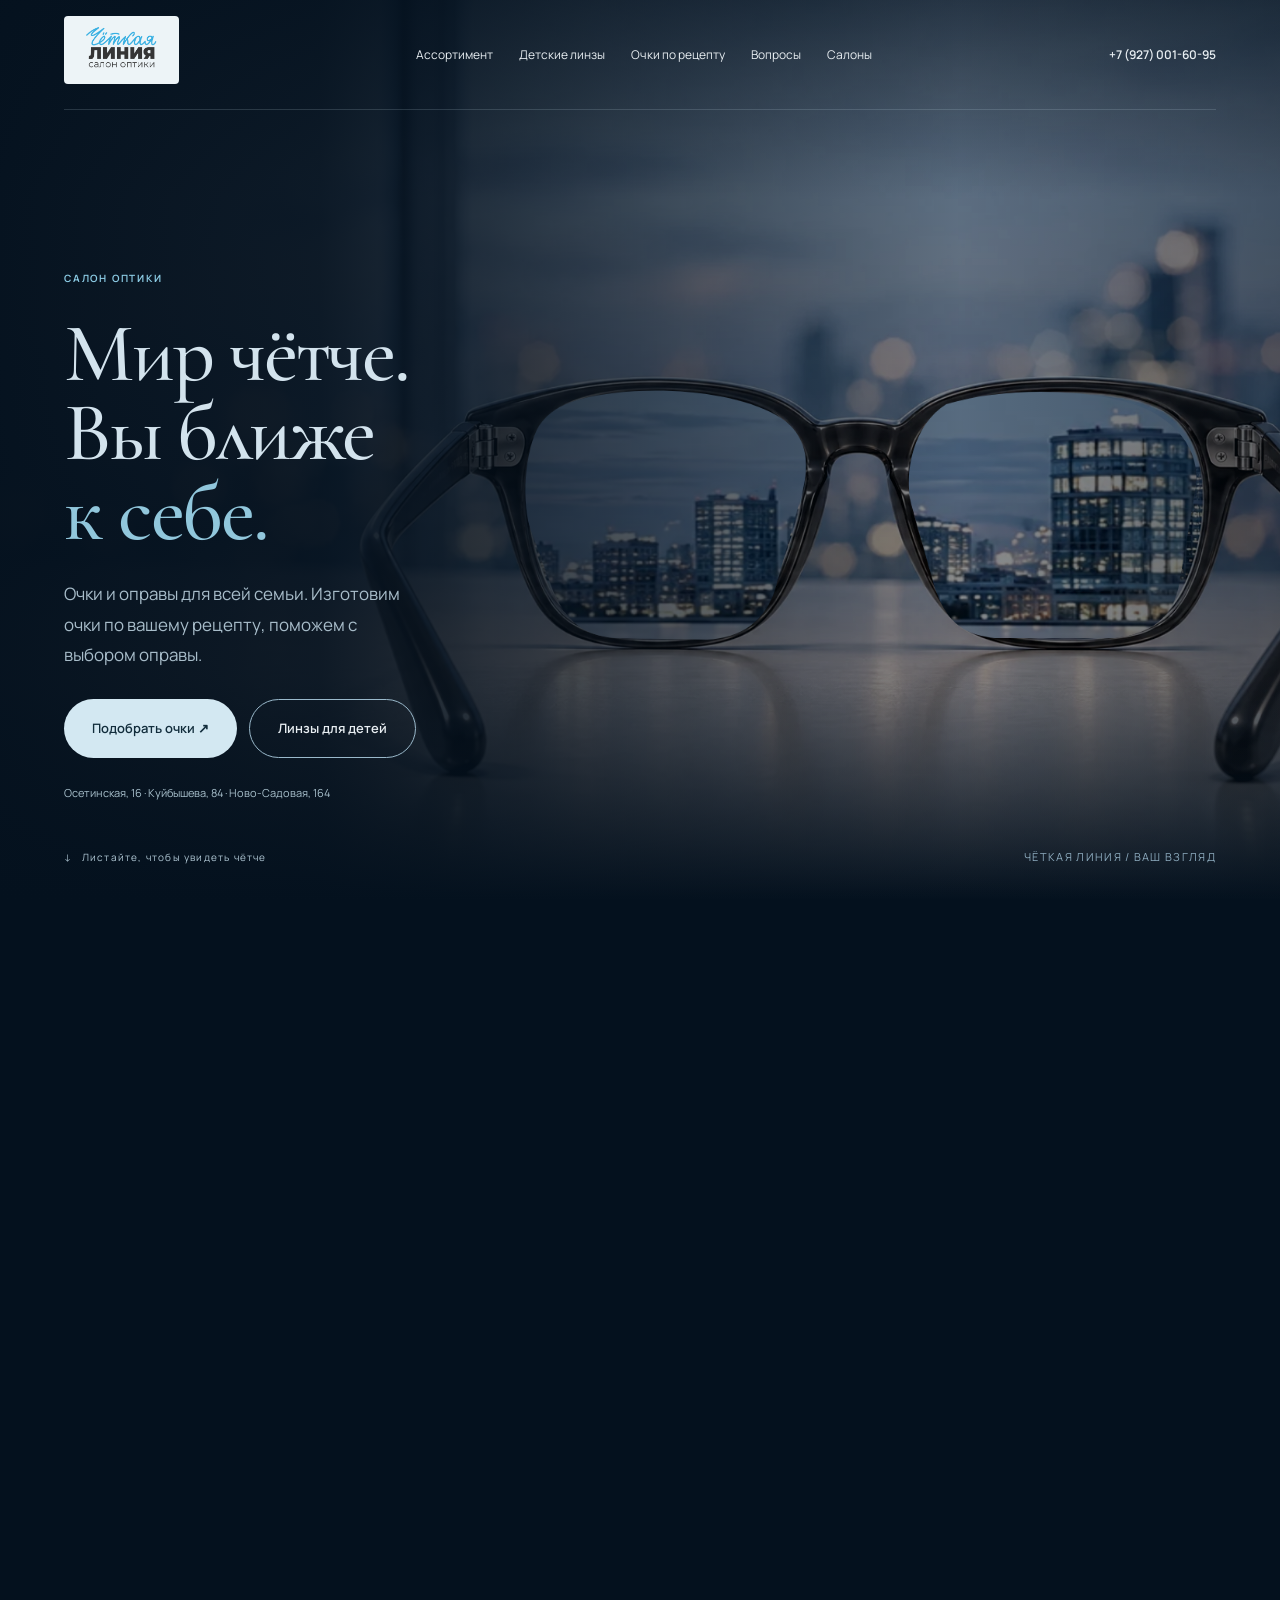
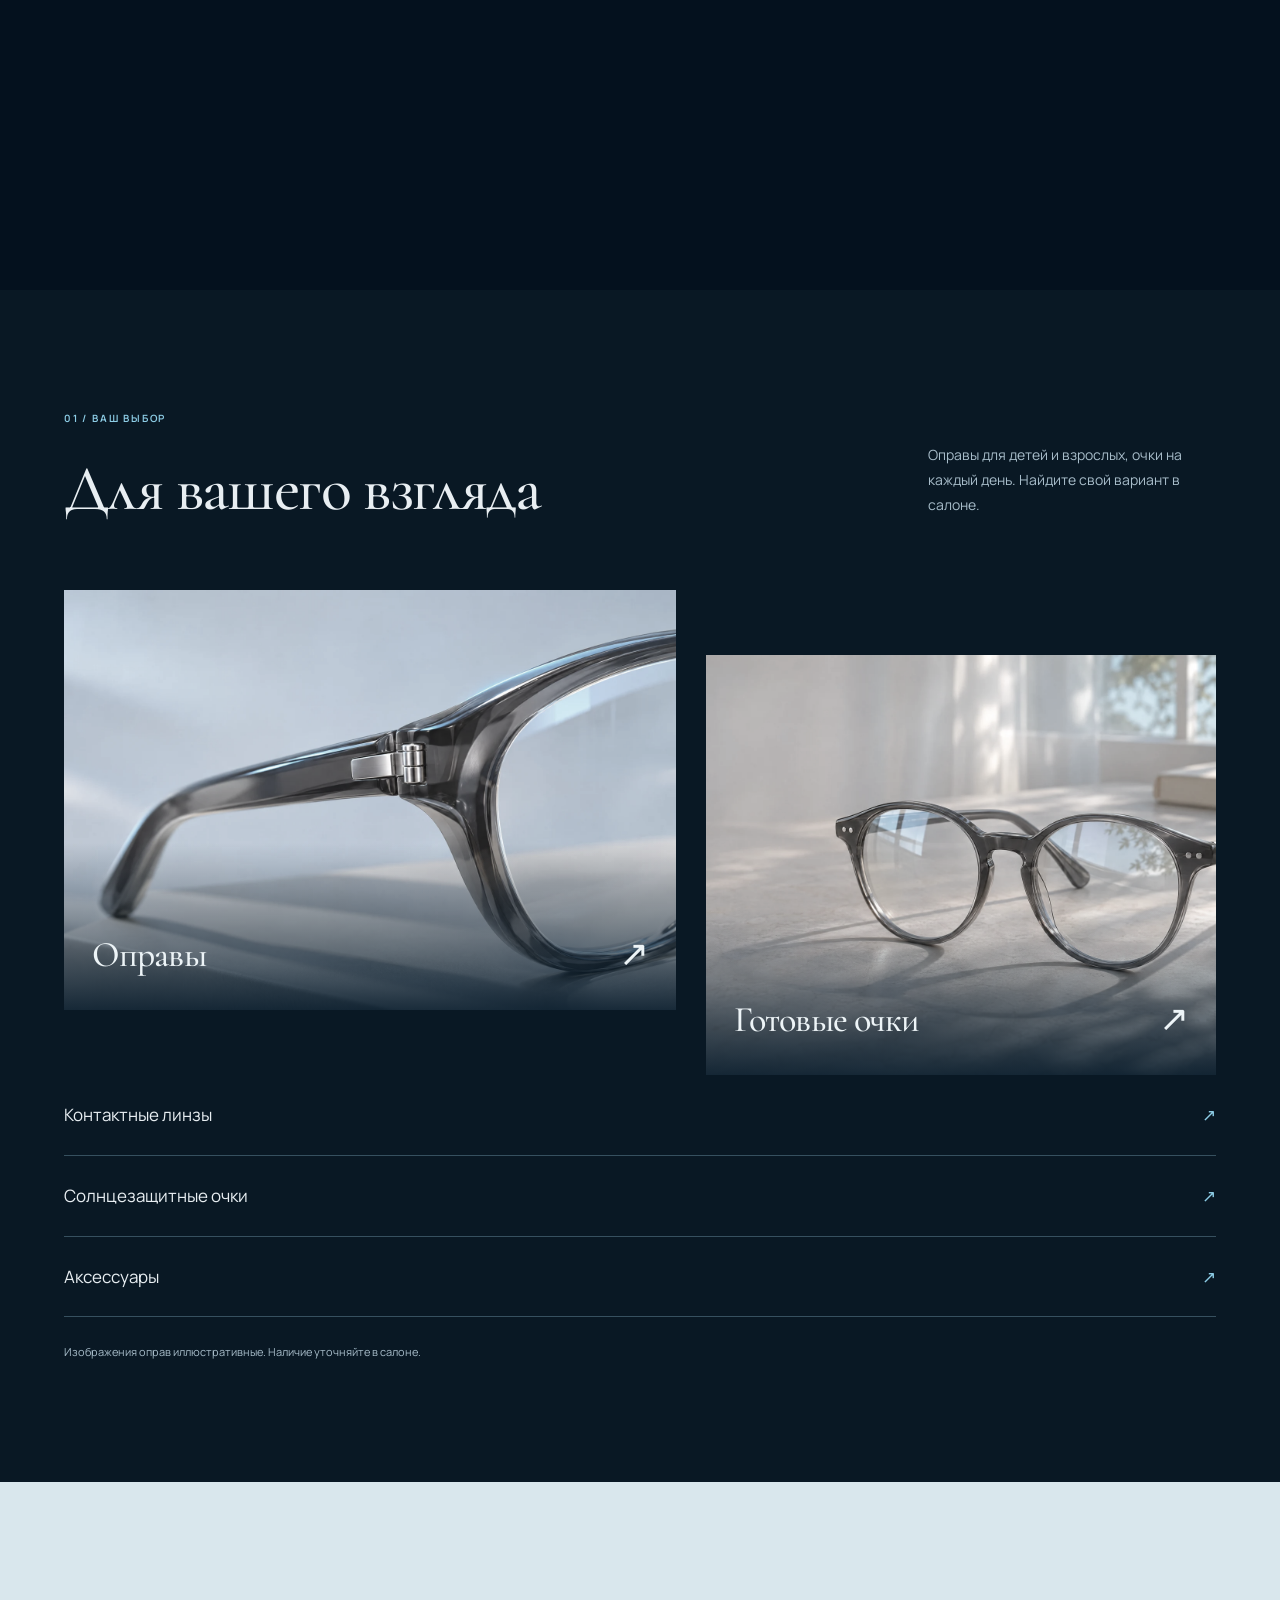
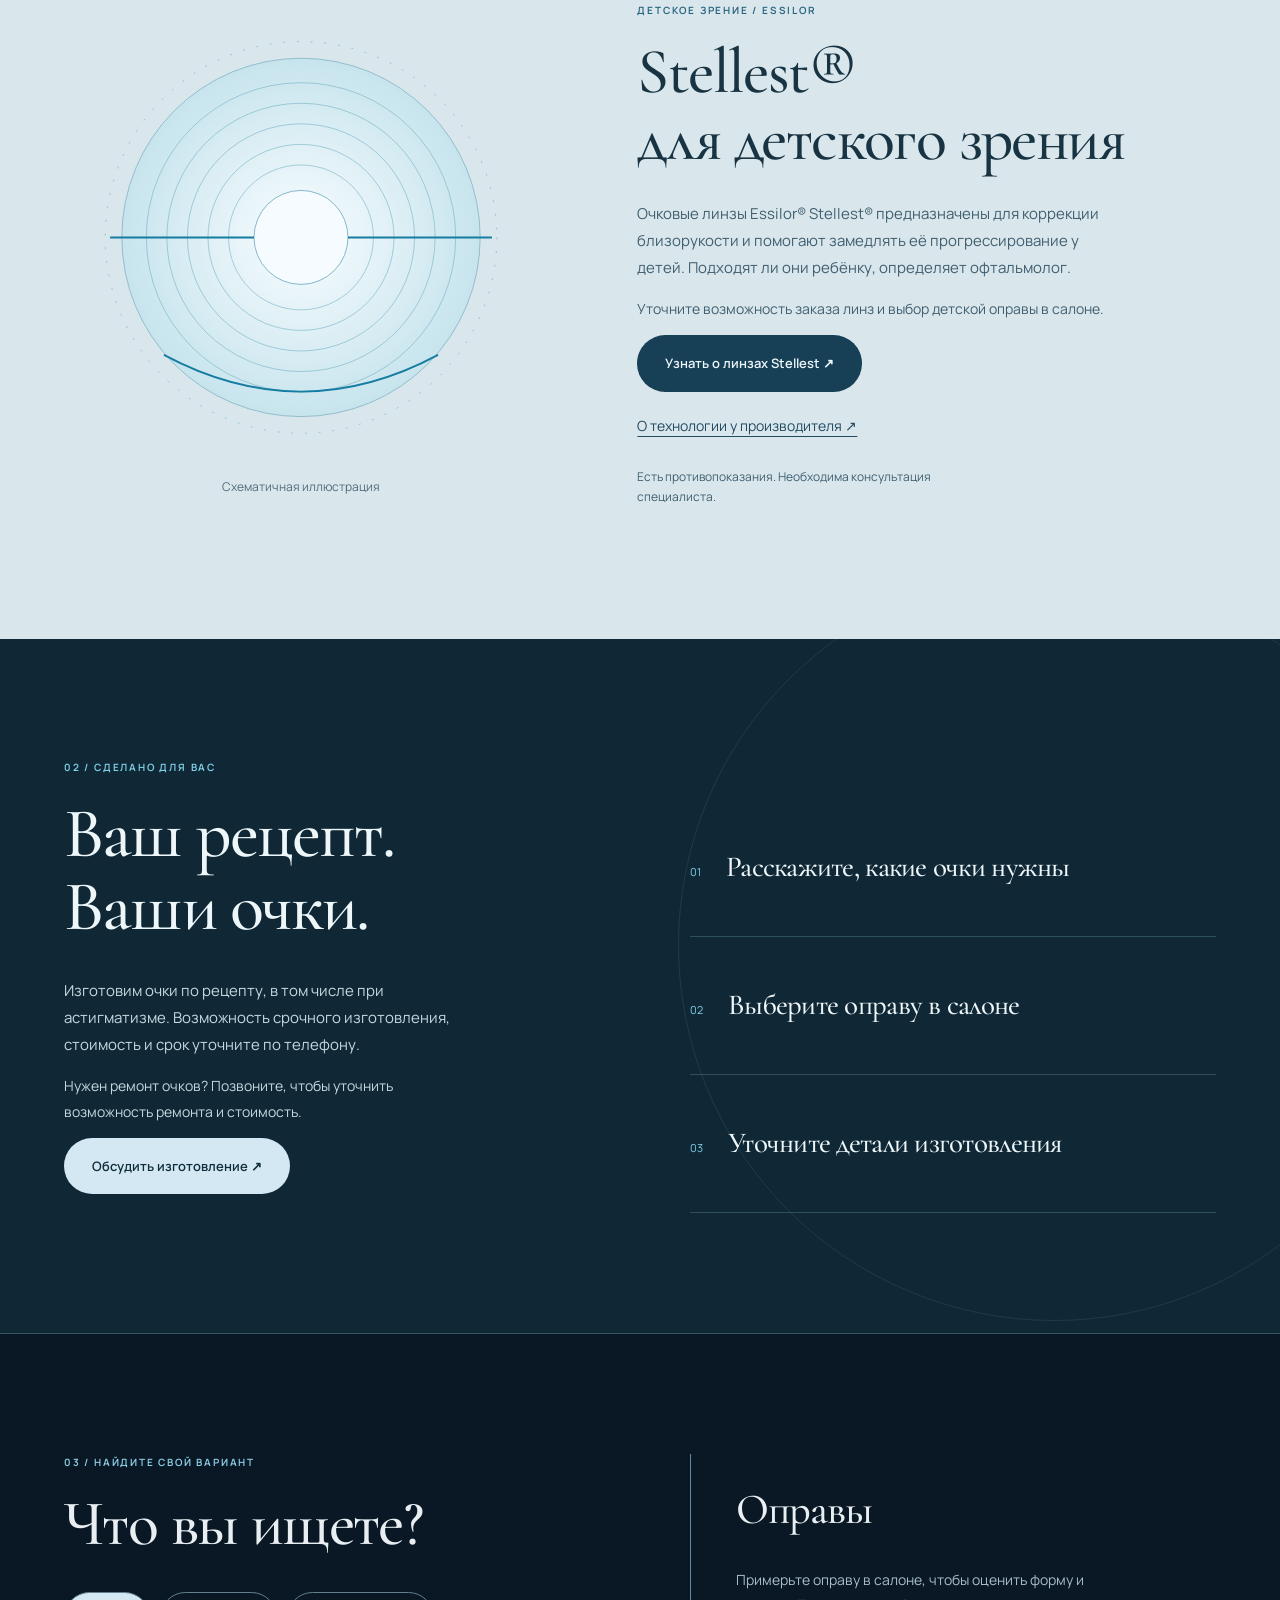
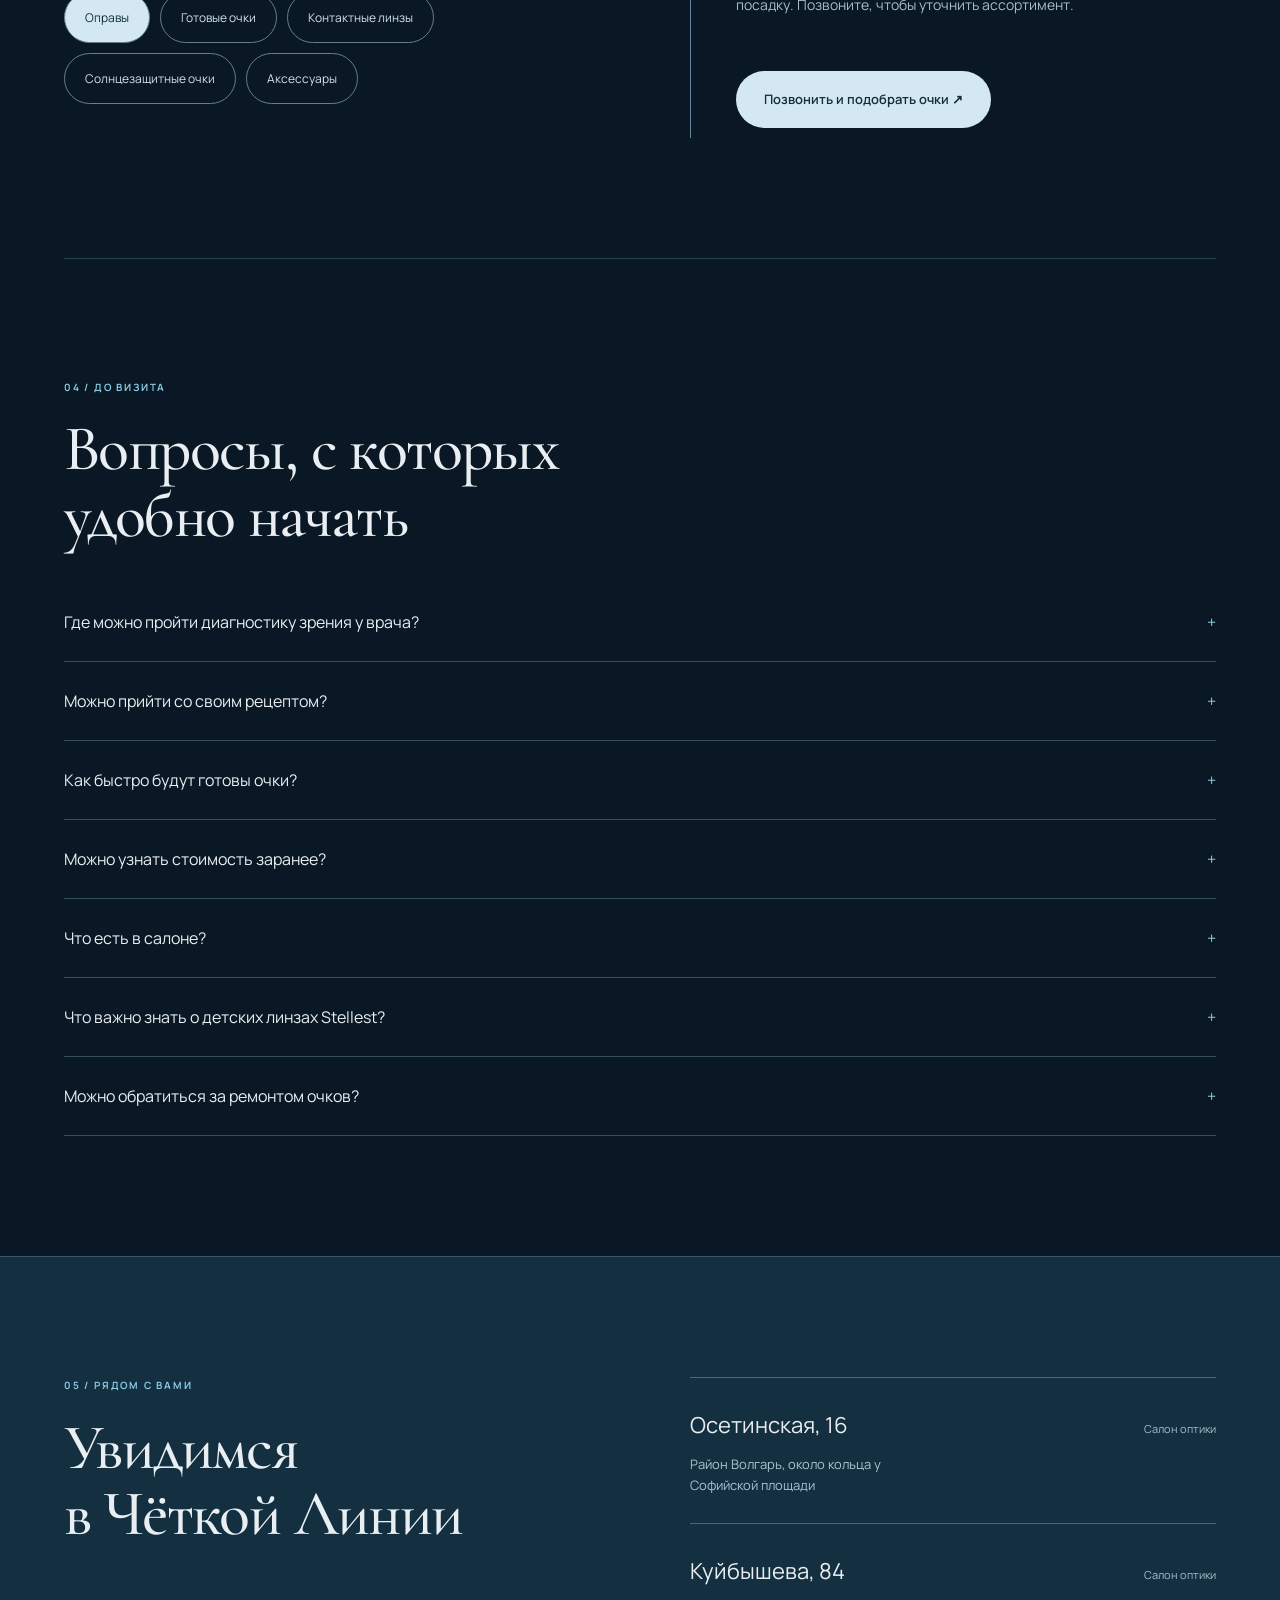
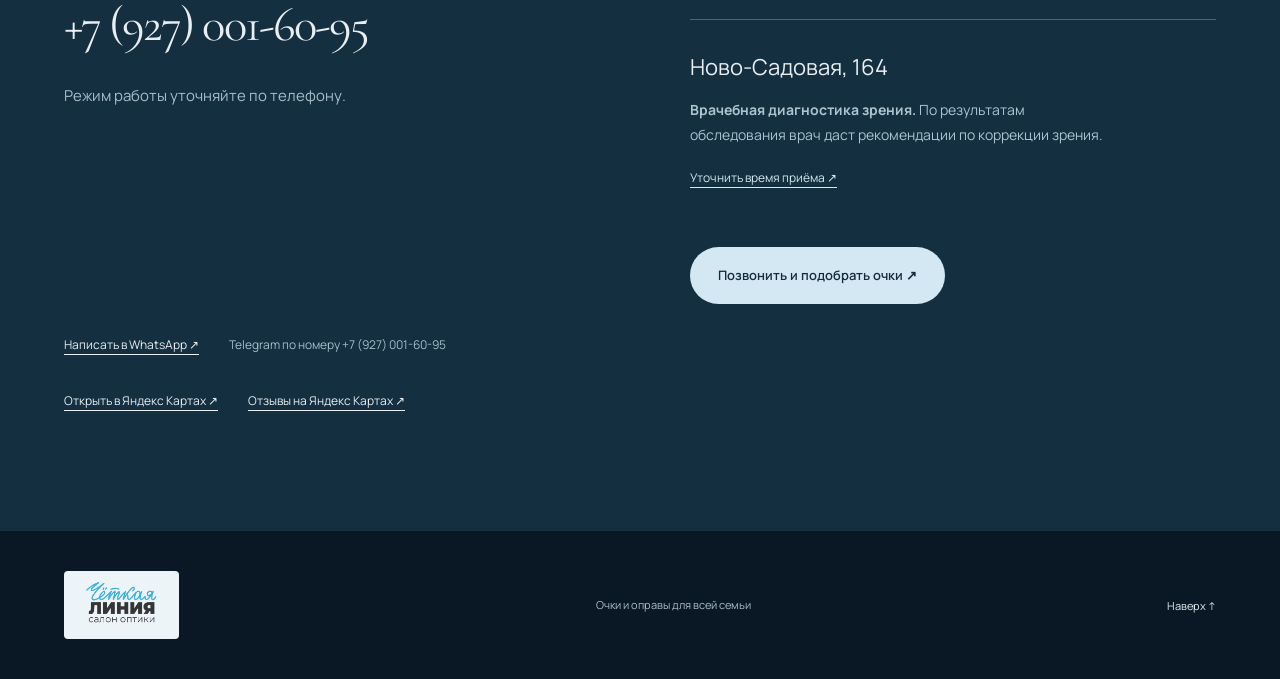
==== index.html @ 45da7f92 "Add Novo-Sadovaya address and doctor vision diagnostics" ====
<!doctype html>
<html lang="ru">
<head>
<meta charset="utf-8">
<meta name="viewport" content="width=device-width,initial-scale=1">
<title>Чёткая Линия, очки и оправы для всей семьи</title>
<meta name="description" content="Очки по рецепту, оправы и линзы. Осетинская, 16 · Куйбышева, 84. Врачебная диагностика зрения: Ново-Садовая, 164. +7 (927) 001-60-95.">
<meta name="theme-color" content="#091824">
<link rel="canonical" href="https://hook-atelier.github.io/chetkaya-liniya/">
<meta property="og:type" content="website">
<meta property="og:locale" content="ru_RU">
<meta property="og:site_name" content="Чёткая Линия">
<meta property="og:title" content="Чёткая Линия, очки и оправы для всей семьи">
<meta property="og:description" content="Очки по рецепту, оправы и линзы. Осетинская, 16 · Куйбышева, 84. Врачебная диагностика зрения: Ново-Садовая, 164. +7 (927) 001-60-95.">
<meta property="og:url" content="https://hook-atelier.github.io/chetkaya-liniya/">
<meta property="og:image" content="https://hook-atelier.github.io/chetkaya-liniya/assets/hero.webp">
<meta property="og:image:alt" content="Очки дужками к зрителю, чёткий город внутри линз">
<meta name="twitter:card" content="summary_large_image">
<meta name="twitter:title" content="Чёткая Линия, очки и оправы для всей семьи">
<meta name="twitter:description" content="Очки по рецепту, оправы и линзы. Осетинская, 16 · Куйбышева, 84. Врачебная диагностика зрения: Ново-Садовая, 164. +7 (927) 001-60-95.">
<meta name="twitter:url" content="https://hook-atelier.github.io/chetkaya-liniya/">
<meta name="twitter:image" content="https://hook-atelier.github.io/chetkaya-liniya/assets/hero.webp">
<meta name="twitter:image:alt" content="Очки дужками к зрителю, чёткий город внутри линз">
<link rel="stylesheet" href="assets/style.css">
<link rel="stylesheet" href="assets/perspektiva.css?v=20261109-address">
<link rel="icon" type="image/svg+xml" href="data:image/svg+xml,%3Csvg%20xmlns%3D%22http%3A%2F%2Fwww.w3.org%2F2000%2Fsvg%22%20viewBox%3D%220%200%2064%2064%22%3E%3Crect%20width%3D%2264%22%20height%3D%2264%22%20rx%3D%2214%22%20fill%3D%22%23eef4f6%22%2F%3E%3Cg%20fill%3D%22none%22%20stroke%3D%22%23167da2%22%20stroke-width%3D%224%22%3E%3Crect%20x%3D%227%22%20y%3D%2224%22%20width%3D%2221%22%20height%3D%2217%22%20rx%3D%227%22%2F%3E%3Crect%20x%3D%2236%22%20y%3D%2224%22%20width%3D%2221%22%20height%3D%2217%22%20rx%3D%227%22%2F%3E%3Cpath%20d%3D%22M28%2030h8M3%2025l5%203m48%200%205-3%22%2F%3E%3C%2Fg%3E%3C%2Fsvg%3E">
</head>
<body>
<a class="skip" href="#main">Перейти к содержимому</a>
<header class="wrap">
<a href="#main">
<img class="logo" src="assets/logo.png" alt="Чёткая Линия, салон оптики">
</a>
<nav id="nav" aria-label="Основная навигация">
<a href="#assortment">Ассортимент</a>
<a href="#stellest">Детские линзы</a>
<a href="#recipe">Очки по рецепту</a>
<a href="#questions">Вопросы</a>
<a href="#contacts">Салоны</a>
</nav>
<a class="phone" href="tel:+79270016095">+7 (927) 001-60-95</a>
<button class="menu" aria-expanded="false" aria-controls="nav">Меню</button>
</header>
<main id="main" tabindex="-1">
<section class="hero">
<div class="stage">
<div class="art">
<img src="assets/hero.webp" alt="Очки дужками к зрителю, чёткий город внутри линз">
<canvas width="2048" height="1158" aria-hidden="true">
</canvas>
</div>
<div class="shade">
</div>
<div class="wrap">
<div class="hero-copy">
<div class="eyebrow">САЛОН ОПТИКИ</div>
<h1>Мир чётче.<br>Вы ближе<br>
<em>к себе.</em>
</h1>
<p>Очки и оправы для всей семьи. Изготовим очки по вашему рецепту, поможем с выбором оправы.</p>
<div class="hero-actions">
<a class="btn" href="tel:+79270016095">Подобрать очки ↗</a>
<a class="btn btn-ghost" href="#stellest">Линзы для детей</a>
</div>
<small>Осетинская, 16 · Куйбышева, 84 · Ново-Садовая, 164</small>
</div>
</div>
<div class="cue">↓ &nbsp; Листайте, чтобы увидеть чётче</div>
<div class="hero-index" aria-hidden="true">ЧЁТКАЯ ЛИНИЯ / ВАШ ВЗГЛЯД</div>
</div>
</section>
<section class="section wrap" id="assortment">
<div class="eyebrow">01 / ВАШ ВЫБОР</div>
<div class="heading">
<h2>Для вашего взгляда</h2>
<p>Оправы для детей и взрослых, очки на каждый день. Найдите свой вариант в салоне.</p>
</div>
<div class="catalog">
<a href="#choose" class="product">
<img src="assets/detail.webp" alt="Деталь графитовой оправы">
<h3>Оправы <span>↗</span>
</h3>
</a>
<a href="#choose" class="product">
<img src="assets/morning.webp" alt="Очки в утреннем свете">
<h3>Готовые очки <span>↗</span>
</h3>
</a>
</div>
<a class="row" href="#choose">Контактные линзы <span>↗</span>
</a>
<a class="row" href="#choose">Солнцезащитные очки <span>↗</span>
</a>
<a class="row" href="#choose">Аксессуары <span>↗</span>
</a>
<small>Изображения оправ иллюстративные. Наличие уточняйте в салоне.</small>
</section>
<section class="section stellest" id="stellest">
<div class="wrap stellest-grid">
<div class="lens-illustration" aria-hidden="true">
<svg viewBox="0 0 480 460" fill="none">
<defs>
<radialGradient id="lensLight">
<stop stop-color="#f9fdff"/>
<stop offset="1" stop-color="#c7e4ed"/>
</radialGradient>
</defs>
<circle cx="240" cy="220" r="183" fill="url(#lensLight)" stroke="#91bdcc"/>
<g stroke="#69abc0" stroke-opacity=".55">
<circle cx="240" cy="220" r="158"/>
<circle cx="240" cy="220" r="137"/>
<circle cx="240" cy="220" r="116"/>
<circle cx="240" cy="220" r="95"/>
<circle cx="240" cy="220" r="74"/>
</g>
<circle cx="240" cy="220" r="48" fill="#f5fbfe" stroke="#83b7c8"/>
<path d="M45 220H192M288 220H435" stroke="#167da2" stroke-width="2"/>
<path d="M100 340Q240 415 380 340" stroke="#167da2" stroke-width="2"/>
<circle cx="240" cy="220" r="200" stroke="#167da2" stroke-dasharray="2 12" opacity=".35"/>
</svg>
<span>Схематичная иллюстрация</span>
</div>
<div class="stellest-copy">
<div class="eyebrow">ДЕТСКОЕ ЗРЕНИЕ / ESSILOR</div>
<h2>Stellest®<br>для детского зрения</h2>
<p>Очковые линзы Essilor® Stellest® предназначены для коррекции близорукости и помогают замедлять её прогрессирование у детей. Подходят ли они ребёнку, определяет офтальмолог.</p>
<p class="stellest-note">Уточните возможность заказа линз и выбор детской оправы в салоне.</p>
<a class="btn" href="tel:+79270016095">Узнать о линзах Stellest ↗</a>
<a class="source-link" href="https://ecp.essilor-pro.com/gb/essilor-lenses/myopia-management" target="_blank" rel="noopener">О технологии у производителя ↗</a>
<p class="medical-note">Есть противопоказания. Необходима консультация специалиста.</p>
</div>
</div>
</section>
<section class="section recipe" id="recipe">
<div class="wrap split">
<div>
<div class="eyebrow">02 / СДЕЛАНО ДЛЯ ВАС</div>
<h2>Ваш рецепт.<br>Ваши очки.</h2>
<p>Изготовим очки по рецепту, в том числе при астигматизме. Возможность срочного изготовления, стоимость и срок уточните по телефону.</p>
<p class="repair-note">Нужен ремонт очков? Позвоните, чтобы уточнить возможность ремонта и стоимость.</p>
<a class="btn" href="tel:+79270016095">Обсудить изготовление ↗</a>
</div>
<div class="steps">
<div>
<small>01</small>
<h3>Расскажите, какие очки нужны</h3>
</div>
<div>
<small>02</small>
<h3>Выберите оправу в салоне</h3>
</div>
<div>
<small>03</small>
<h3>Уточните детали изготовления</h3>
</div>
</div>
</div>
</section>
<section class="section wrap split" id="choose">
<div>
<div class="eyebrow">03 / НАЙДИТЕ СВОЙ ВАРИАНТ</div>
<h2>Что вы ищете?</h2>
<div class="choices">
<button aria-pressed="true">Оправы</button>
<button aria-pressed="false">Готовые очки</button>
<button aria-pressed="false">Контактные линзы</button>
<button aria-pressed="false">Солнцезащитные очки</button>
<button aria-pressed="false">Аксессуары</button>
</div>
</div>
<div class="answer" aria-live="polite">
<h3 id="choice-title">Оправы</h3>
<p id="choice-description">Примерьте оправу в салоне, чтобы оценить форму и посадку. Позвоните, чтобы уточнить ассортимент.</p>
<a class="btn" href="tel:+79270016095">Позвонить и подобрать очки ↗</a>
</div>
</section>
<section class="section wrap" id="questions">
<div class="eyebrow">04 / ДО ВИЗИТА</div>
<h2>Вопросы, с которых<br>удобно начать</h2>
<details>
<summary>Где можно пройти диагностику зрения у врача?</summary>
<p>Врачебная диагностика зрения проводится по адресу: Ново-Садовая, 164. По результатам обследования врач даст рекомендации по коррекции зрения. Время приёма уточните по телефону <a href="tel:+79270016095">+7 (927) 001-60-95</a>.</p>
</details>
<details>
<summary>Можно прийти со своим рецептом?</summary>
<p>Да, в салоне изготавливают очки по рецепту. Позвоните, чтобы уточнить детали заказа.</p>
</details>
<details>
<summary>Как быстро будут готовы очки?</summary>
<p>Есть возможность срочного изготовления. Точный срок зависит от заказа, уточните его по телефону.</p>
</details>
<details>
<summary>Можно узнать стоимость заранее?</summary>
<p>Позвоните и расскажите о рецепте и пожеланиях. Стоимость зависит от выбранной оправы и линз.</p>
</details>
<details>
<summary>Что есть в салоне?</summary>
<p>Оправы, готовые очки, контактные линзы, солнцезащитные очки и аксессуары.</p>
</details>
<details>
<summary>Что важно знать о детских линзах Stellest?</summary>
<p>Линзы Stellest® помогают корректировать близорукость и замедлять её прогрессирование у детей. Решение о назначении принимает офтальмолог. Позвоните, чтобы уточнить возможность заказа по рецепту.</p>
</details>
<details>
<summary>Можно обратиться за ремонтом очков?</summary>
<p>Да, в салоне есть ремонт очков. Возможность ремонта конкретной оправы, стоимость и срок уточните по телефону.</p>
</details>
</section>
<section class="section contacts" id="contacts">
<div class="wrap split">
<div>
<div class="eyebrow">05 / РЯДОМ С ВАМИ</div>
<h2>Увидимся<br>в Чёткой Линии</h2>
<a class="big-phone" href="tel:+79270016095">+7 (927) 001-60-95</a>
<p>Режим работы уточняйте по телефону.</p>
</div>
<div>
<div class="address">
<div>Осетинская, 16<span class="address-note">Район Волгарь, около кольца у Софийской площади</span>
</div>
<small>Салон оптики</small>
</div>
<div class="address">Куйбышева, 84 <small>Салон оптики</small>
</div>
<div class="address address-clinic">
<div>Ново-Садовая, 164
<span class="address-note"><strong>Врачебная диагностика зрения.</strong> По результатам обследования врач даст рекомендации по коррекции зрения.</span>
</div>
<a class="clinic-call" href="tel:+79270016095">Уточнить время приёма ↗</a>
</div>
<a class="btn" href="tel:+79270016095">Позвонить и подобрать очки ↗</a>
</div>
</div>
<div class="wrap messenger-links">
<a href="https://wa.me/79270016095" target="_blank" rel="noopener">Написать в WhatsApp ↗</a>
<span>Telegram по номеру +7 (927) 001-60-95</span>
</div>
<div class="wrap map-links">
<a href="https://yandex.ru/maps/org/chyotkaya_liniya/57505321973/" target="_blank" rel="noopener">Открыть в Яндекс Картах ↗</a>
<a href="https://yandex.ru/maps/org/chyotkaya_liniya/57505321973/reviews/" target="_blank" rel="noopener">Отзывы на Яндекс Картах ↗</a>
</div>
</section>
</main>
<footer class="wrap">
<img class="logo" src="assets/logo.png" alt="Чёткая Линия">
<p>Очки и оправы для всей семьи</p>
<a href="#main">Наверх ↑</a>
</footer>
<a class="mobile-call btn" href="tel:+79270016095">Позвонить в салон ↗</a>
<script src="assets/app.js">
</script>
<script src="assets/motion.js">
</script>
</body>
</html>
---- assets/style.css ----
:root{--ink:#24333b;--muted:#52646e;--blue:#167da2;--paper:#eef4f6;--line:#bbced8}*{box-sizing:border-box}html{scroll-behavior:smooth;scroll-padding-top:30px;overflow-x:hidden;overflow-x:clip}body{margin:0;background:var(--paper);color:var(--ink);font:16px 'Segoe UI',Arial,sans-serif;overflow-x:hidden;overflow-x:clip}a{color:inherit;text-decoration:none}button{font:inherit}a:focus-visible,button:focus-visible,summary:focus-visible{outline:3px solid var(--blue);outline-offset:5px}.skip{position:fixed;top:-100px;padding:20px;background:white;z-index:99}.skip:focus{top:0}.wrap{width:min(1320px,90%);margin:auto}header{height:100px;display:flex;align-items:center;justify-content:space-between;gap:25px}.logo{width:150px;height:85px;object-fit:contain}nav{display:flex;gap:30px;font-size:14px}.phone{font-size:15px;font-weight:600}.menu{display:none}.btn{display:inline-flex;align-items:center;justify-content:center;padding:20px 25px;min-height:54px;background:var(--blue);color:white;border-radius:4px;font-size:14px;font-weight:600;transition:background .3s,transform .3s}.btn:hover{background:#116485;transform:translateY(-2px)}.hero{height:250vh}.stage{position:sticky;top:0;height:100vh;min-height:660px;overflow:hidden}.art{position:absolute;inset:0}.art img,.art canvas{width:100%;height:100%;object-fit:cover}.art canvas{position:absolute;inset:0;opacity:0}.art canvas.ready{opacity:1}.shade{position:absolute;inset:0;background:linear-gradient(90deg,#eef4f6 0%,#eef4f6f2 27%,#eef4f638 60%,transparent 78%)}.hero-copy{position:relative;padding-top:clamp(70px,12vh,150px);max-width:520px}.eyebrow{font-size:11px;font-weight:650;letter-spacing:.16em;color:var(--blue)}h1{font-size:clamp(54px,5.3vw,80px);font-weight:500;line-height:1.04;letter-spacing:-.055em;margin:25px 0}h1 em{font-style:normal;color:var(--blue)}p{line-height:1.8;color:var(--muted);max-width:45ch}.hero-copy p{font-size:17px;margin:25px 0 30px}.hero-copy small{display:block;margin-top:25px}.cue{position:absolute;bottom:30px;left:5%;font-size:10px;letter-spacing:.12em}.section{padding:110px 0}h2{font-size:clamp(36px,4vw,58px);font-weight:450;line-height:1.12;letter-spacing:-.045em;margin:22px 0 40px}.heading{display:flex;align-items:end;justify-content:space-between;gap:40px}.heading p{max-width:32ch;padding-bottom:25px}.catalog{display:grid;grid-template-columns:1.25fr 1fr;gap:24px}.product{position:relative;height:350px;overflow:hidden;border-radius:5px;background:#dce7ed}.product img{width:100%;height:100%;object-fit:cover;transition:transform 1s}.product:hover img{transform:scale(1.05)}.product h3{position:absolute;bottom:0;margin:0;left:0;right:0;padding:65px 28px 25px;background:linear-gradient(transparent,#eef4f6f5);display:flex;justify-content:space-between}h3{font-size:24px;font-weight:500}.row{display:flex;justify-content:space-between;border-bottom:1px solid var(--line);padding:25px 0;font-size:19px}.row span{color:var(--blue)}small{font-size:11px;color:var(--muted)}.section>small{display:block;margin-top:20px}.recipe{background:#253a44;color:#edf6f8;position:relative;overflow:hidden}.recipe:after{content:'';position:absolute;pointer-events:none;border:1px solid #6ca3b650;border-radius:50%;width:650px;height:650px;right:-150px;top:20px}.split{display:grid;grid-template-columns:1fr 1fr;gap:90px}.recipe p{color:#c5d8df}.recipe .eyebrow,.recipe small{color:#80d0e8}.steps{padding-top:40px;position:relative;z-index:1}.steps>div{display:flex;align-items:baseline;gap:25px;padding:20px 0;border-bottom:1px solid #6ca3b650}.steps h3{font-size:21px}.choices{display:flex;gap:10px;flex-wrap:wrap}.choices button{padding:14px 20px;border:1px solid #78919e;border-radius:30px;background:transparent;cursor:pointer;color:var(--ink);min-height:46px}.choices button[aria-pressed=true]{background:var(--ink);color:white}.answer{border-left:2px solid var(--blue);padding:20px 35px}.answer p{min-height:90px}details{border-bottom:1px solid var(--line);padding:25px 0}summary{font-size:20px;list-style:none;display:flex;justify-content:space-between;gap:20px;cursor:pointer}summary:after{content:'+';color:var(--blue)}details[open] summary:after{content:'−'}details p{max-width:75ch}.contacts{background:#deedf3}.big-phone{font-size:clamp(26px,3vw,43px);letter-spacing:-.04em}.address{padding:28px 0;border-top:1px solid #a9c6d3;font-size:24px;display:flex;justify-content:space-between;align-items:baseline;gap:15px}.contacts .btn{margin-top:20px}footer{padding:40px 0;display:flex;justify-content:space-between;align-items:center;gap:30px}footer p{font-size:12px}.mobile-call{display:none}@media(max-width:1000px){nav{gap:14px}.split{gap:40px}.hero-copy{max-width:450px}}@media(max-width:720px){header{height:85px}.logo{width:120px;height:70px}.phone{display:none}.menu{display:block;padding:12px 16px;background:transparent;border:1px solid #78919e;border-radius:3px}nav{display:none;position:absolute;z-index:40;top:80px;left:5%;right:5%;padding:25px;background:var(--paper);box-shadow:0 15px 30px #24333b20;flex-direction:column}nav.open{display:flex}.hero{height:auto}.stage{height:auto;min-height:0;position:relative;display:flex;flex-direction:column}.art{position:relative;order:2;aspect-ratio:1.768}.art img{height:auto;object-fit:contain}.art canvas{display:none}.shade,.cue{display:none}.hero-copy{padding:35px 0;max-width:100%}h1{font-size:52px}.hero-copy p{font-size:15px}.section{padding:70px 0}.heading{display:block}.heading p{padding-bottom:20px}.catalog,.split{grid-template-columns:1fr;gap:24px}.product{height:270px}.answer{padding:10px 22px}.answer p{min-height:0}.steps{padding-top:0}summary{font-size:17px}.address{font-size:21px}footer{flex-direction:column;align-items:flex-start;gap:8px;padding-bottom:100px}.mobile-call{display:flex;position:fixed;z-index:50;bottom:12px;left:5%;right:5%;box-shadow:0 5px 25px #24333b25}}@media(prefers-reduced-motion:reduce){html{scroll-behavior:auto}*,*:before,*:after{transition:none!important;animation:none!important}.hero{height:auto}.stage{position:relative;height:740px}.art canvas{display:none}}@media(max-width:720px) and (prefers-reduced-motion:reduce){.stage{height:auto}}
.map-links{display:flex;gap:25px;flex-wrap:wrap;margin-top:35px;font-size:14px;text-decoration:underline;text-underline-offset:5px}
.stellest{background:#e2eef3}.stellest-grid{display:grid;grid-template-columns:1fr 1.15fr;gap:80px;align-items:center}.lens-illustration{position:relative;text-align:center}.lens-illustration svg{display:block;width:100%;max-width:470px;margin:auto}.lens-illustration span{font-size:12px;color:var(--muted)}.stellest-copy h2{margin-bottom:28px}.stellest-copy p{max-width:52ch}.stellest-note{font-size:14px}.source-link{display:block;margin-top:22px;font-size:14px;text-decoration:underline;text-underline-offset:5px}.medical-note{font-size:14px!important;line-height:1.6!important;margin-top:28px;color:#354e5a}.repair-note{font-size:14px}.address-note{display:block;font-size:13px;line-height:1.6;max-width:28ch;margin-top:9px;color:var(--muted)}.messenger-links{display:flex;align-items:center;gap:25px;flex-wrap:wrap;margin-top:30px;font-size:14px}.messenger-links a{text-decoration:underline;text-underline-offset:5px}.messenger-links span{color:var(--muted)}@media(max-width:1050px){nav{gap:14px;font-size:12px}.stellest-grid{gap:35px}.stellest-copy h2{font-size:42px}}@media(max-width:720px){.stellest-grid{grid-template-columns:1fr;gap:30px}.lens-illustration{order:2}.lens-illustration svg{max-width:310px}.stellest-copy h2{font-size:38px}.messenger-links{gap:17px}.address small{white-space:nowrap}}
@media(min-width:721px) and (prefers-reduced-motion:no-preference){.hero{height:220vh}}

@media (max-width: 720px), (orientation: portrait) and (max-width: 1024px), (orientation: portrait) and (pointer: coarse), (orientation: landscape) and (pointer: coarse) and (max-height: 560px), (prefers-reduced-motion: reduce){.hero{height:auto}.stage{height:auto;min-height:0;position:relative;display:flex;flex-direction:column}.art{position:relative;order:2;aspect-ratio:1.768}.art img{height:auto;object-fit:contain}.art canvas{display:none}.shade,.cue{display:none}.hero-copy{padding:35px 0;max-width:100%}}
---- assets/perspektiva.css ----
@font-face{font-family:Cormorant;src:url('fonts/cormorant-garamond-normal-cyrillic.woff2');font-display:swap;unicode-range:U+0400-052F,U+2116;font-weight:400 700}@font-face{font-family:Cormorant;src:url('fonts/cormorant-garamond-normal-latin.woff2');font-display:swap;font-weight:400 700}@font-face{font-family:Manrope;src:url('fonts/manrope-normal-cyrillic.woff2');font-display:swap;unicode-range:U+0400-052F,U+2116;font-weight:400 800}@font-face{font-family:Manrope;src:url('fonts/manrope-normal-latin.woff2');font-display:swap;font-weight:400 800}
:root{--ink:#e8eef2;--muted:#a8bdca;--blue:#8dcde6;--paper:#091824;--line:#36505f}body{font-family:Manrope,'Segoe UI',sans-serif;font-size:15px;line-height:1.75;background:#091824}.wrap{width:min(1296px,90%)}header.wrap{position:absolute;z-index:20;left:5%;right:5%;width:auto;height:110px;border-bottom:1px solid #c6e0ee2b}.logo{width:115px;height:68px;padding:5px 8px;background:#edf4f7;border-radius:4px}nav{gap:26px;font-size:12px}.phone{font-size:12px}.btn{border-radius:40px;background:#d3e8f2;color:#122d3c;min-height:54px;padding:17px 28px;font-size:13px;transition:background .35s,transform .35s}.btn:hover{background:#f1f8fb}.hero-actions{display:flex;gap:12px;flex-wrap:wrap}.btn-ghost{background:transparent;border:1px solid #9ab9cb;color:#e8eef2}.btn-ghost:hover{background:#d3e8f21a}
.hero{height:210vh;background:#04111e}.stage{min-height:700px}.art{filter:brightness(.58) saturate(.7) contrast(1.2)}.shade{background:linear-gradient(90deg,#04111efa,#04111ee8 25%,#04111e6b 54%,#04111e10 75%,#04111e55),linear-gradient(0deg,#04111e,transparent 25%,transparent 78%,#04111e99)}.hero-copy{padding-top:clamp(220px,30vh,350px);max-width:540px}h1,h2,h3{font-family:Cormorant,Georgia,serif;font-weight:500;letter-spacing:-.025em}h1{font-size:clamp(68px,6.5vw,96px);line-height:.96;color:#d3e3ed;margin:26px 0}h1 em{color:#91c7dc}.hero-copy p{font-size:17px;max-width:35ch;margin-bottom:28px}.hero-copy small{color:#a8c0cc}.eyebrow{font-size:10px;letter-spacing:.18em}.cue{bottom:34px;color:#b1c8d5}.hero-index{position:absolute;right:5%;bottom:34px;color:#8caabd;font-size:11px;letter-spacing:.12em}.section{padding:120px 0}h2{font-size:clamp(48px,5vw,74px);line-height:1.04;margin:20px 0 34px}.heading{gap:50px}.heading p{font-size:14px}.catalog{grid-template-columns:1.2fr 1fr;gap:30px;margin-top:34px}.product{height:420px;border-radius:0}.product:nth-child(2){margin-top:65px}.product img{filter:saturate(.55)}.product h3{font-size:36px;color:#edf4f7;background:linear-gradient(transparent,#071b2be8);padding:80px 28px 24px}.row{font-size:17px;transition:padding .3s,color .3s}.row:hover{padding-left:12px;color:var(--blue)}.section>small{margin-top:25px}.split{gap:100px}.stellest{background:#d9e7ed;color:#183342}.stellest-grid{gap:100px;grid-template-columns:.9fr 1.1fr}.stellest .eyebrow{color:#29647f}.stellest p{color:#405f70}.stellest .btn{background:#173f55;color:#edf6fa}.stellest .btn:hover{background:#265b76}.stellest .source-link{color:#224a61}.medical-note{font-size:12px!important;line-height:1.7!important}.lens-illustration span{color:#526c7b}.recipe{background:#102836;border-bottom:1px solid #36515f}.recipe:after{border-color:#6ca3b627;width:750px;height:750px;top:-70px}.recipe h2{font-size:clamp(56px,5.5vw,84px)}.recipe .btn{position:relative;z-index:1}.steps h3{font-size:29px;line-height:1.2}.steps>div{padding:22px 0}.choices button{color:#d2e2eb;border-color:#647f8f;font-size:12px}.choices button[aria-pressed=true]{background:#d3e8f2;color:#122d3c}.answer{padding:18px 0 10px 45px;border-left:1px solid #65899c}.answer h3{font-size:43px;margin:0 0 20px}.answer p{font-size:14px}#questions{border-top:1px solid #234150}summary{font-size:16px}details p{font-size:14px}.contacts{background:#132f40;border-top:1px solid #36586b}.big-phone{font-family:Cormorant,Georgia,serif;font-size:clamp(34px,3.8vw,57px);white-space:nowrap}.address{font-size:22px;border-color:#496777}.address-note{color:#adc3cf}.messenger-links span{color:#a6bdca}.map-links,.messenger-links{font-size:12px;gap:30px}footer p,footer a{font-size:11px}.skip{background:#edf4f7;color:#122d3c}.reveal{transition:opacity .9s,transform .9s}.motion-reveal .reveal{opacity:0;transform:translateY(24px)}.motion-reveal .reveal.in{opacity:1;transform:none}
@media(max-width:1150px){nav{gap:16px;font-size:11px}.hero-copy{max-width:470px}.split{gap:60px}.stellest-grid{gap:55px}}@media(max-width:900px){.phone{display:none}header.wrap{height:96px}.split{gap:38px}.product{height:350px}}
@media(max-width:720px){.wrap{width:88%}header.wrap{left:6%;right:6%;height:88px}.logo{width:105px;height:62px}.menu{padding:10px 17px;min-height:44px;border-radius:30px;background:#102b3b;color:#d6e7f0;border-color:#648496}nav{top:85px;left:0;right:0;background:#102a3b;font-size:14px;box-shadow:0 20px 40px #0005}.hero{height:auto}.stage{padding-top:110px;min-height:850px}.hero-copy{padding:45px 0 15px;max-width:100%}h1{font-size:64px;line-height:.98}.hero-copy p{font-size:14px;max-width:36ch}.hero-copy small{font-size:10px}.hero-actions{gap:10px}.btn{font-size:12px;padding:15px 22px;min-height:50px}.art{margin-top:8px;filter:brightness(.75) saturate(.7);mask-image:linear-gradient(transparent,#000 15%,#000 80%,transparent)}.art img{width:100%;height:auto;object-fit:contain}.hero-index{display:none}.section{padding:76px 0}h2{font-size:49px;margin:18px 0 28px}.catalog,.split{grid-template-columns:1fr;gap:30px}.product{height:300px}.product:nth-child(2){margin-top:0}.product h3{font-size:33px}.row{font-size:15px}.stellest-grid{grid-template-columns:1fr;gap:36px}.stellest-copy h2{font-size:48px}.stellest p{font-size:14px}.recipe h2{font-size:62px}.steps h3{font-size:28px}.steps>div{padding:15px 0}.answer{padding:12px 0 4px 23px}.answer h3{font-size:39px}summary{font-size:14px}.big-phone{font-size:37px}.address{font-size:20px}.address small{font-size:10px}.address-note{font-size:11px}.messenger-links,.map-links{gap:18px}.mobile-call{left:6%;right:6%;bottom:14px;box-shadow:0 6px 30px #020c1580}footer.wrap{flex-direction:column;align-items:flex-start;gap:12px;padding-bottom:110px}}
@media (orientation: portrait) and (max-width: 1024px),(orientation: portrait) and (pointer: coarse),(orientation: landscape) and (pointer: coarse) and (max-height: 560px){.hero{height:auto}.stage{position:relative}.art canvas{display:none}}
@media(min-width:721px) and (orientation:portrait){.stage{height:100vh;min-height:900px}.hero-copy{padding-top:210px;max-width:470px}.shade{background:linear-gradient(90deg,#04111ef5,#04111eaa 45%,#04111e33)}.art img{object-position:60% center}}
@media(max-height:650px) and (min-width:721px){.stage{min-height:600px}.hero-copy{padding-top:150px}h1{font-size:66px}.hero-copy p{font-size:14px}.cue,.hero-index{display:none}}
@media(prefers-reduced-motion:reduce){.hero{height:auto}.motion-reveal .reveal{opacity:1;transform:none}.art canvas{display:none}}
/* Blend the static portrait image into the same dark environment. */
@media (orientation: portrait) and (max-width: 1024px),(orientation: portrait) and (pointer: coarse){.art{-webkit-mask-image:linear-gradient(transparent,#000 17%,#000 80%,transparent);mask-image:linear-gradient(transparent,#000 17%,#000 80%,transparent)}}
@media(max-width:720px){.stage{padding-top:100px;min-height:0}.hero-copy{padding:25px 0 8px}h1{font-size:58px;line-height:.96;margin:18px 0}.hero-copy p{font-size:13px;line-height:1.75;margin:18px 0 20px}.hero-copy small{margin-top:18px}.art{margin-top:0}}

/* One photo-led first screen on phones, with the copy above the image. */
@media (max-width:720px){
  .hero .stage{display:grid;min-height:100vh;min-height:100svh;height:auto;padding:108px 0 94px;isolation:isolate}
  .hero .stage>.wrap{position:relative;z-index:2;display:flex;margin:0 auto}
  .hero .art{position:absolute;inset:0;order:initial;aspect-ratio:auto;margin:0;filter:none;mask-image:none;-webkit-mask-image:none;overflow:hidden}
  .hero .art::before{content:'';position:absolute;inset:-15px;background:url('hero.webp') 64% center/cover no-repeat;filter:blur(12px) brightness(.46) saturate(.65)}
  .hero .art img{position:absolute;top:32%;left:-49%;width:155%;max-width:none;height:auto;object-fit:contain;filter:brightness(.84) saturate(.72);mask-image:linear-gradient(transparent,#000 20%,#000 82%,transparent);-webkit-mask-image:linear-gradient(transparent,#000 20%,#000 82%,transparent)}
  .hero .shade{display:block;z-index:1;background:linear-gradient(180deg,#04111e70 0%,#04111e85 35%,#04111e95 56%,#04111e00 69%,#04111e9c 84%,#04111ee6 100%)}
  .hero .hero-copy{display:flex;flex-direction:column;align-items:flex-start;flex:1;padding:0;max-width:100%;text-shadow:0 2px 18px #00111ee6}
  .hero .eyebrow{color:#b8e1f1}
  .hero h1{font-size:clamp(50px,14vw,64px);margin:16px 0;color:#eff7fc}
  .hero h1 em{color:#b5def0}
  .hero .hero-copy p{max-width:34ch;margin:0 0 24px;font-size:13px;line-height:1.75;color:#e1edf4}
  .hero .hero-actions{display:grid;grid-template-columns:1fr 1fr;width:100%;gap:9px;margin-top:auto;padding-top:24px;text-shadow:none}
  .hero .hero-actions .btn{font-size:11px;min-height:48px;padding:13px 10px;white-space:nowrap}
  .hero .btn-ghost{background:#0b263bb3;backdrop-filter:blur(8px)}
  .hero .hero-copy small{margin-top:15px;color:#d3e3ed;font-size:10px}
  .mobile-call{bottom:max(14px,env(safe-area-inset-bottom))}
}
@media (max-width:720px) and (max-height:700px){
  header.wrap{height:78px}
  header .logo{width:96px;height:57px}
  .hero .stage{padding-top:94px;padding-bottom:86px}
  .hero h1{font-size:clamp(43px,13vw,54px);margin:12px 0}
  .hero .hero-copy p{font-size:12px;line-height:1.65;margin-bottom:14px}
  .hero .hero-actions{padding-top:20px}
  .hero .hero-copy small{margin-top:12px}
  .hero .art img{top:29%}
}
@media (orientation:landscape) and (max-width:1024px) and (max-height:560px){
  header.wrap{height:72px}
  header .logo{width:90px;height:53px}
  header .phone{display:none}
  .menu{display:block;min-height:44px;padding:10px 17px;border:1px solid #648496;border-radius:30px;background:#102b3b;color:#d6e7f0}
  nav{display:none;position:absolute;top:70px;left:0;right:0;z-index:40;flex-direction:column;padding:18px 25px;background:#102a3b;font-size:13px;gap:8px}
  nav.open{display:flex}
  .hero{height:auto}
  .hero .stage{position:relative;display:grid;height:auto;min-height:100vh;min-height:100svh;padding:88px 0 26px;isolation:isolate}
  .hero .stage>.wrap{position:relative;z-index:2;margin:0 auto}
  .hero .art{position:absolute;inset:0;aspect-ratio:auto;order:initial;margin:0;filter:brightness(.62) saturate(.7);mask-image:none;-webkit-mask-image:none}
  .hero .art::before{display:none}
  .hero .art img{position:absolute;inset:0;max-width:none;width:100%;height:100%;object-fit:cover;object-position:64% center;filter:none;mask-image:none;-webkit-mask-image:none}
  .hero .art canvas{display:none}
  .hero .shade{display:block;z-index:1;background:linear-gradient(90deg,#04111ee6,#04111e80 50%,#04111e22),linear-gradient(0deg,#04111e80,transparent 50%)}
  .hero .hero-copy{display:grid;grid-template-columns:1.1fr 1fr;column-gap:32px;align-content:center;max-width:100%;padding:0;text-shadow:0 2px 14px #00111ee6}
  .hero .eyebrow{grid-column:1;grid-row:1;font-size:9px;color:#b8e1f1}
  .hero h1{grid-column:1;grid-row:2;font-size:clamp(36px,5.8vw,48px);line-height:.96;margin:10px 0;color:#eff7fc}
  .hero h1 em{color:#b5def0}
  .hero .hero-copy p{grid-column:1;grid-row:3;font-size:11px;line-height:1.65;max-width:36ch;margin:0;color:#e1edf4}
  .hero .hero-actions{grid-column:2;grid-row:2;align-self:end;display:grid;grid-template-columns:1fr;gap:8px;width:100%;max-width:240px;padding:0;margin:0;text-shadow:none}
  .hero .hero-actions .btn{min-height:44px;padding:11px 14px;font-size:11px;white-space:nowrap}
  .hero .btn-ghost{background:#0b263bb3;backdrop-filter:blur(8px)}
  .hero .hero-copy small{grid-column:2;grid-row:3;align-self:start;margin:10px 0 0;font-size:10px;color:#d3e3ed}
  .hero .cue,.hero-index,.mobile-call{display:none}
}

.address-clinic{display:block}
.address-clinic .address-note{max-width:48ch;font-size:14px;line-height:1.75;margin-top:12px}
.clinic-call{display:inline-flex;align-items:center;min-height:44px;margin-top:8px;font-size:12px;color:#d3e8f2;text-decoration:underline;text-underline-offset:5px}
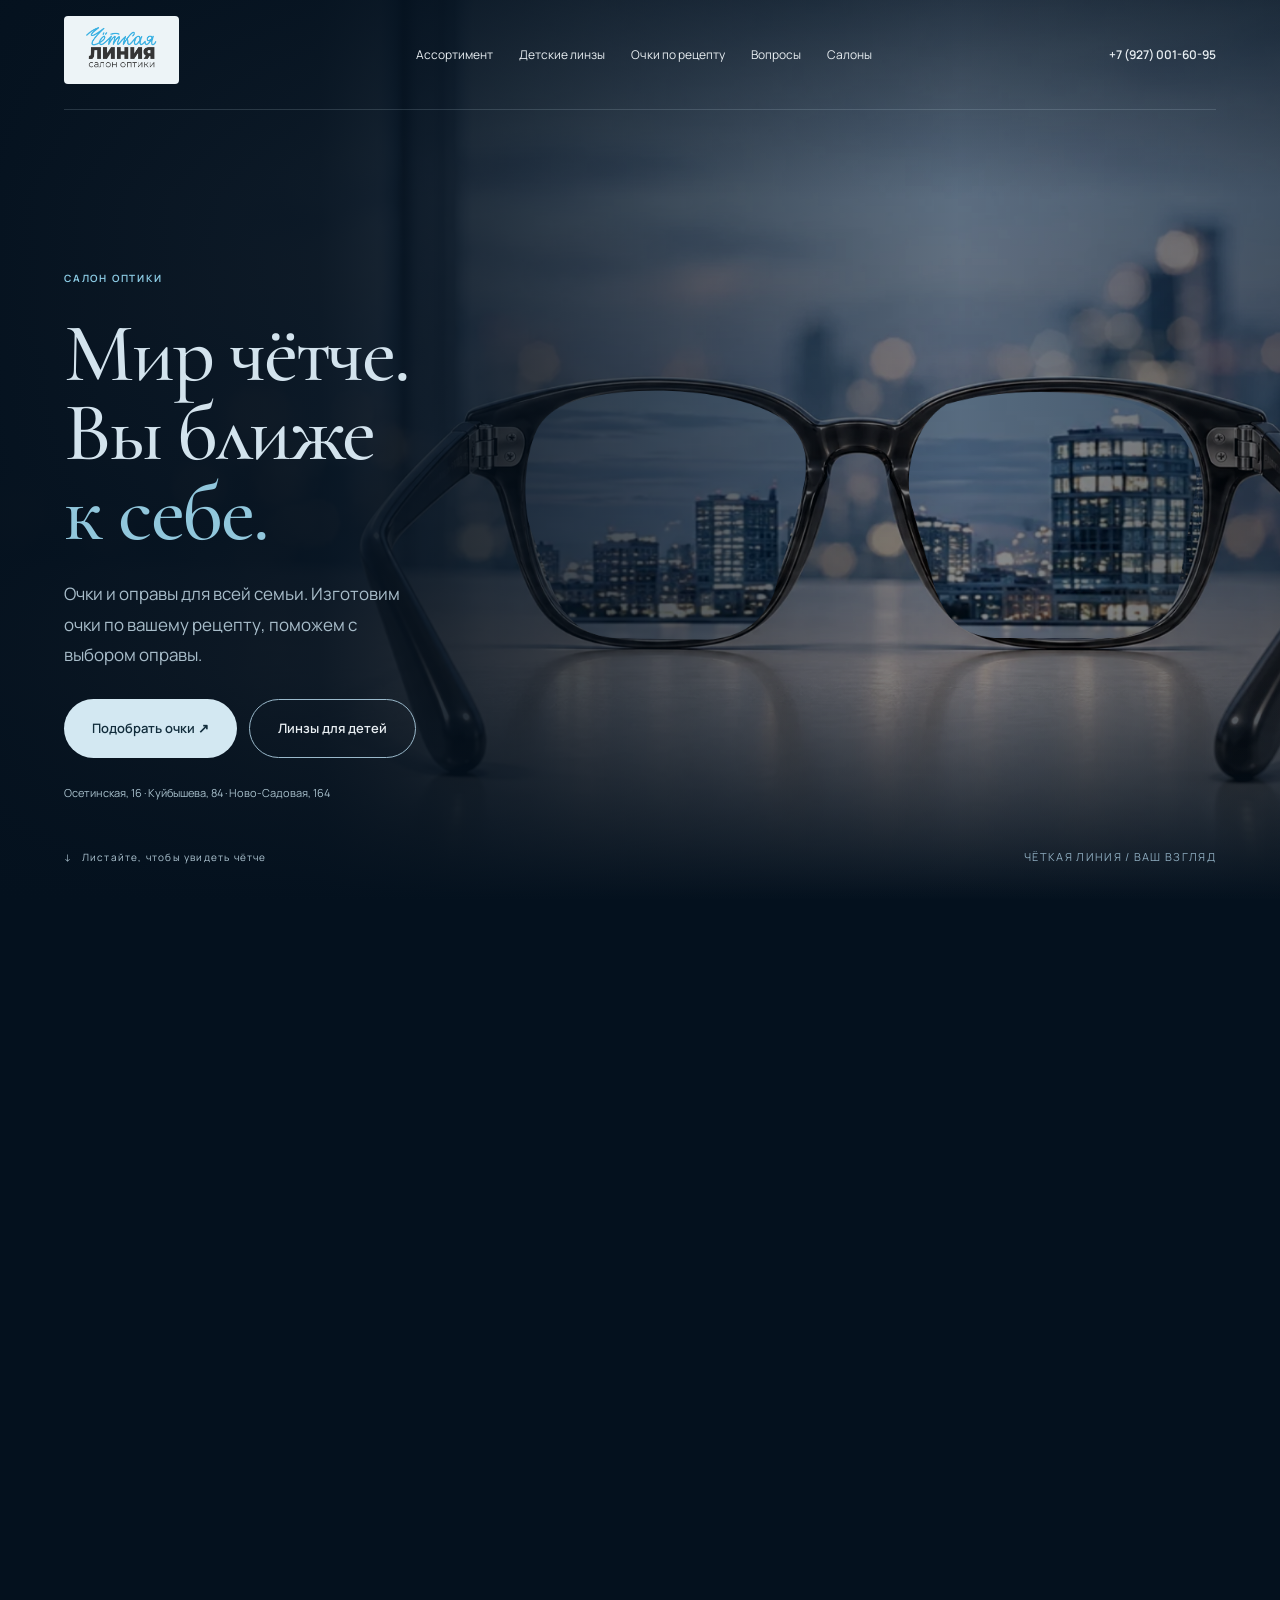
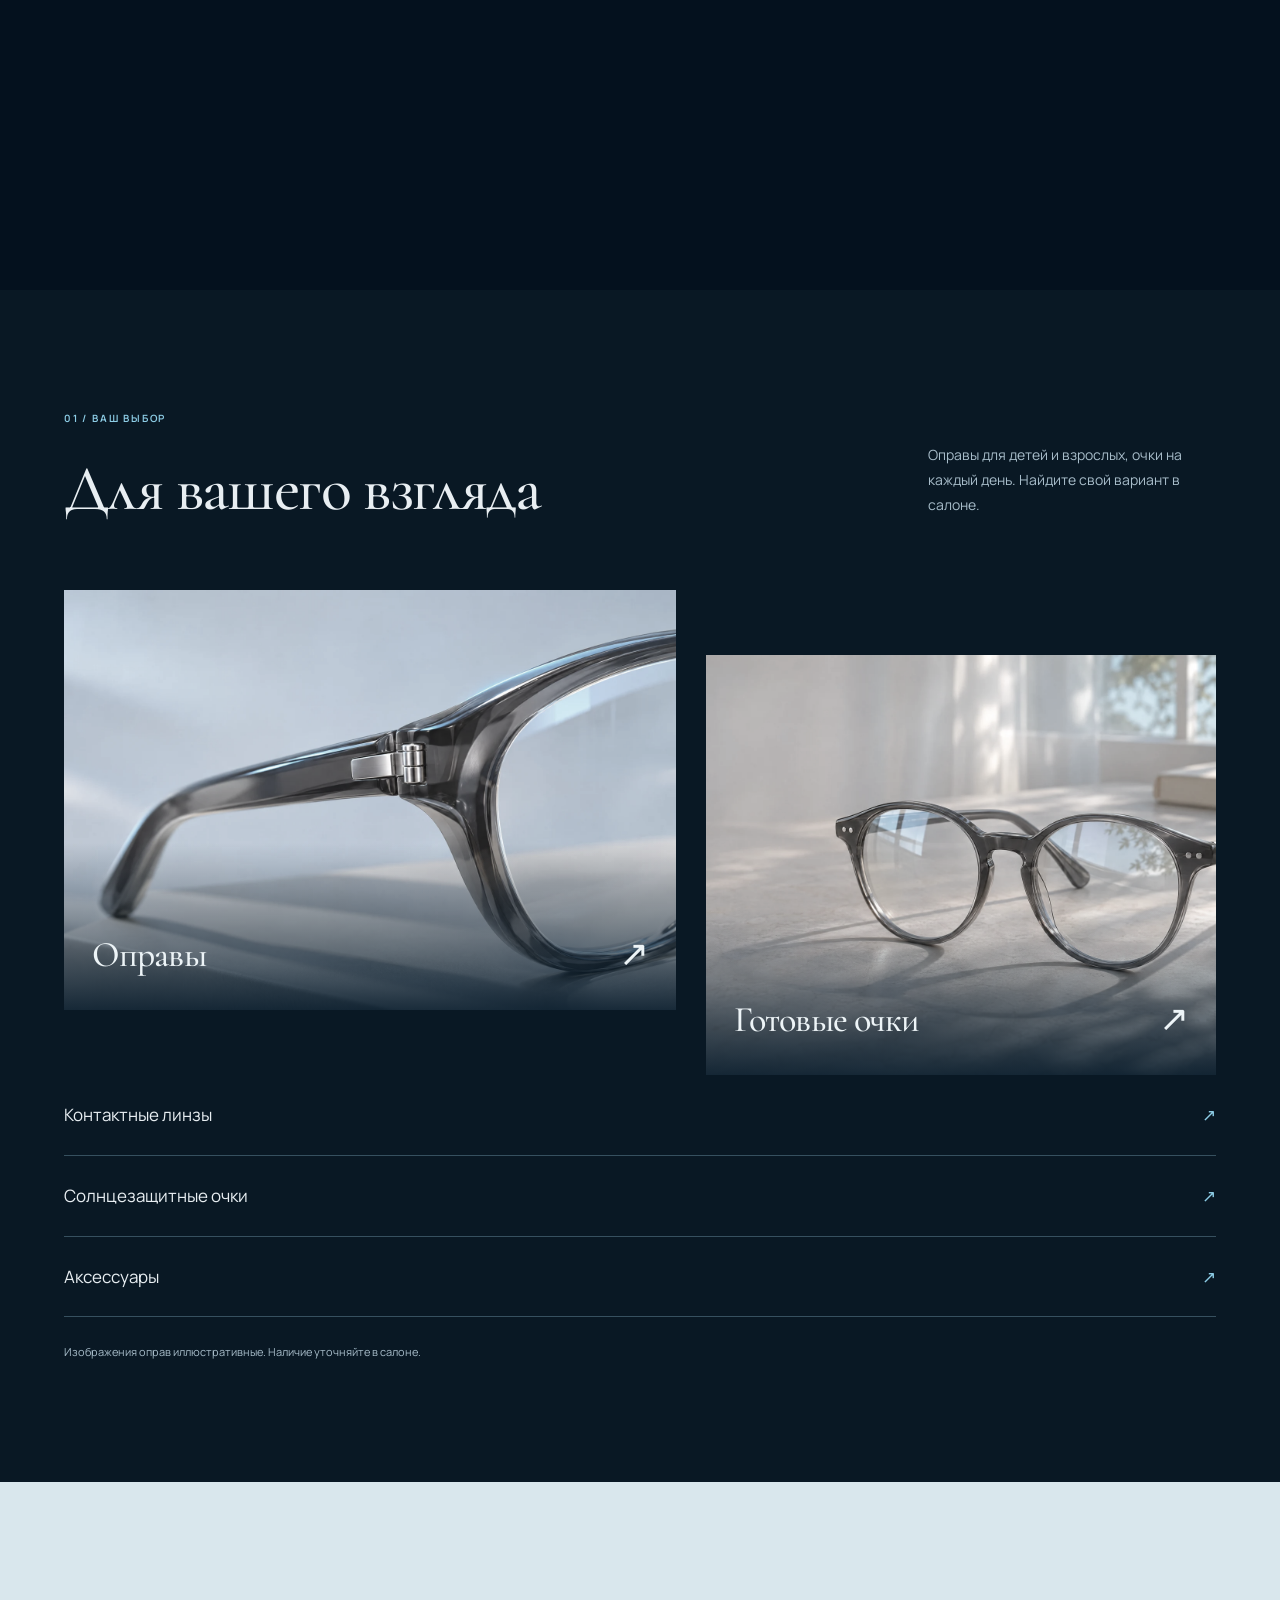
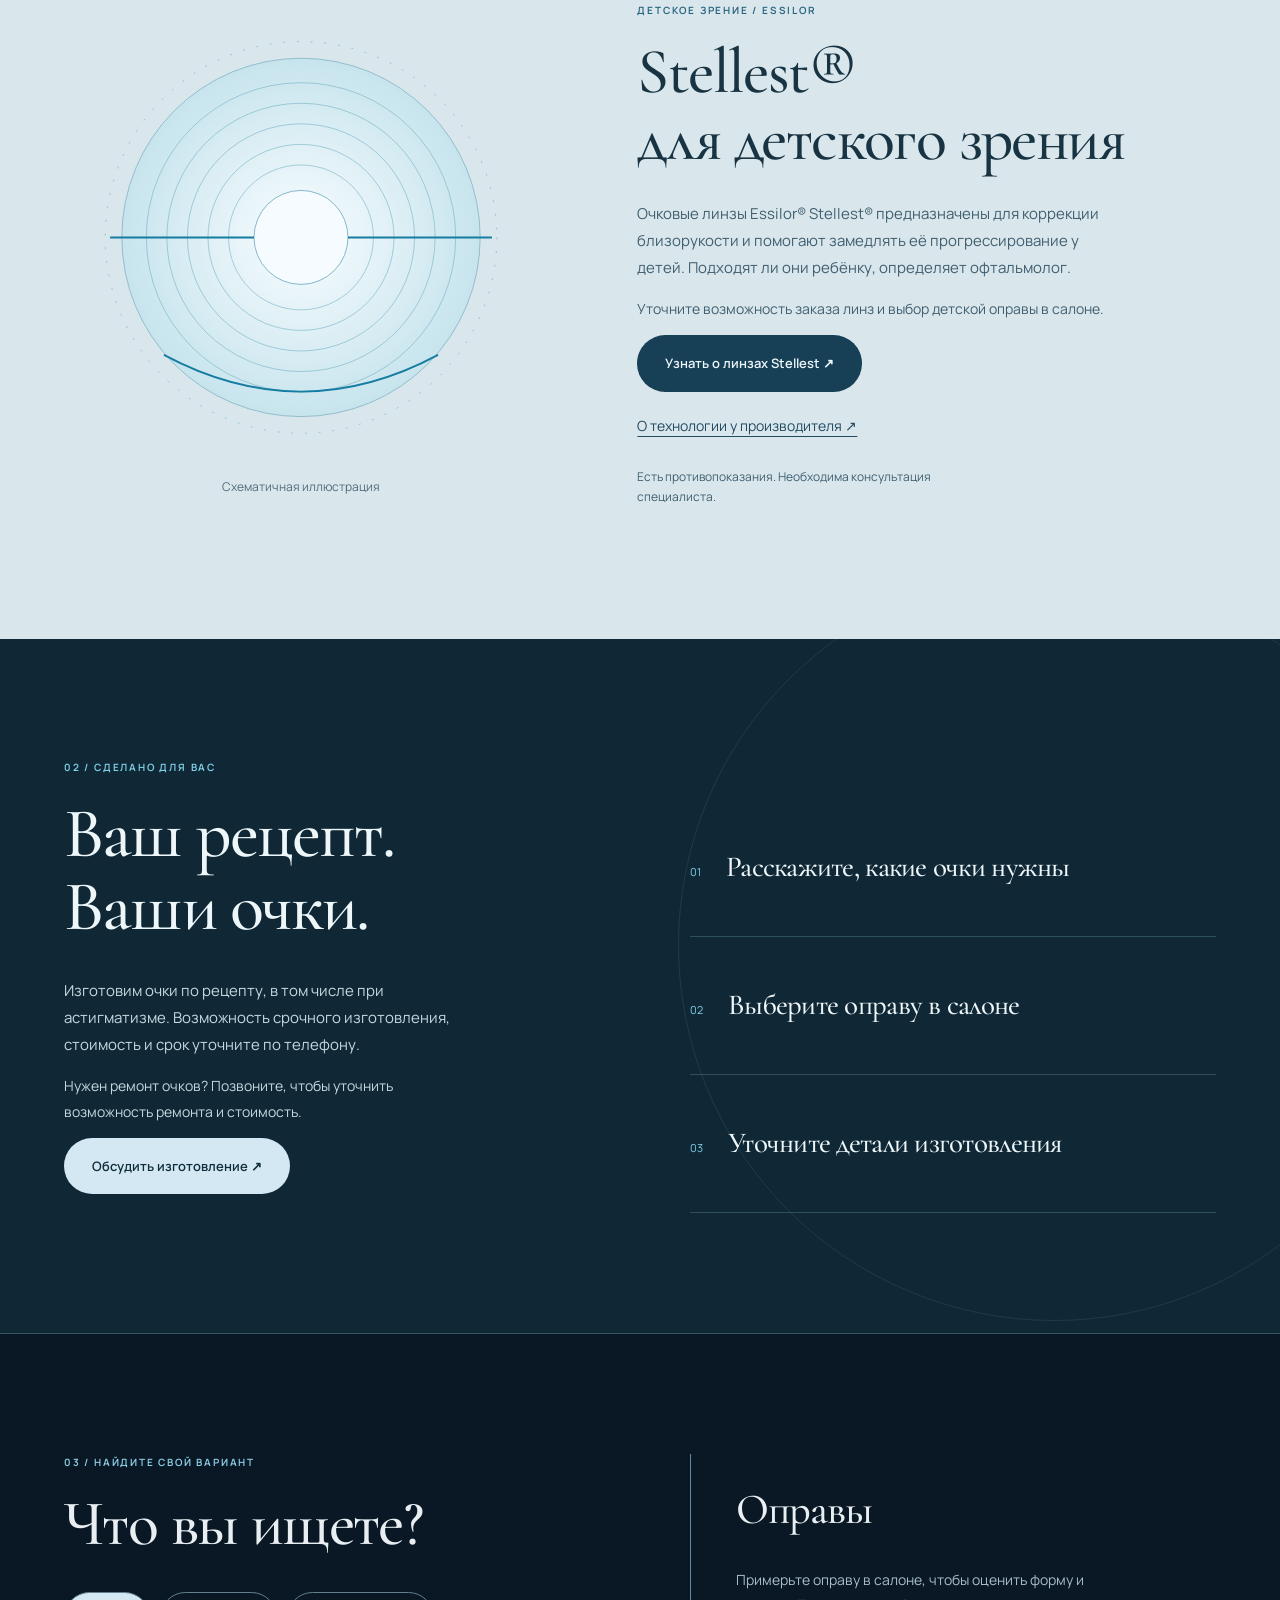
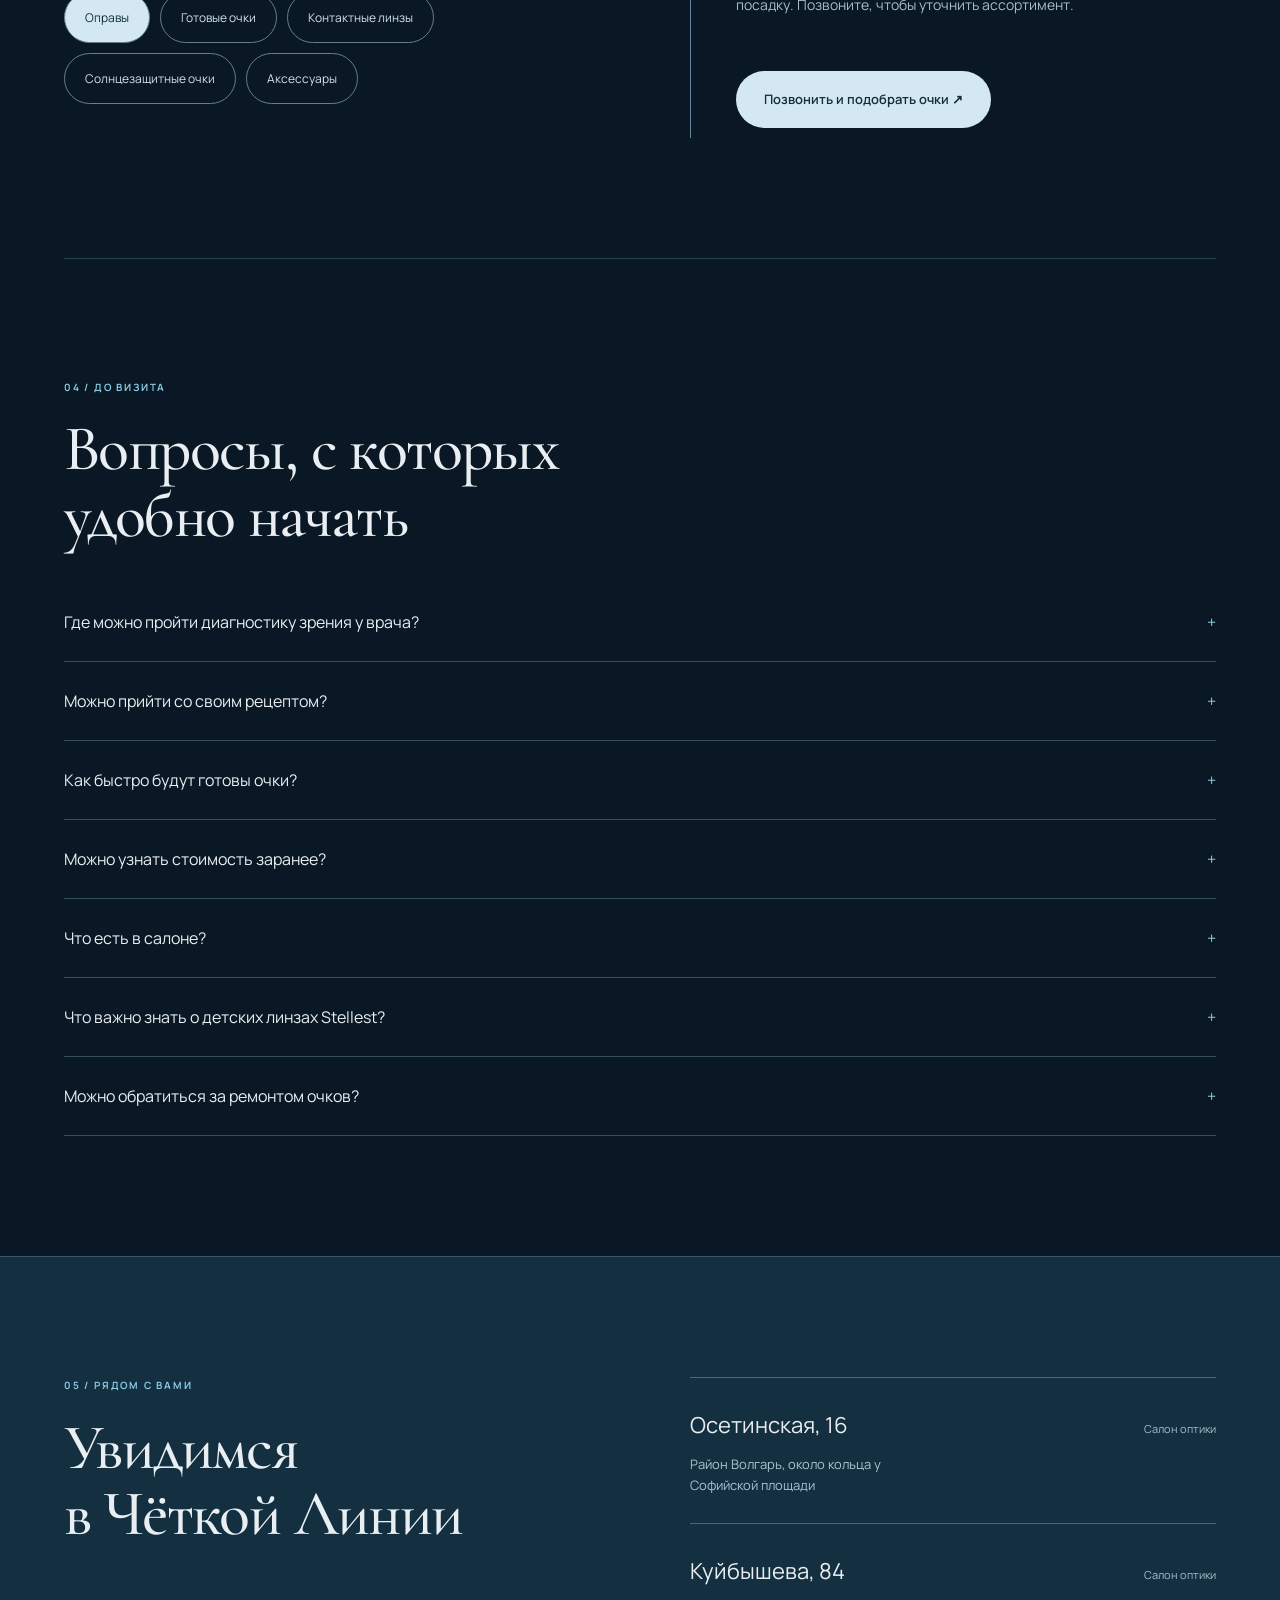
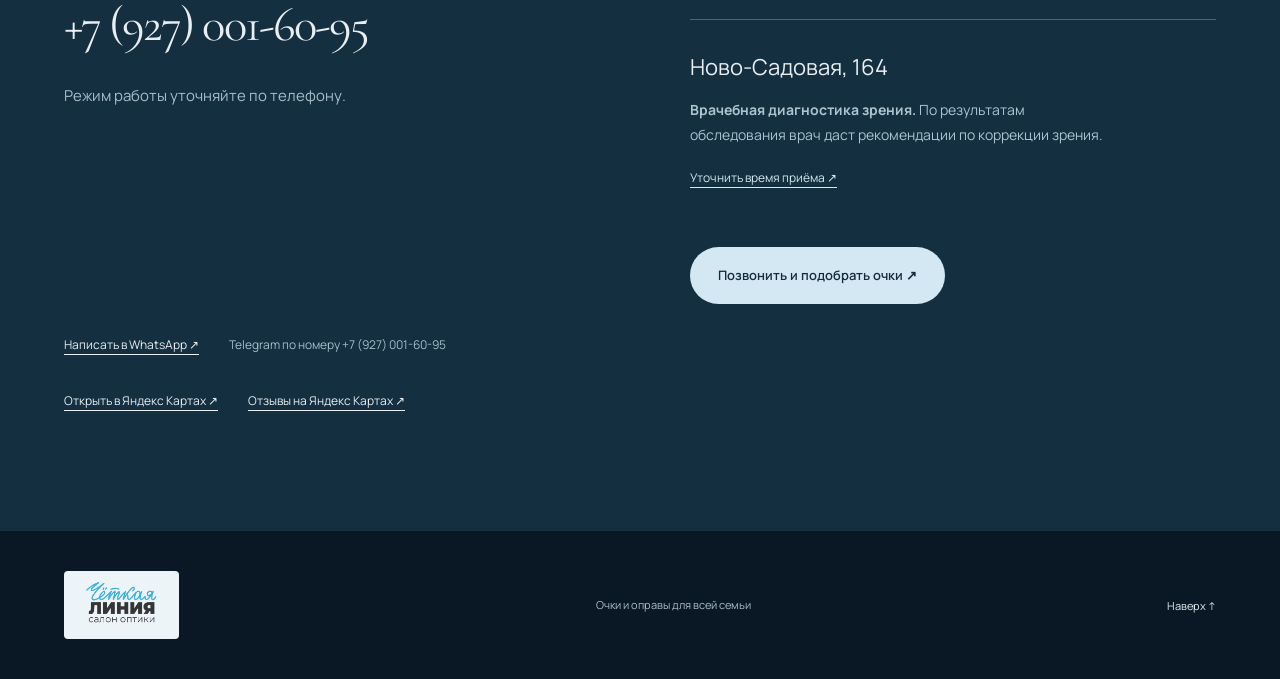
==== commit 11cc5211: "Improve diagnostics description readability on phones" ====
--- a/index.html
+++ b/index.html
@@ -22,7 +22,7 @@
 <meta name="twitter:image" content="https://hook-atelier.github.io/chetkaya-liniya/assets/hero.webp">
 <meta name="twitter:image:alt" content="Очки дужками к зрителю, чёткий город внутри линз">
 <link rel="stylesheet" href="assets/style.css">
-<link rel="stylesheet" href="assets/perspektiva.css?v=20261109-address">
+<link rel="stylesheet" href="assets/perspektiva.css?v=20261109-diagnostics">
 <link rel="icon" type="image/svg+xml" href="data:image/svg+xml,%3Csvg%20xmlns%3D%22http%3A%2F%2Fwww.w3.org%2F2000%2Fsvg%22%20viewBox%3D%220%200%2064%2064%22%3E%3Crect%20width%3D%2264%22%20height%3D%2264%22%20rx%3D%2214%22%20fill%3D%22%23eef4f6%22%2F%3E%3Cg%20fill%3D%22none%22%20stroke%3D%22%23167da2%22%20stroke-width%3D%224%22%3E%3Crect%20x%3D%227%22%20y%3D%2224%22%20width%3D%2221%22%20height%3D%2217%22%20rx%3D%227%22%2F%3E%3Crect%20x%3D%2236%22%20y%3D%2224%22%20width%3D%2221%22%20height%3D%2217%22%20rx%3D%227%22%2F%3E%3Cpath%20d%3D%22M28%2030h8M3%2025l5%203m48%200%205-3%22%2F%3E%3C%2Fg%3E%3C%2Fsvg%3E">
 </head>
 <body>
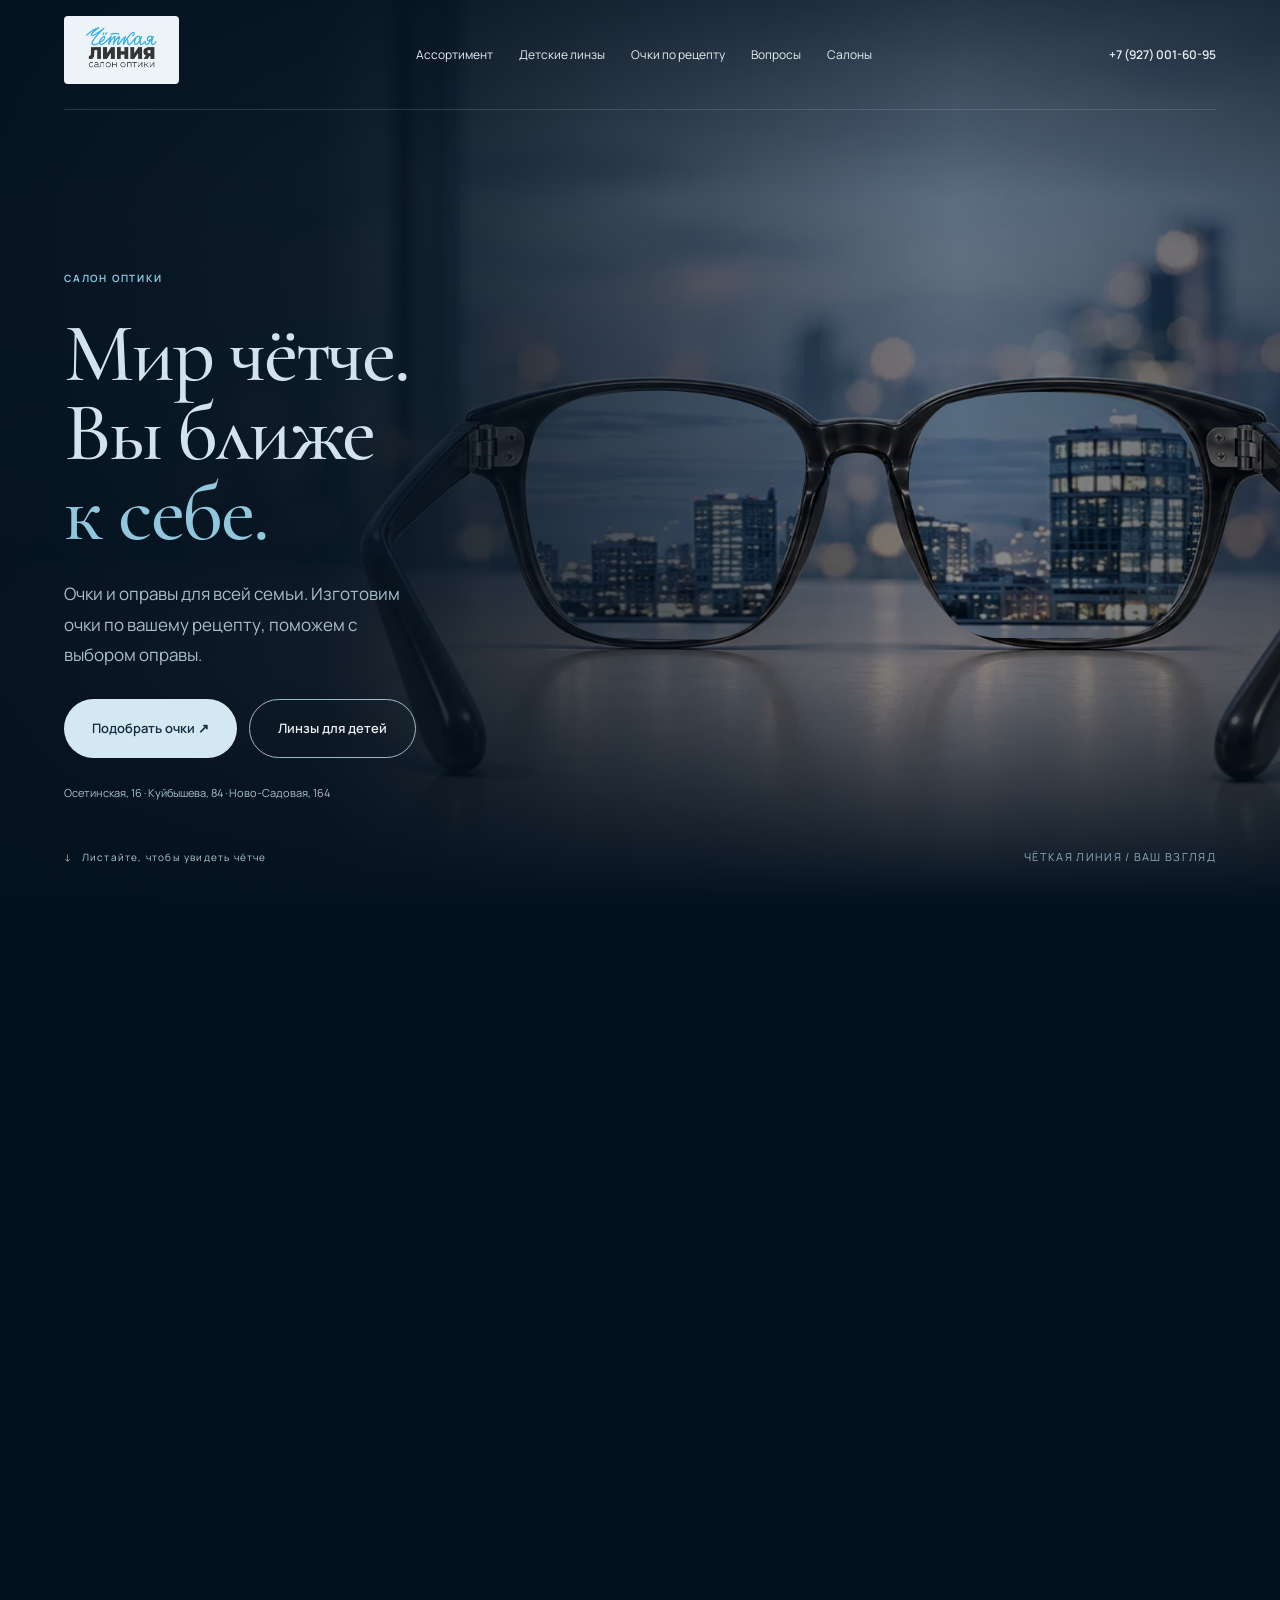
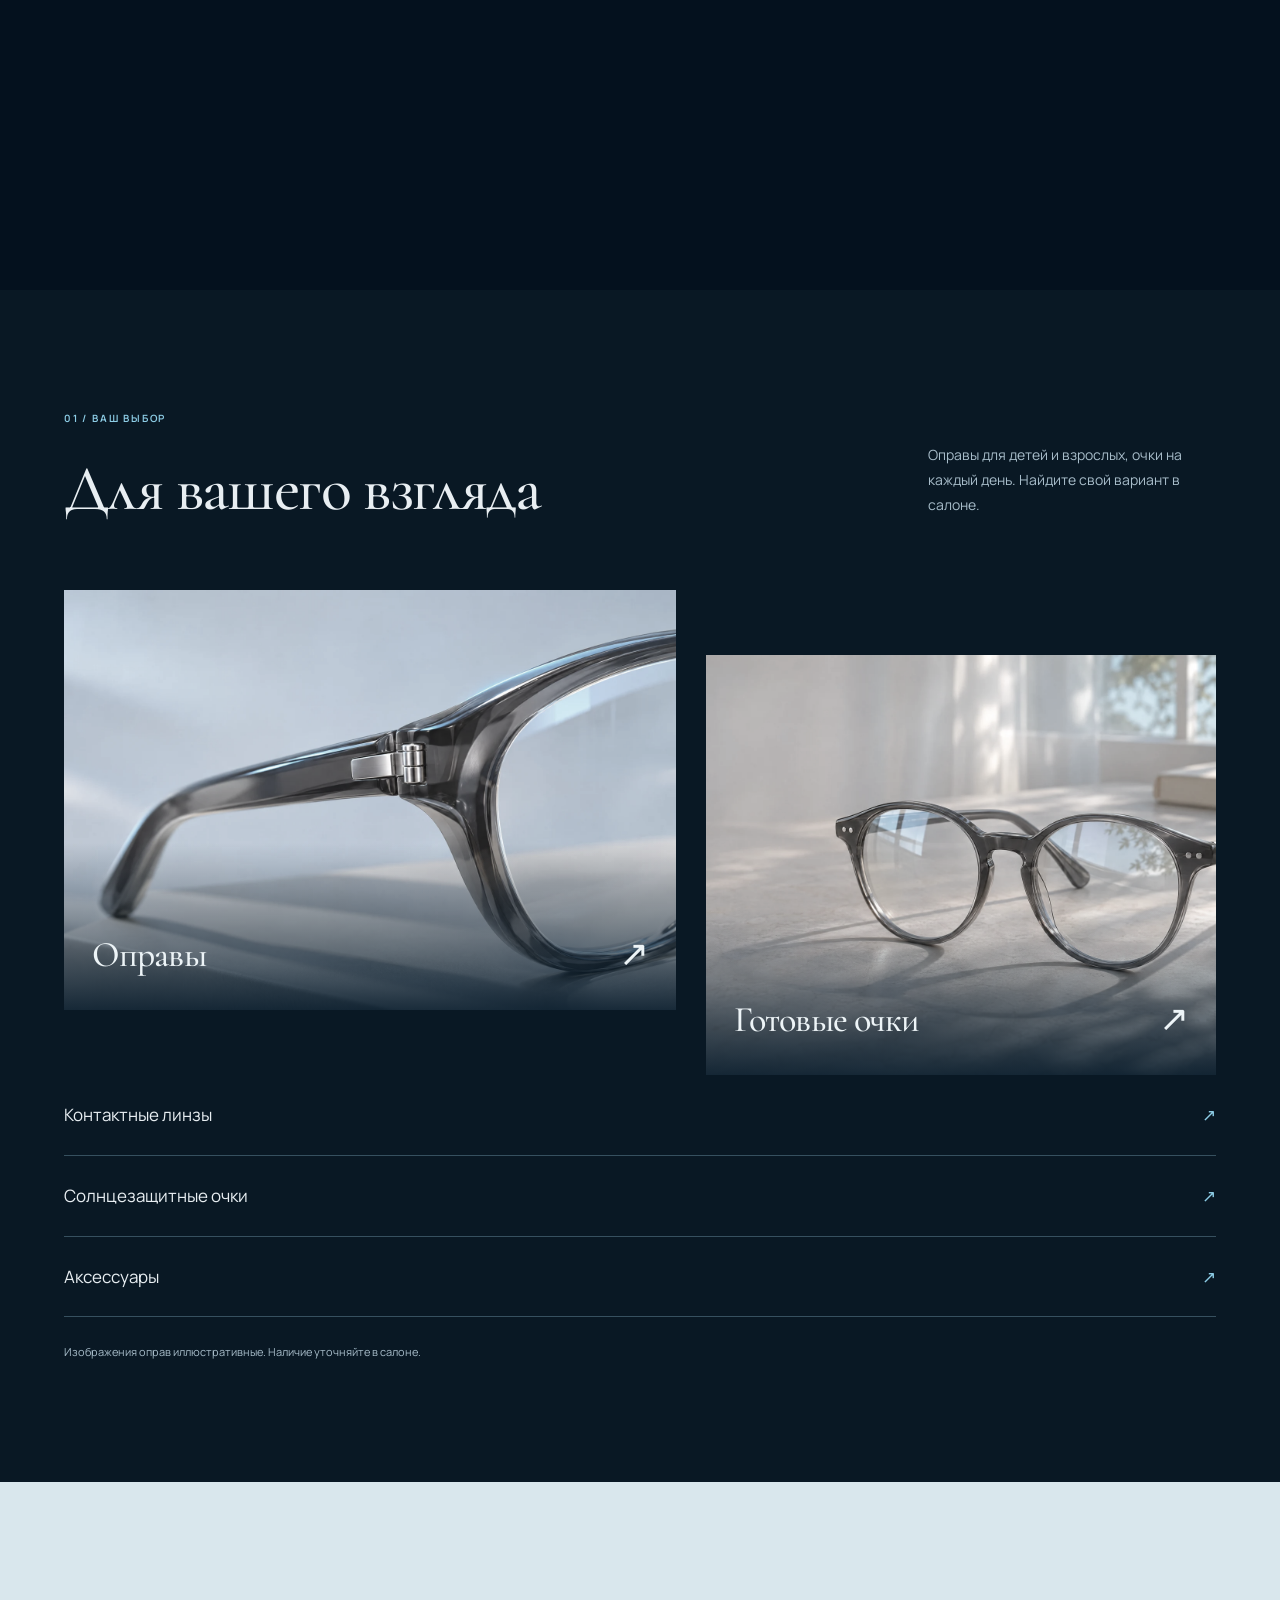
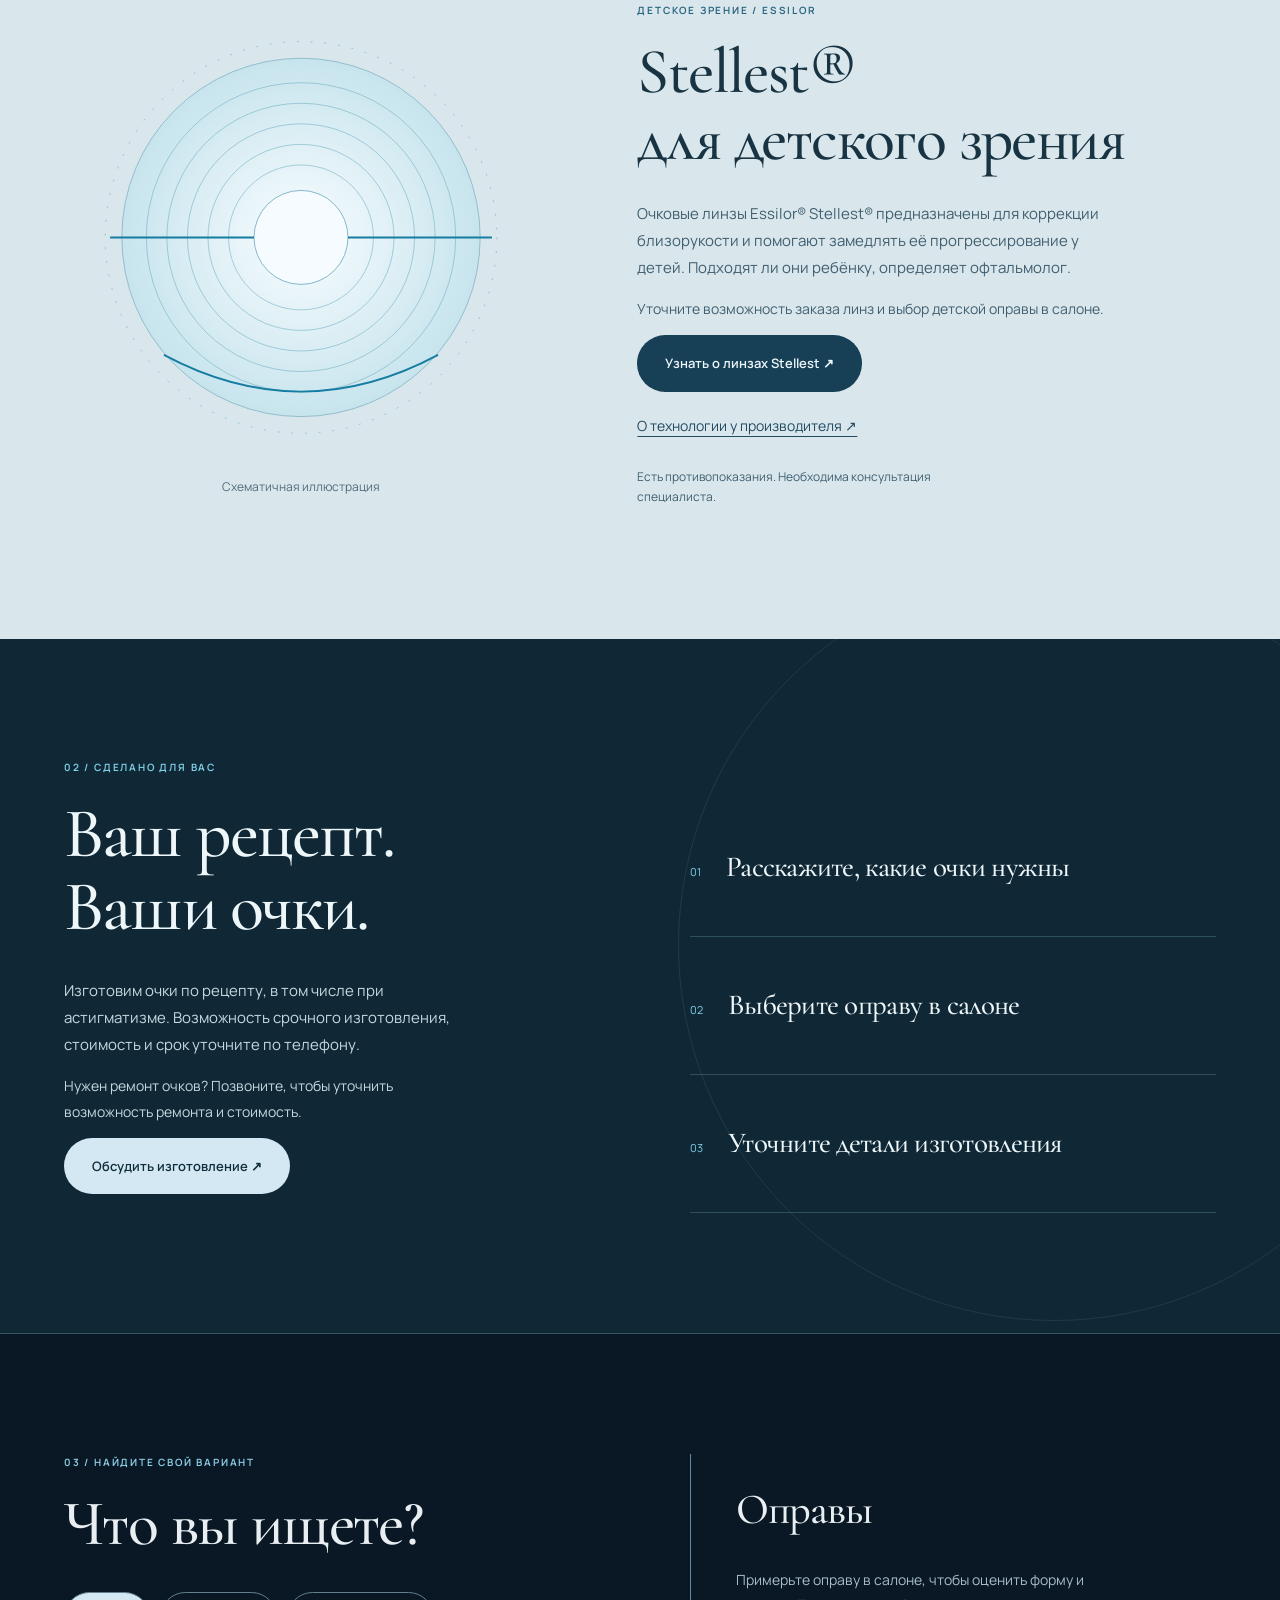
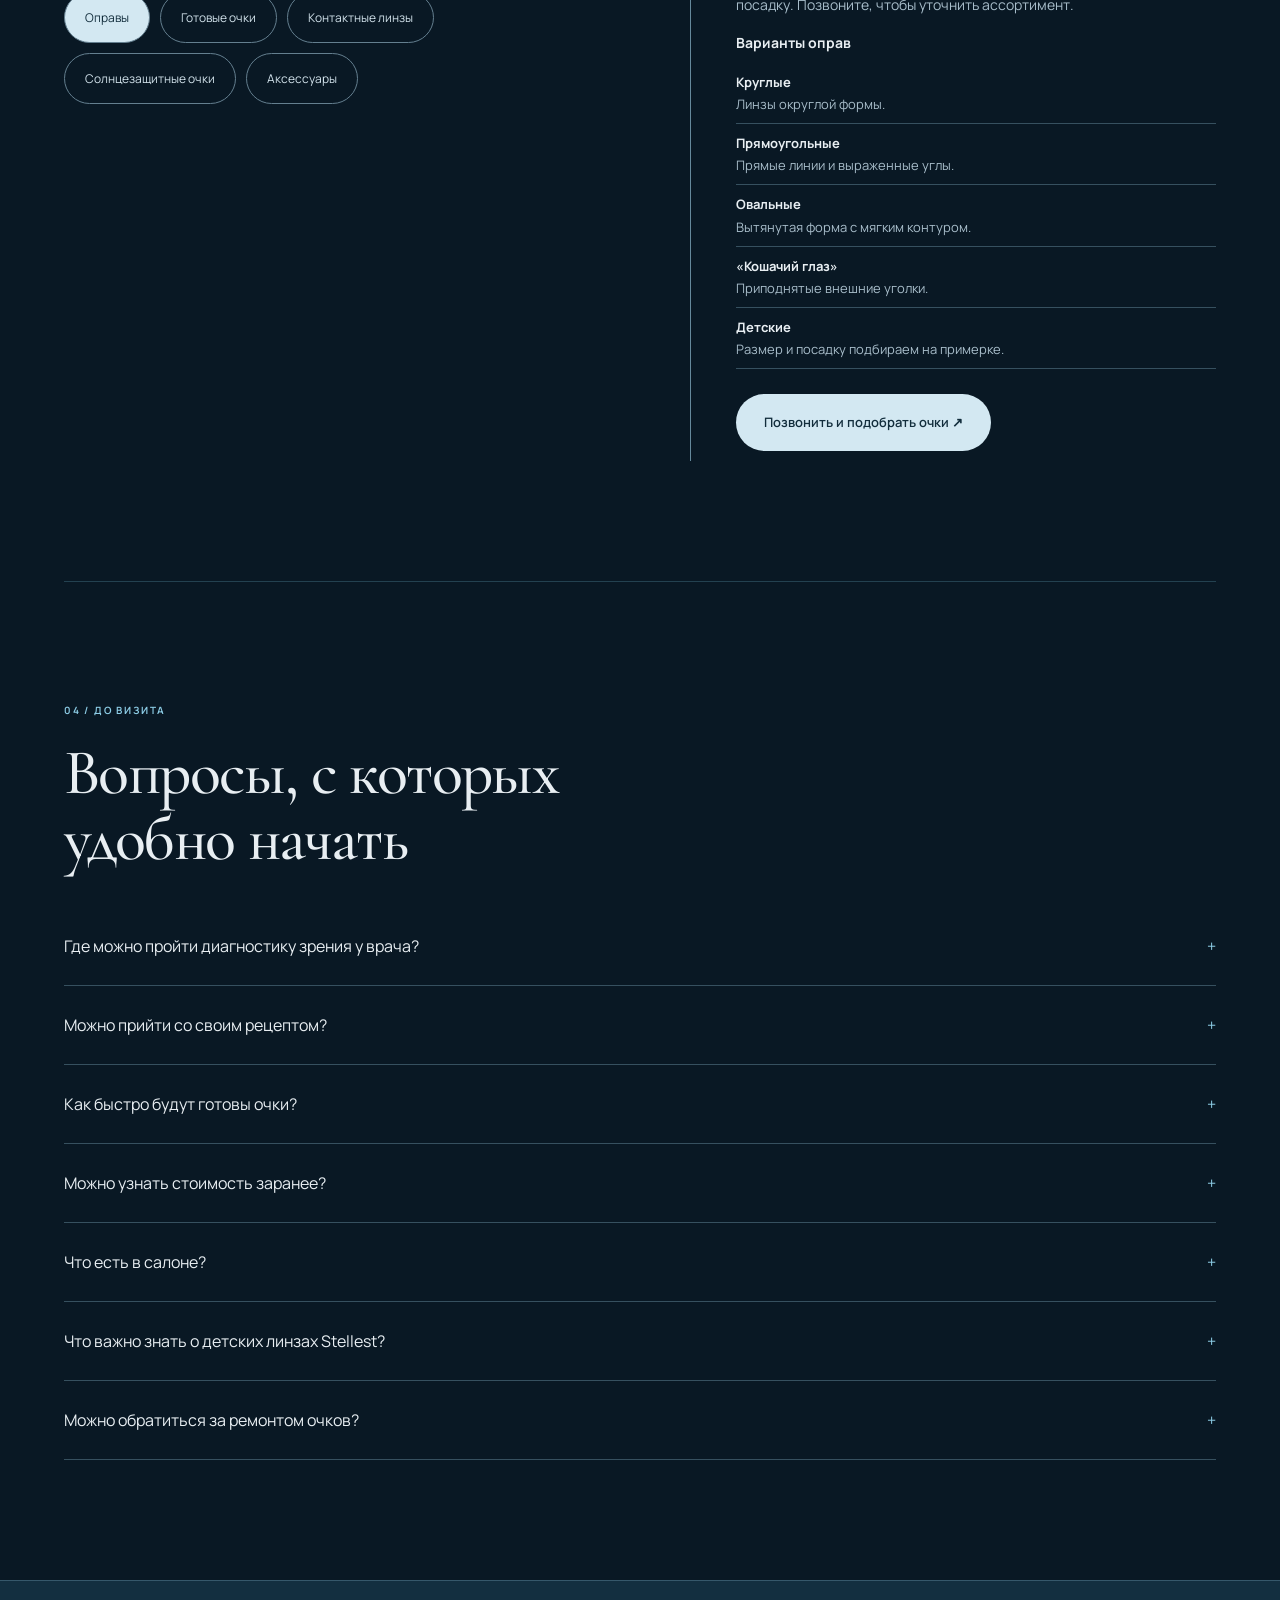
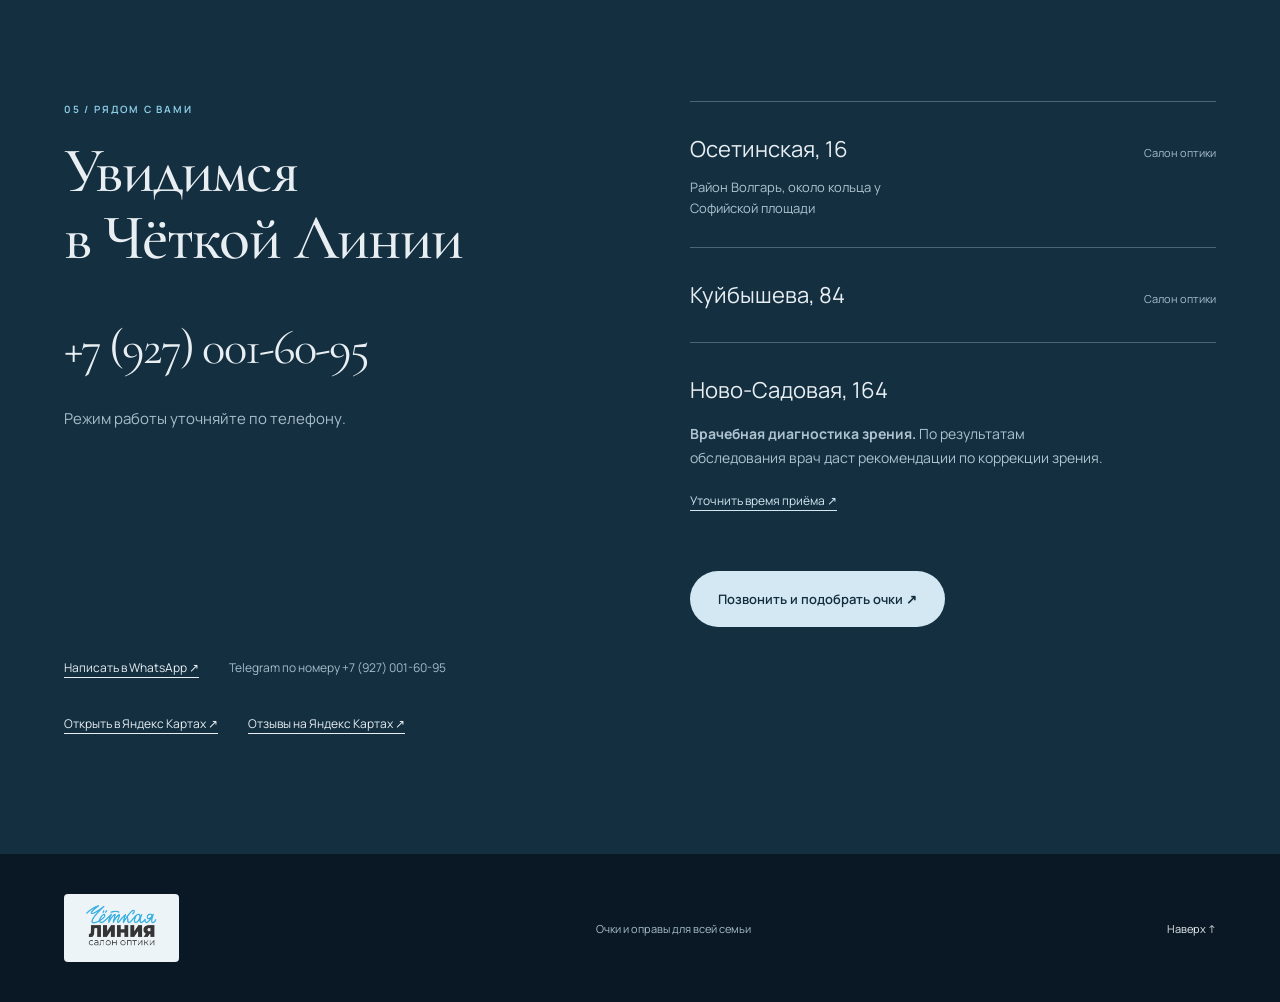
==== commit 52e7fe76: "Show five frame and ready-made glasses options" ====
--- a/index.html
+++ b/index.html
@@ -22,7 +22,7 @@
 <meta name="twitter:image" content="https://hook-atelier.github.io/chetkaya-liniya/assets/hero.webp">
 <meta name="twitter:image:alt" content="Очки дужками к зрителю, чёткий город внутри линз">
 <link rel="stylesheet" href="assets/style.css">
-<link rel="stylesheet" href="assets/perspektiva.css?v=20261109-diagnostics">
+<link rel="stylesheet" href="assets/perspektiva.css?v=20261114-catalog">
 <link rel="icon" type="image/svg+xml" href="data:image/svg+xml,%3Csvg%20xmlns%3D%22http%3A%2F%2Fwww.w3.org%2F2000%2Fsvg%22%20viewBox%3D%220%200%2064%2064%22%3E%3Crect%20width%3D%2264%22%20height%3D%2264%22%20rx%3D%2214%22%20fill%3D%22%23eef4f6%22%2F%3E%3Cg%20fill%3D%22none%22%20stroke%3D%22%23167da2%22%20stroke-width%3D%224%22%3E%3Crect%20x%3D%227%22%20y%3D%2224%22%20width%3D%2221%22%20height%3D%2217%22%20rx%3D%227%22%2F%3E%3Crect%20x%3D%2236%22%20y%3D%2224%22%20width%3D%2221%22%20height%3D%2217%22%20rx%3D%227%22%2F%3E%3Cpath%20d%3D%22M28%2030h8M3%2025l5%203m48%200%205-3%22%2F%3E%3C%2Fg%3E%3C%2Fsvg%3E">
 </head>
 <body>
@@ -171,6 +171,26 @@
 <div class="answer" aria-live="polite">
 <h3 id="choice-title">Оправы</h3>
 <p id="choice-description">Примерьте оправу в салоне, чтобы оценить форму и посадку. Позвоните, чтобы уточнить ассортимент.</p>
+<section class="choice-variants" data-choice="Оправы">
+<h4>Варианты оправ</h4>
+<ul>
+<li><strong>Круглые</strong><span>Линзы округлой формы.</span></li>
+<li><strong>Прямоугольные</strong><span>Прямые линии и выраженные углы.</span></li>
+<li><strong>Овальные</strong><span>Вытянутая форма с мягким контуром.</span></li>
+<li><strong>«Кошачий глаз»</strong><span>Приподнятые внешние уголки.</span></li>
+<li><strong>Детские</strong><span>Размер и посадку подбираем на примерке.</span></li>
+</ul>
+</section>
+<section class="choice-variants" data-choice="Готовые очки">
+<h4>Варианты готовых очков для чтения</h4>
+<ul>
+<li><strong>Прямоугольные</strong><span>Классическая форма с прямыми линиями.</span></li>
+<li><strong>Круглые</strong><span>Выраженный округлый контур.</span></li>
+<li><strong>Овальные</strong><span>Вытянутая форма без острых углов.</span></li>
+<li><strong>Компактные</strong><span>Небольшая оправа, которую удобно брать с собой.</span></li>
+<li><strong>В тонкой оправе</strong><span>Лаконичный вариант с тонким ободком.</span></li>
+</ul>
+</section>
 <a class="btn" href="tel:+79270016095">Позвонить и подобрать очки ↗</a>
 </div>
 </section>
@@ -247,7 +267,7 @@
 <a href="#main">Наверх ↑</a>
 </footer>
 <a class="mobile-call btn" href="tel:+79270016095">Позвонить в салон ↗</a>
-<script src="assets/app.js">
+<script src="assets/app.js?v=20261114-catalog">
 </script>
 <script src="assets/motion.js">
 </script>
--- a/assets/perspektiva.css
+++ b/assets/perspektiva.css
@@ -70,3 +70,10 @@
 .address-clinic{display:block}
 .address-clinic .address-note{max-width:48ch;font-size:14px;line-height:1.75;margin-top:12px}
 .clinic-call{display:inline-flex;align-items:center;min-height:44px;margin-top:8px;font-size:12px;color:#d3e8f2;text-decoration:underline;text-underline-offset:5px}
+
+.choice-variants{margin:0 0 25px}
+.choice-variants h4{margin:0 0 7px;font-size:14px;font-weight:700}
+.choice-variants ul{padding:0;margin:0;list-style:none}
+.choice-variants li{display:grid;gap:2px;padding:9px 0;border-bottom:1px solid var(--line);font-size:13px;line-height:1.55}
+.choice-variants li span{color:var(--muted)}
+#choose:has(.choice-variants:not([hidden])) .answer p{min-height:0}
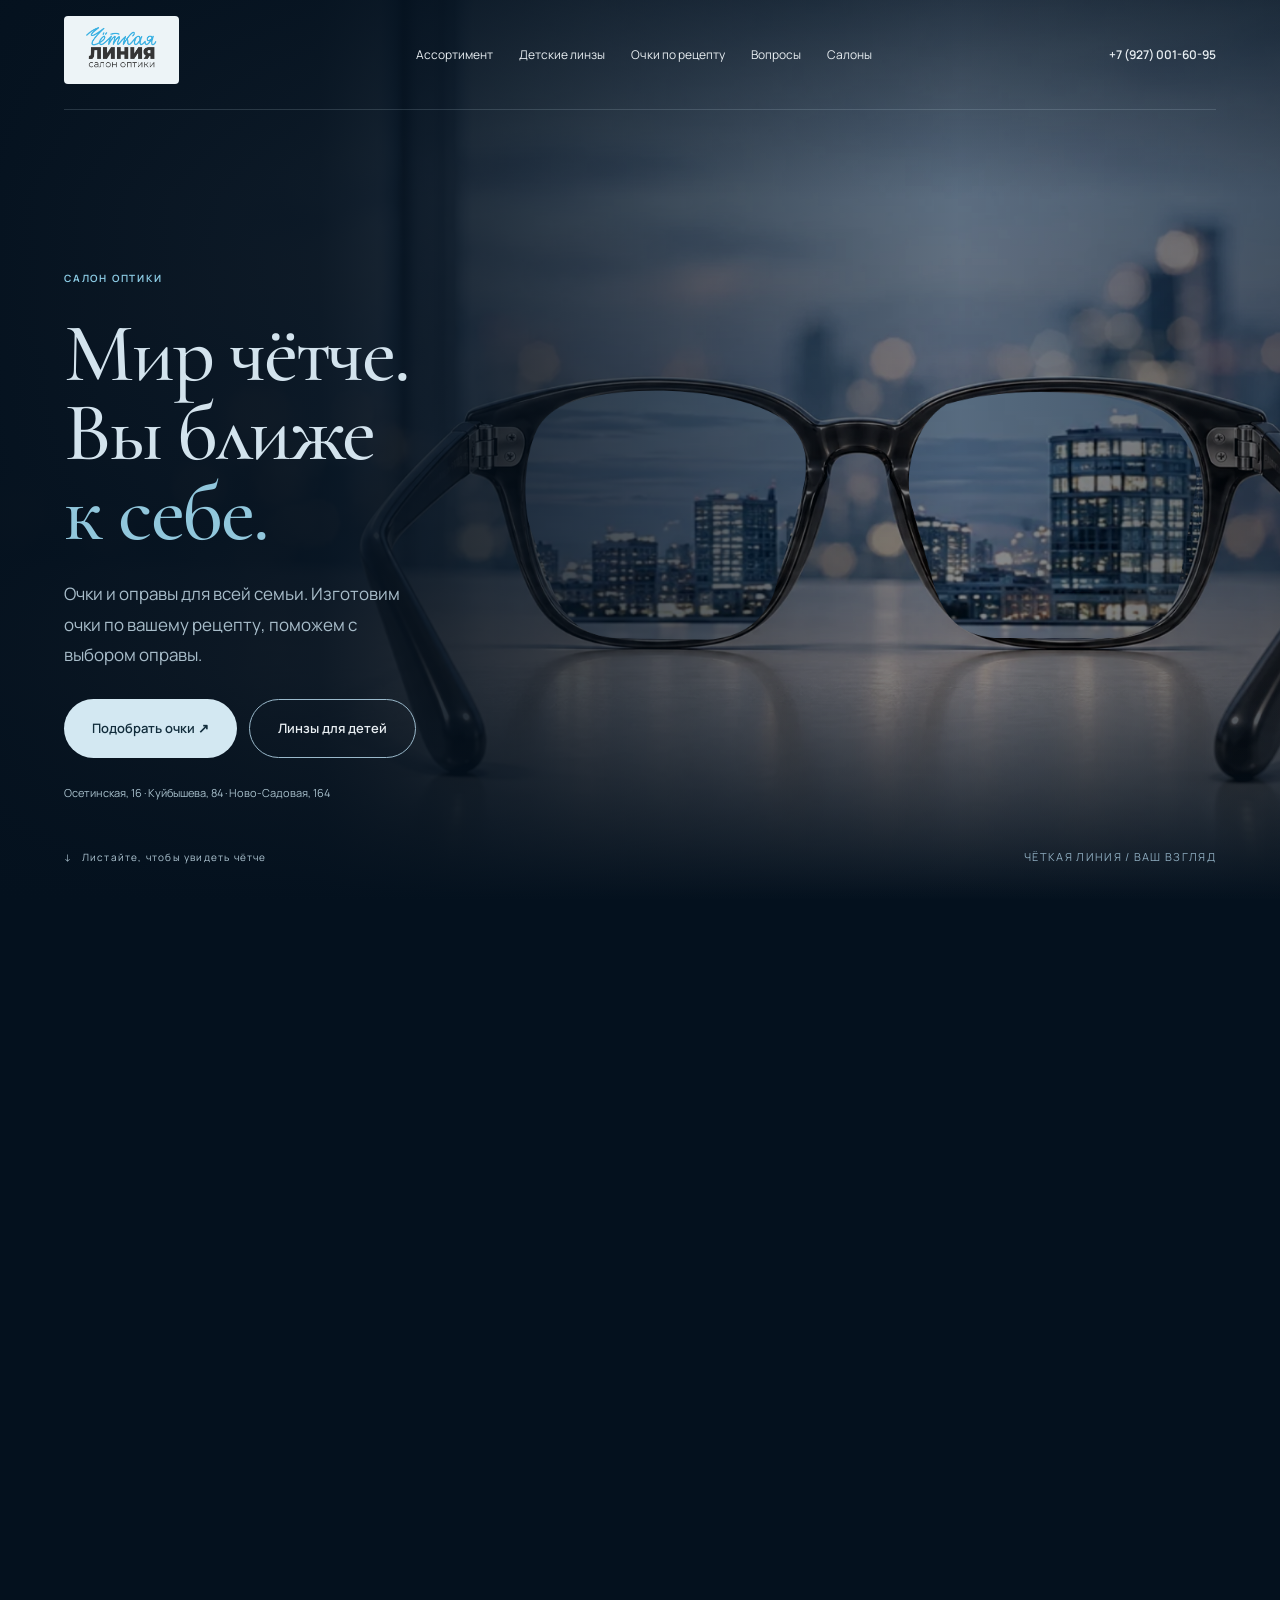
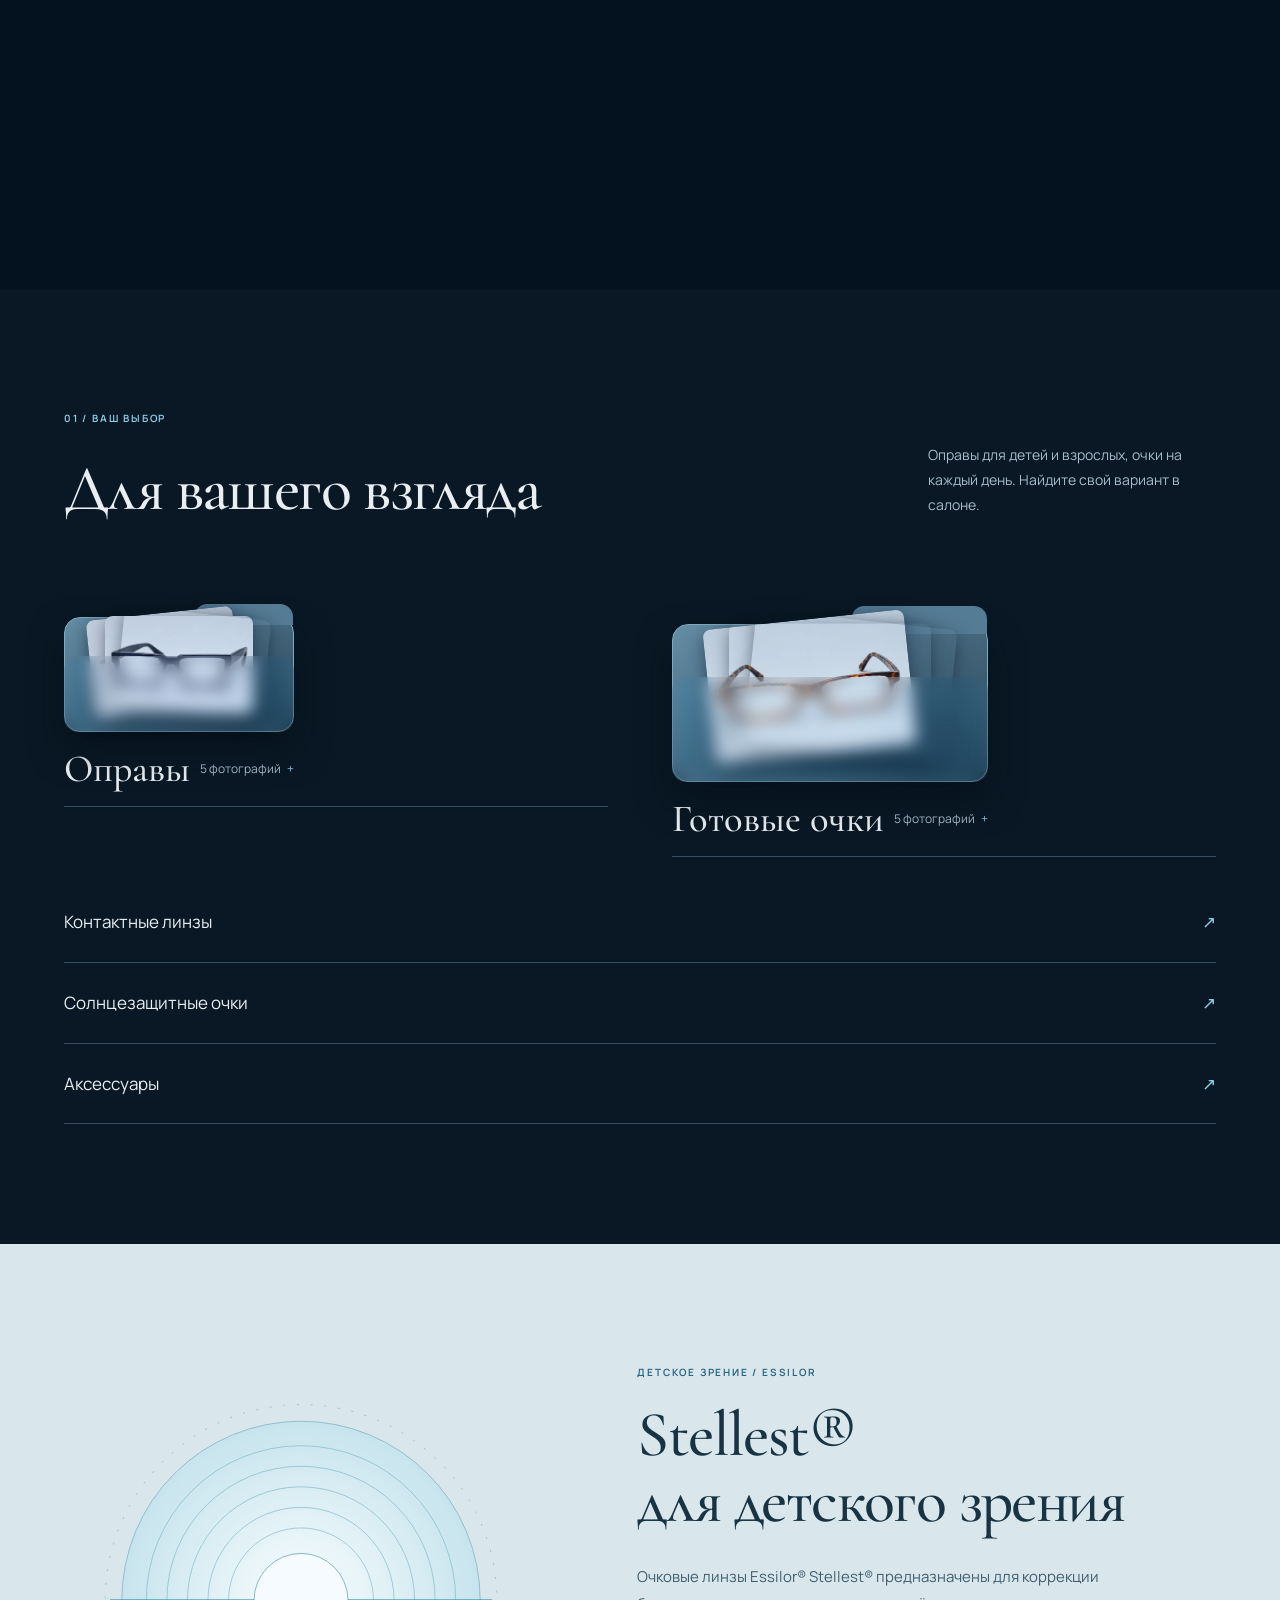
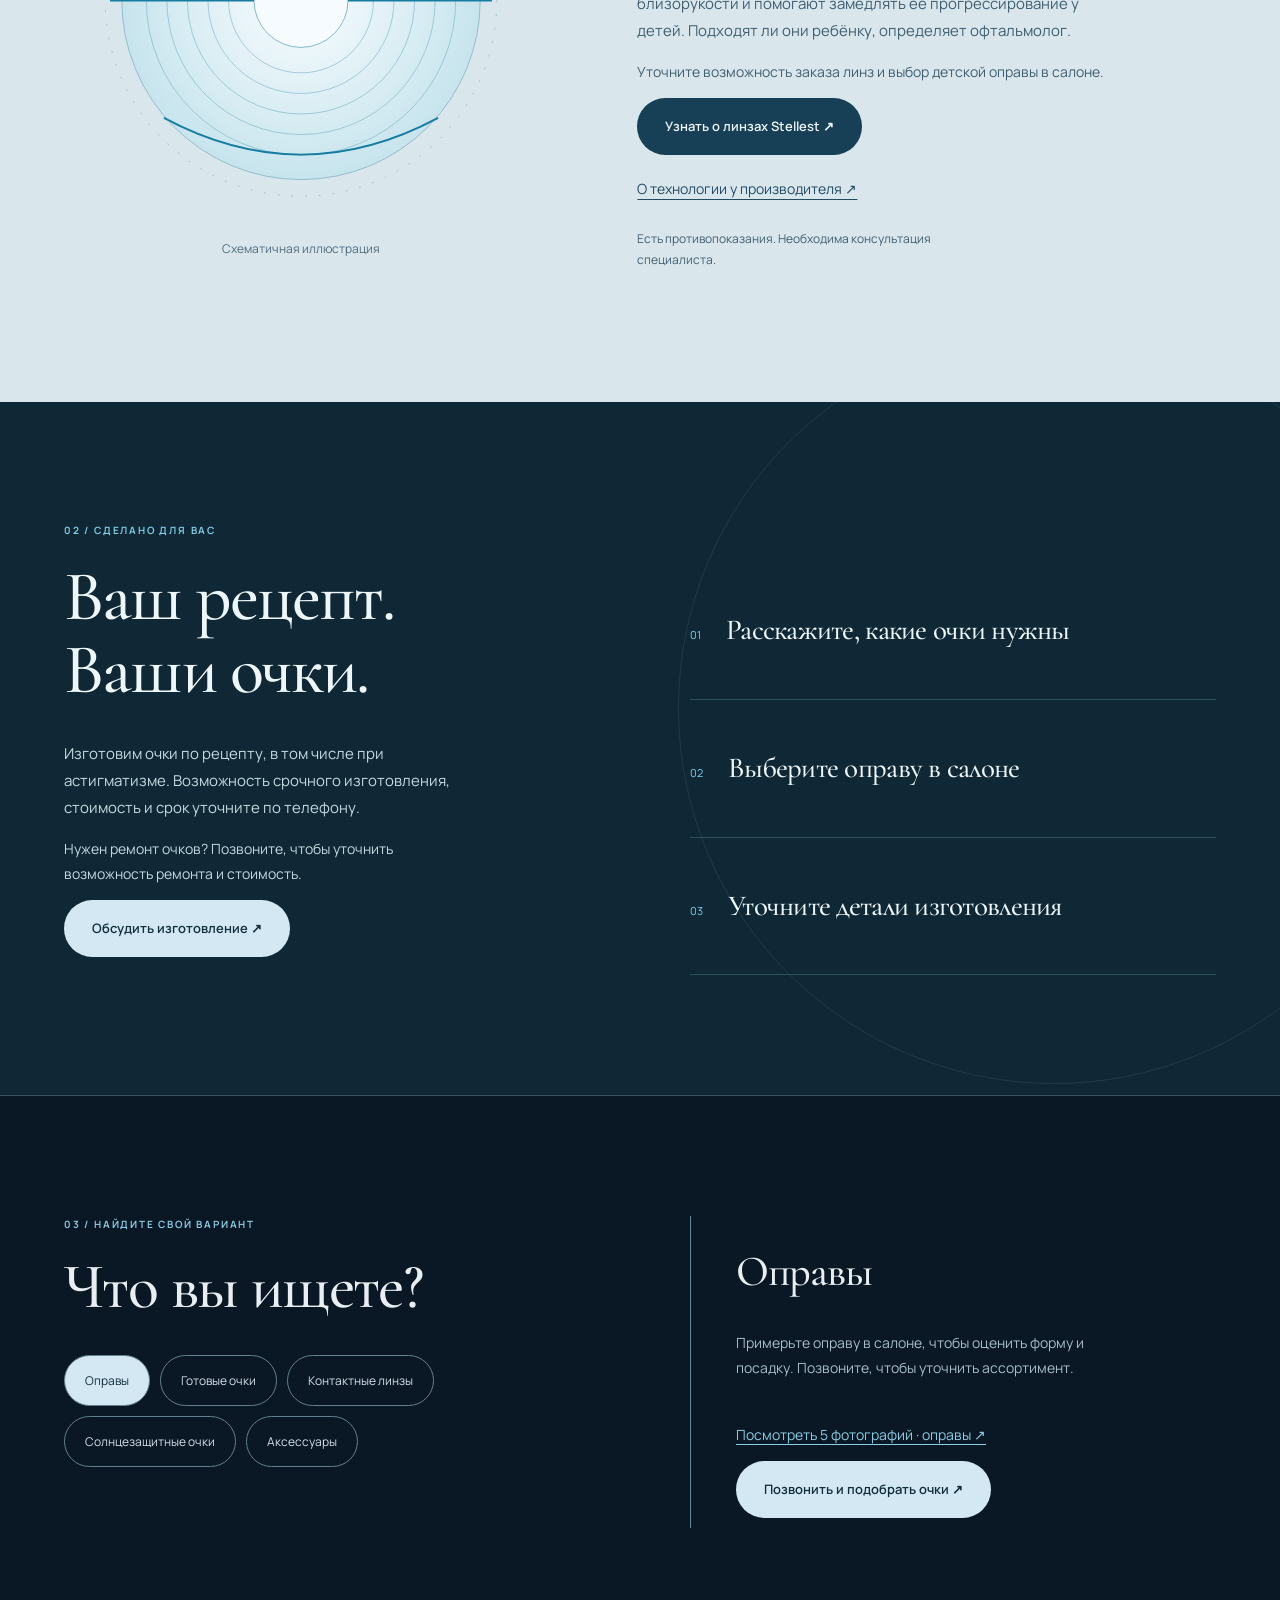
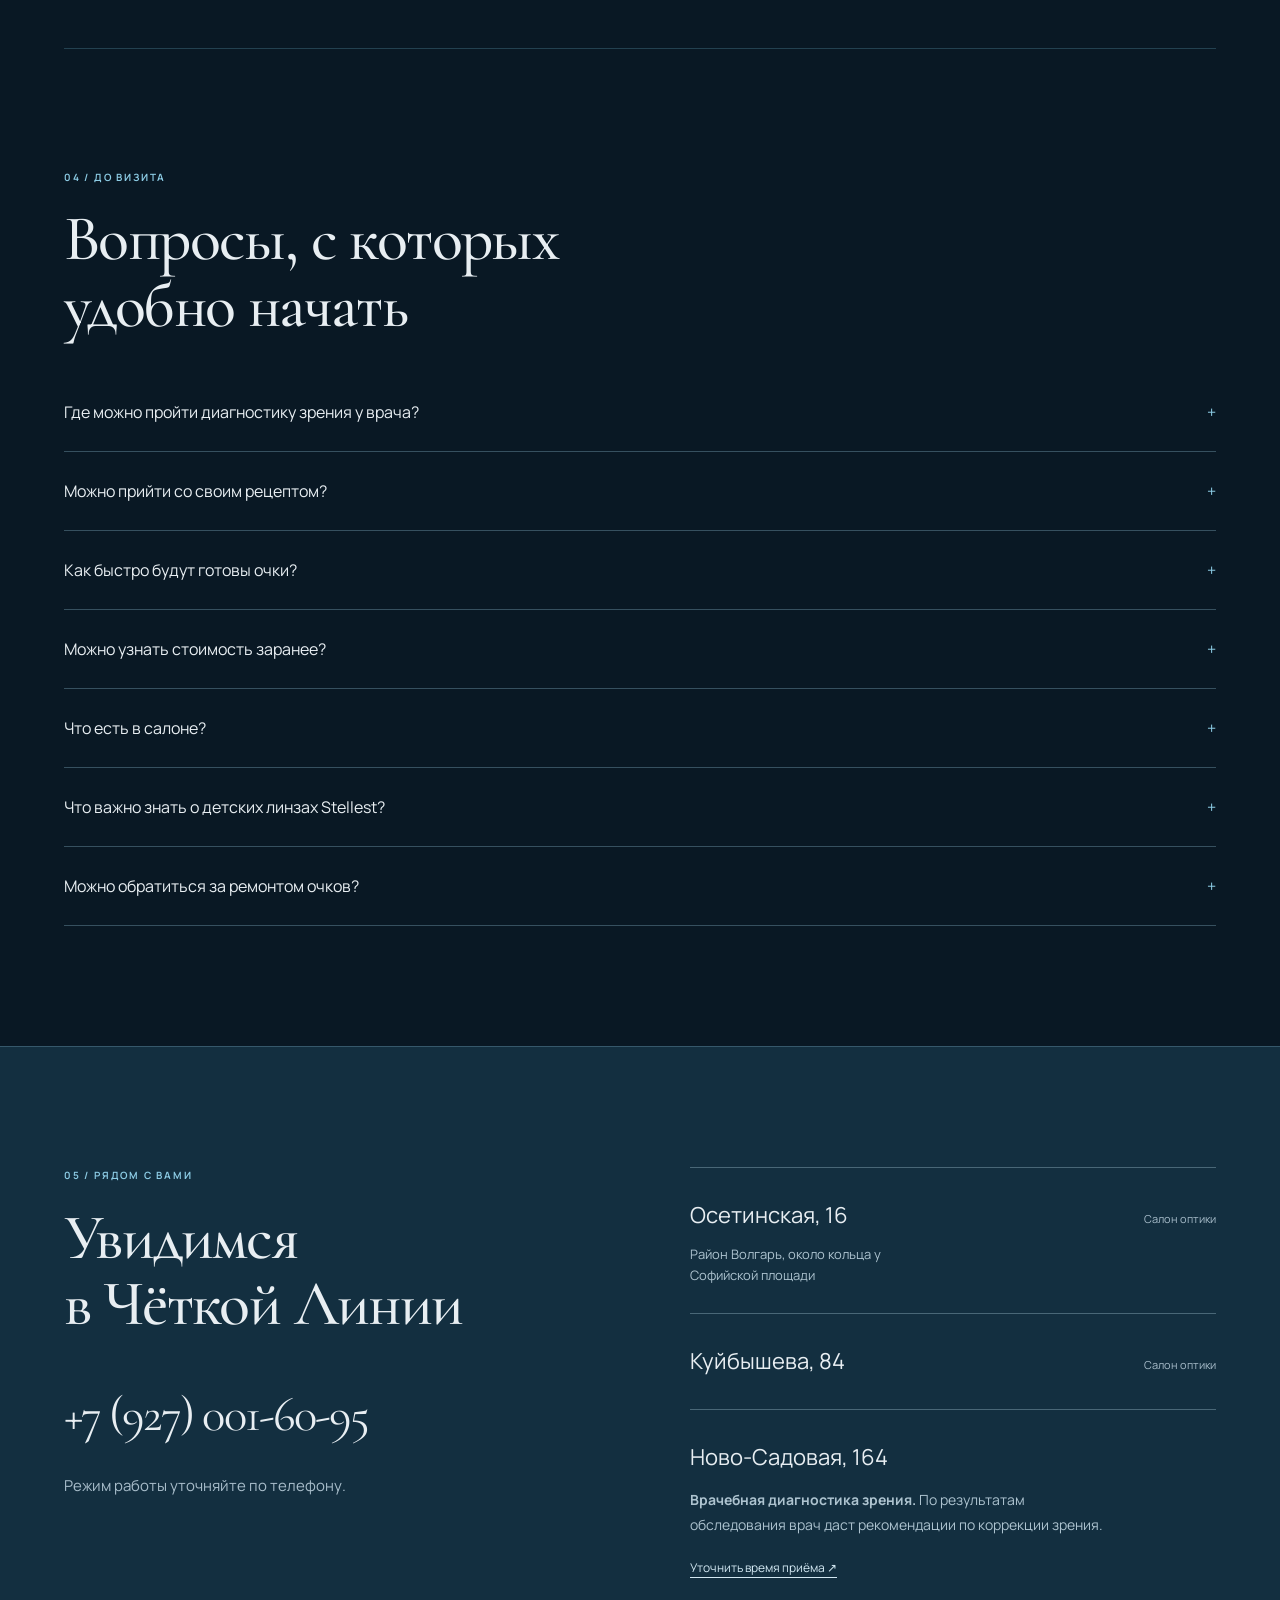
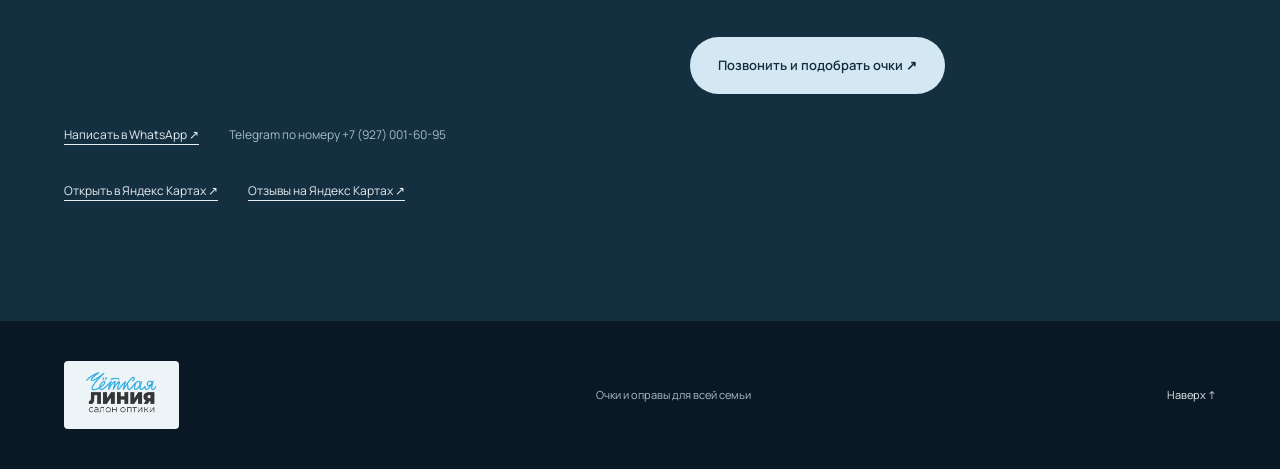
==== commit 99429878: "Add eyewear photos in frosted glass folders" ====
--- a/index.html
+++ b/index.html
@@ -22,7 +22,7 @@
 <meta name="twitter:image" content="https://hook-atelier.github.io/chetkaya-liniya/assets/hero.webp">
 <meta name="twitter:image:alt" content="Очки дужками к зрителю, чёткий город внутри линз">
 <link rel="stylesheet" href="assets/style.css">
-<link rel="stylesheet" href="assets/perspektiva.css?v=20261114-catalog">
+<link rel="stylesheet" href="assets/perspektiva.css?v=20261114-catalog-photos">
 <link rel="icon" type="image/svg+xml" href="data:image/svg+xml,%3Csvg%20xmlns%3D%22http%3A%2F%2Fwww.w3.org%2F2000%2Fsvg%22%20viewBox%3D%220%200%2064%2064%22%3E%3Crect%20width%3D%2264%22%20height%3D%2264%22%20rx%3D%2214%22%20fill%3D%22%23eef4f6%22%2F%3E%3Cg%20fill%3D%22none%22%20stroke%3D%22%23167da2%22%20stroke-width%3D%224%22%3E%3Crect%20x%3D%227%22%20y%3D%2224%22%20width%3D%2221%22%20height%3D%2217%22%20rx%3D%227%22%2F%3E%3Crect%20x%3D%2236%22%20y%3D%2224%22%20width%3D%2221%22%20height%3D%2217%22%20rx%3D%227%22%2F%3E%3Cpath%20d%3D%22M28%2030h8M3%2025l5%203m48%200%205-3%22%2F%3E%3C%2Fg%3E%3C%2Fsvg%3E">
 </head>
 <body>
@@ -75,17 +75,57 @@
 <h2>Для вашего взгляда</h2>
 <p>Оправы для детей и взрослых, очки на каждый день. Найдите свой вариант в салоне.</p>
 </div>
-<div class="catalog">
-<a href="#choose" class="product">
-<img src="assets/detail.webp" alt="Деталь графитовой оправы">
-<h3>Оправы <span>↗</span>
-</h3>
-</a>
-<a href="#choose" class="product">
-<img src="assets/morning.webp" alt="Очки в утреннем свете">
-<h3>Готовые очки <span>↗</span>
-</h3>
-</a>
+<div class="catalog catalog-folders">
+<details class="catalog-folder" id="frames-folder">
+<summary class="folder-trigger">
+<span class="folder-visual" aria-hidden="true">
+<span class="folder-back"></span>
+<span class="folder-sheets">
+<img src="assets/catalog/frame-round.webp" width="640" height="426" alt="" loading="lazy" decoding="async">
+<img src="assets/catalog/frame-rectangular.webp" width="640" height="426" alt="" loading="lazy" decoding="async">
+<img src="assets/catalog/frame-oval.webp" width="640" height="426" alt="" loading="lazy" decoding="async">
+</span>
+<span class="folder-front"></span>
+</span>
+<span class="folder-caption"><strong>Оправы</strong><small>5 фотографий</small></span>
+</summary>
+<div class="choice-variants">
+<h4>Варианты оправ</h4>
+<ul>
+<li><a href="assets/catalog/frame-round.webp" class="catalog-photo"><img src="assets/catalog/frame-round.webp" width="640" height="426" loading="lazy" decoding="async" alt="Круглая металлическая оправа"><strong>Круглые</strong></a></li>
+<li><a href="assets/catalog/frame-rectangular.webp" class="catalog-photo"><img src="assets/catalog/frame-rectangular.webp" width="640" height="426" loading="lazy" decoding="async" alt="Прямоугольная тёмно-синяя оправа"><strong>Прямоугольные</strong></a></li>
+<li><a href="assets/catalog/frame-oval.webp" class="catalog-photo"><img src="assets/catalog/frame-oval.webp" width="640" height="426" loading="lazy" decoding="async" alt="Овальная полупрозрачная оправа"><strong>Овальные</strong></a></li>
+<li><a href="assets/catalog/frame-cat-eye.webp" class="catalog-photo"><img src="assets/catalog/frame-cat-eye.webp" width="640" height="426" loading="lazy" decoding="async" alt="Бордовая оправа с приподнятыми уголками"><strong>«Кошачий глаз»</strong></a></li>
+<li><a href="assets/catalog/frame-kids.webp" class="catalog-photo"><img src="assets/catalog/frame-kids.webp" width="640" height="426" loading="lazy" decoding="async" alt="Бирюзовая детская оправа со скруглёнными углами"><strong>Детские квадратные</strong></a></li>
+</ul>
+<small>Изображения иллюстративные. Наличие уточняйте в салоне.</small>
+</div>
+</details>
+<details class="catalog-folder" id="readers-folder">
+<summary class="folder-trigger">
+<span class="folder-visual" aria-hidden="true">
+<span class="folder-back"></span>
+<span class="folder-sheets">
+<img src="assets/catalog/reader-rectangle.webp" width="640" height="426" alt="" loading="lazy" decoding="async">
+<img src="assets/catalog/reader-round.webp" width="640" height="426" alt="" loading="lazy" decoding="async">
+<img src="assets/catalog/reader-oval.webp" width="640" height="426" alt="" loading="lazy" decoding="async">
+</span>
+<span class="folder-front"></span>
+</span>
+<span class="folder-caption"><strong>Готовые очки</strong><small>5 фотографий</small></span>
+</summary>
+<div class="choice-variants">
+<h4>Варианты готовых очков для чтения</h4>
+<ul>
+<li><a href="assets/catalog/reader-rectangle.webp" class="catalog-photo"><img src="assets/catalog/reader-rectangle.webp" width="640" height="426" loading="lazy" decoding="async" alt="Прямоугольные очки для чтения в черепаховой оправе"><strong>Прямоугольные</strong></a></li>
+<li><a href="assets/catalog/reader-round.webp" class="catalog-photo"><img src="assets/catalog/reader-round.webp" width="640" height="426" loading="lazy" decoding="async" alt="Круглые очки для чтения в янтарной оправе"><strong>Круглые</strong></a></li>
+<li><a href="assets/catalog/reader-oval.webp" class="catalog-photo"><img src="assets/catalog/reader-oval.webp" width="640" height="426" loading="lazy" decoding="async" alt="Овальные очки для чтения в тонкой золотистой оправе"><strong>Овальные</strong></a></li>
+<li><a href="assets/catalog/reader-half-eye.webp" class="catalog-photo"><img src="assets/catalog/reader-half-eye.webp" width="640" height="426" loading="lazy" decoding="async" alt="Узкие очки для чтения с прямым верхом и округлым низом"><strong>Полукруглые</strong></a></li>
+<li><a href="assets/catalog/reader-hexagon.webp" class="catalog-photo"><img src="assets/catalog/reader-hexagon.webp" width="640" height="426" loading="lazy" decoding="async" alt="Шестиугольные очки для чтения в металлической оправе"><strong>Шестиугольные</strong></a></li>
+</ul>
+<small>Изображения иллюстративные. Наличие уточняйте в салоне.</small>
+</div>
+</details>
 </div>
 <a class="row" href="#choose">Контактные линзы <span>↗</span>
 </a>
@@ -93,7 +133,6 @@
 </a>
 <a class="row" href="#choose">Аксессуары <span>↗</span>
 </a>
-<small>Изображения оправ иллюстративные. Наличие уточняйте в салоне.</small>
 </section>
 <section class="section stellest" id="stellest">
 <div class="wrap stellest-grid">
@@ -171,26 +210,8 @@
 <div class="answer" aria-live="polite">
 <h3 id="choice-title">Оправы</h3>
 <p id="choice-description">Примерьте оправу в салоне, чтобы оценить форму и посадку. Позвоните, чтобы уточнить ассортимент.</p>
-<section class="choice-variants" data-choice="Оправы">
-<h4>Варианты оправ</h4>
-<ul>
-<li><strong>Круглые</strong><span>Линзы округлой формы.</span></li>
-<li><strong>Прямоугольные</strong><span>Прямые линии и выраженные углы.</span></li>
-<li><strong>Овальные</strong><span>Вытянутая форма с мягким контуром.</span></li>
-<li><strong>«Кошачий глаз»</strong><span>Приподнятые внешние уголки.</span></li>
-<li><strong>Детские</strong><span>Размер и посадку подбираем на примерке.</span></li>
-</ul>
-</section>
-<section class="choice-variants" data-choice="Готовые очки">
-<h4>Варианты готовых очков для чтения</h4>
-<ul>
-<li><strong>Прямоугольные</strong><span>Классическая форма с прямыми линиями.</span></li>
-<li><strong>Круглые</strong><span>Выраженный округлый контур.</span></li>
-<li><strong>Овальные</strong><span>Вытянутая форма без острых углов.</span></li>
-<li><strong>Компактные</strong><span>Небольшая оправа, которую удобно брать с собой.</span></li>
-<li><strong>В тонкой оправе</strong><span>Лаконичный вариант с тонким ободком.</span></li>
-</ul>
-</section>
+<p class="choice-gallery" data-choice="Оправы"><a href="#frames-folder">Посмотреть 5 фотографий · оправы ↗</a></p>
+<p class="choice-gallery" data-choice="Готовые очки"><a href="#readers-folder">Посмотреть 5 фотографий · готовые очки ↗</a></p>
 <a class="btn" href="tel:+79270016095">Позвонить и подобрать очки ↗</a>
 </div>
 </section>
@@ -267,7 +288,7 @@
 <a href="#main">Наверх ↑</a>
 </footer>
 <a class="mobile-call btn" href="tel:+79270016095">Позвонить в салон ↗</a>
-<script src="assets/app.js?v=20261114-catalog">
+<script src="assets/app.js?v=20261114-catalog-photos">
 </script>
 <script src="assets/motion.js">
 </script>
--- a/assets/perspektiva.css
+++ b/assets/perspektiva.css
@@ -71,9 +71,39 @@
 .address-clinic .address-note{max-width:48ch;font-size:14px;line-height:1.75;margin-top:12px}
 .clinic-call{display:inline-flex;align-items:center;min-height:44px;margin-top:8px;font-size:12px;color:#d3e8f2;text-decoration:underline;text-underline-offset:5px}
 
-.choice-variants{margin:0 0 25px}
+.catalog-folders{align-items:start;grid-template-columns:repeat(2,minmax(0,1fr));gap:clamp(24px,5vw,70px);margin:34px 0 25px}
+.catalog-folder{min-width:0;padding:0;border-bottom:1px solid var(--line)}
+.folder-trigger{display:grid;gap:16px;padding:8px 0 16px;list-style:none;cursor:pointer}
+.folder-trigger::-webkit-details-marker{display:none}
+.folder-trigger::after{content:none!important}
+.folder-visual{position:relative;display:block;isolation:isolate;aspect-ratio:1.72;width:min(100%,400px);margin-inline:auto;perspective:700px}
+.folder-back,.folder-front,.folder-sheets{position:absolute;display:block}
+.folder-back{inset:14% 0 0;border-radius:16px;background:linear-gradient(155deg,#658da5,#254255);border:1px solid #83aabc;box-shadow:0 18px 34px #030d1780}
+.folder-back::before{content:'';position:absolute;right:0;top:-12%;width:43%;height:18%;border-radius:12px 13px 0 0;background:#557c95}
+.folder-sheets{inset:0;z-index:1;pointer-events:none}
+.folder-sheets img{position:absolute;inset:auto 0 16%;margin:auto;width:64%;height:auto;border-radius:8px;box-shadow:0 5px 17px #07152380;transform:translateY(4%);transition:transform .52s cubic-bezier(.2,.8,.2,1)}
+.folder-sheets img:first-child{transform:translate(-10%,1%) rotate(-6deg)}
+.folder-sheets img:last-child{transform:translate(10%,1%) rotate(6deg)}
+.folder-front{z-index:2;inset:43% 0 0;border-radius:14px;background:linear-gradient(155deg,#c2e3f15e,#174054ce 77%);border:1px solid #9fc8da80;box-shadow:inset 0 1px 0 #e9faff65;backdrop-filter:blur(8px) saturate(1.3);transform-origin:bottom center;transition:transform .52s cubic-bezier(.2,.8,.2,1)}
+.folder-trigger:is(:hover,:focus-visible) .folder-front{transform:rotateX(-13deg)}
+.catalog-folder[open] .folder-front{transform:rotateX(-24deg)}
+.folder-trigger:is(:hover,:focus-visible) .folder-sheets img:first-child,.catalog-folder[open] .folder-sheets img:first-child{transform:translate(-24%,-17%) rotate(-10deg)}
+.folder-trigger:is(:hover,:focus-visible) .folder-sheets img:nth-child(2),.catalog-folder[open] .folder-sheets img:nth-child(2){transform:translateY(-24%)}
+.folder-trigger:is(:hover,:focus-visible) .folder-sheets img:last-child,.catalog-folder[open] .folder-sheets img:last-child{transform:translate(24%,-17%) rotate(10deg)}
+.folder-caption{display:flex;gap:10px;align-items:center;flex-wrap:wrap;justify-content:space-between;color:var(--ink)}
+.folder-caption strong{font-family:Cormorant,Georgia,serif;font-size:clamp(28px,3vw,42px);font-weight:500;line-height:1.1}
+.folder-caption small{font-size:12px}
+.folder-caption small::after{content:' +' ;margin-left:4px;color:var(--blue)}
+.catalog-folder[open] .folder-caption small::after{content:' −'}
+.choice-variants{margin:0 0 20px}
 .choice-variants h4{margin:0 0 7px;font-size:14px;font-weight:700}
-.choice-variants ul{padding:0;margin:0;list-style:none}
-.choice-variants li{display:grid;gap:2px;padding:9px 0;border-bottom:1px solid var(--line);font-size:13px;line-height:1.55}
-.choice-variants li span{color:var(--muted)}
-#choose:has(.choice-variants:not([hidden])) .answer p{min-height:0}
+.choice-variants ul{display:grid;grid-template-columns:repeat(2,minmax(0,1fr));gap:12px;padding:0;margin:10px 0;list-style:none}
+.choice-variants li{min-width:0;overflow:hidden;border:1px solid var(--line);border-radius:6px;background:#102836;font-size:13px;line-height:1.45}
+.choice-variants img{display:block;width:100%;height:auto;aspect-ratio:640/426;object-fit:cover;background:#c4d3e1}
+.choice-variants li strong{display:block;padding:9px 10px;overflow-wrap:anywhere}
+.choice-variants small{display:block;color:var(--muted)}
+.catalog-photo{display:block}
+.catalog-photo:focus-visible{outline-offset:-3px}
+#choose .choice-gallery{min-height:0;margin-top:-12px}
+.choice-gallery a{text-decoration:underline;text-underline-offset:4px;color:var(--blue)}
+@media(max-width:620px){.catalog-folders{grid-template-columns:1fr}.folder-visual{width:min(92%,345px)}}
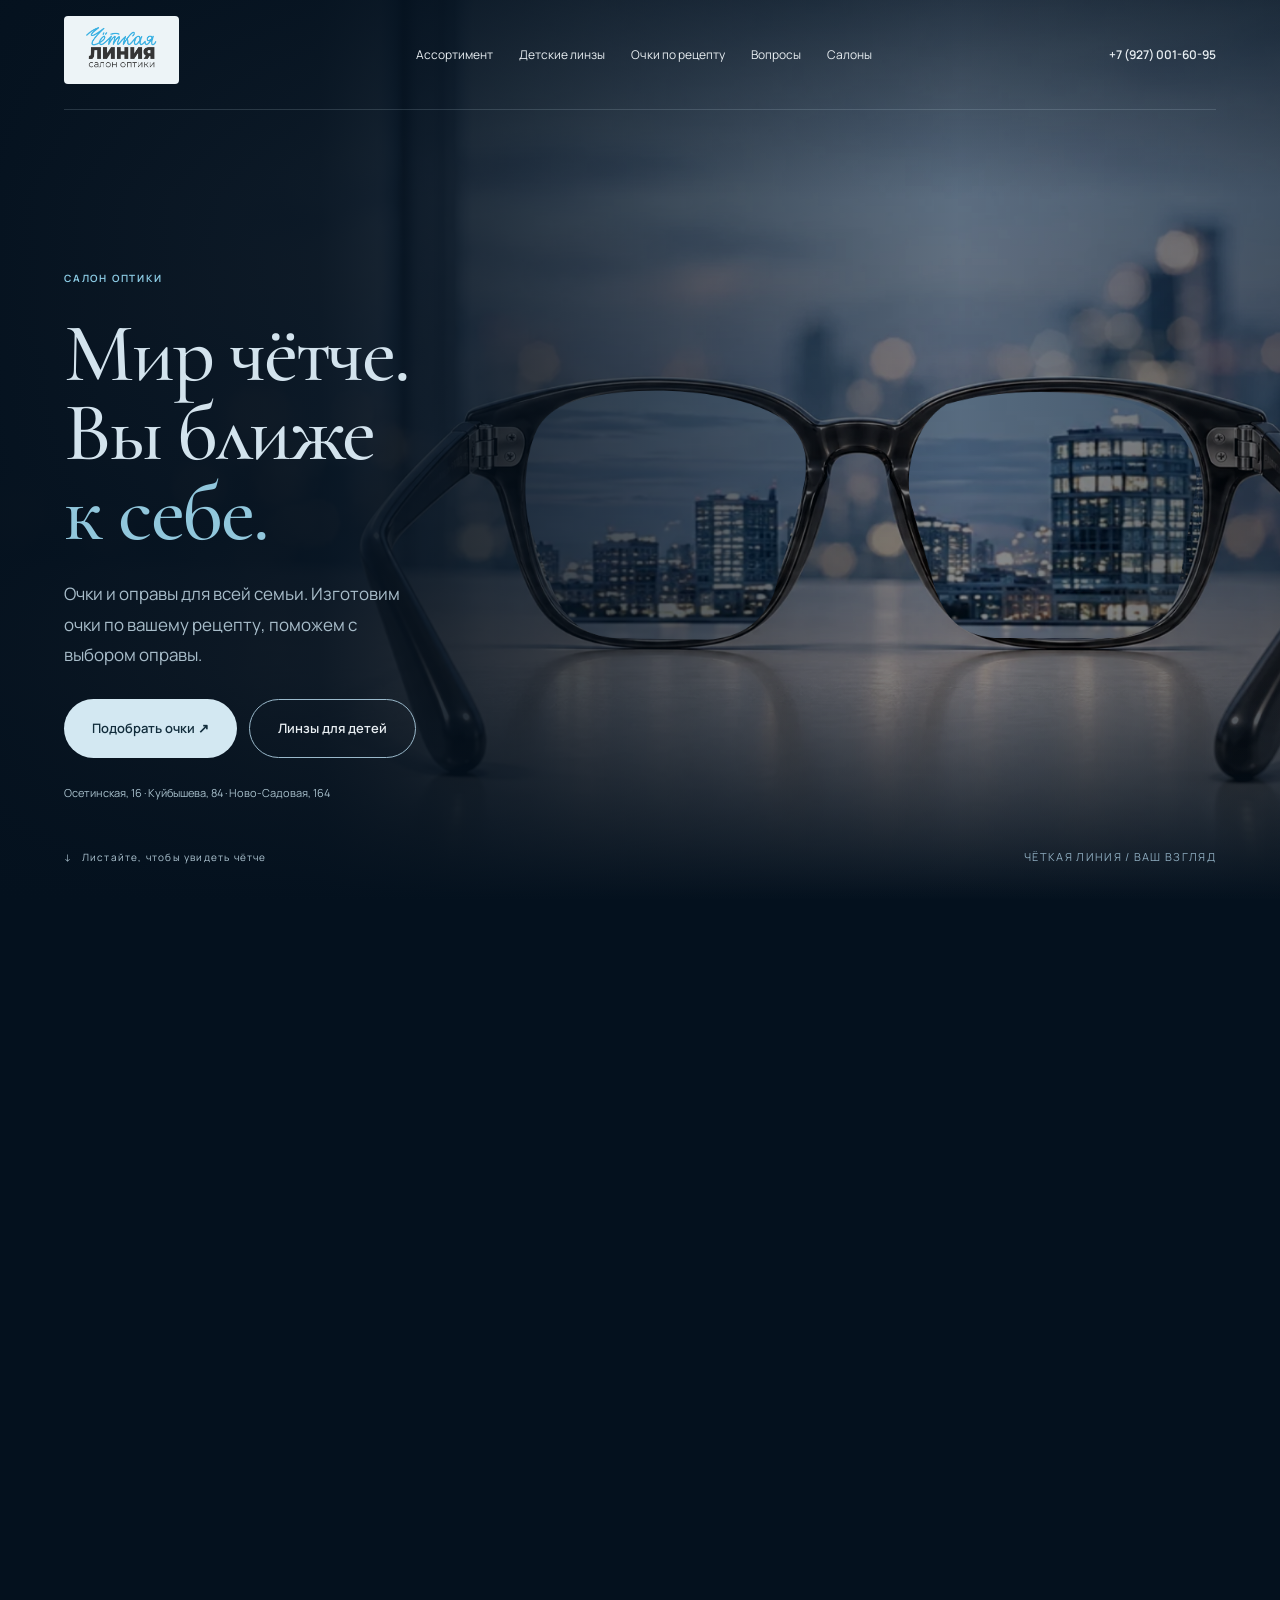
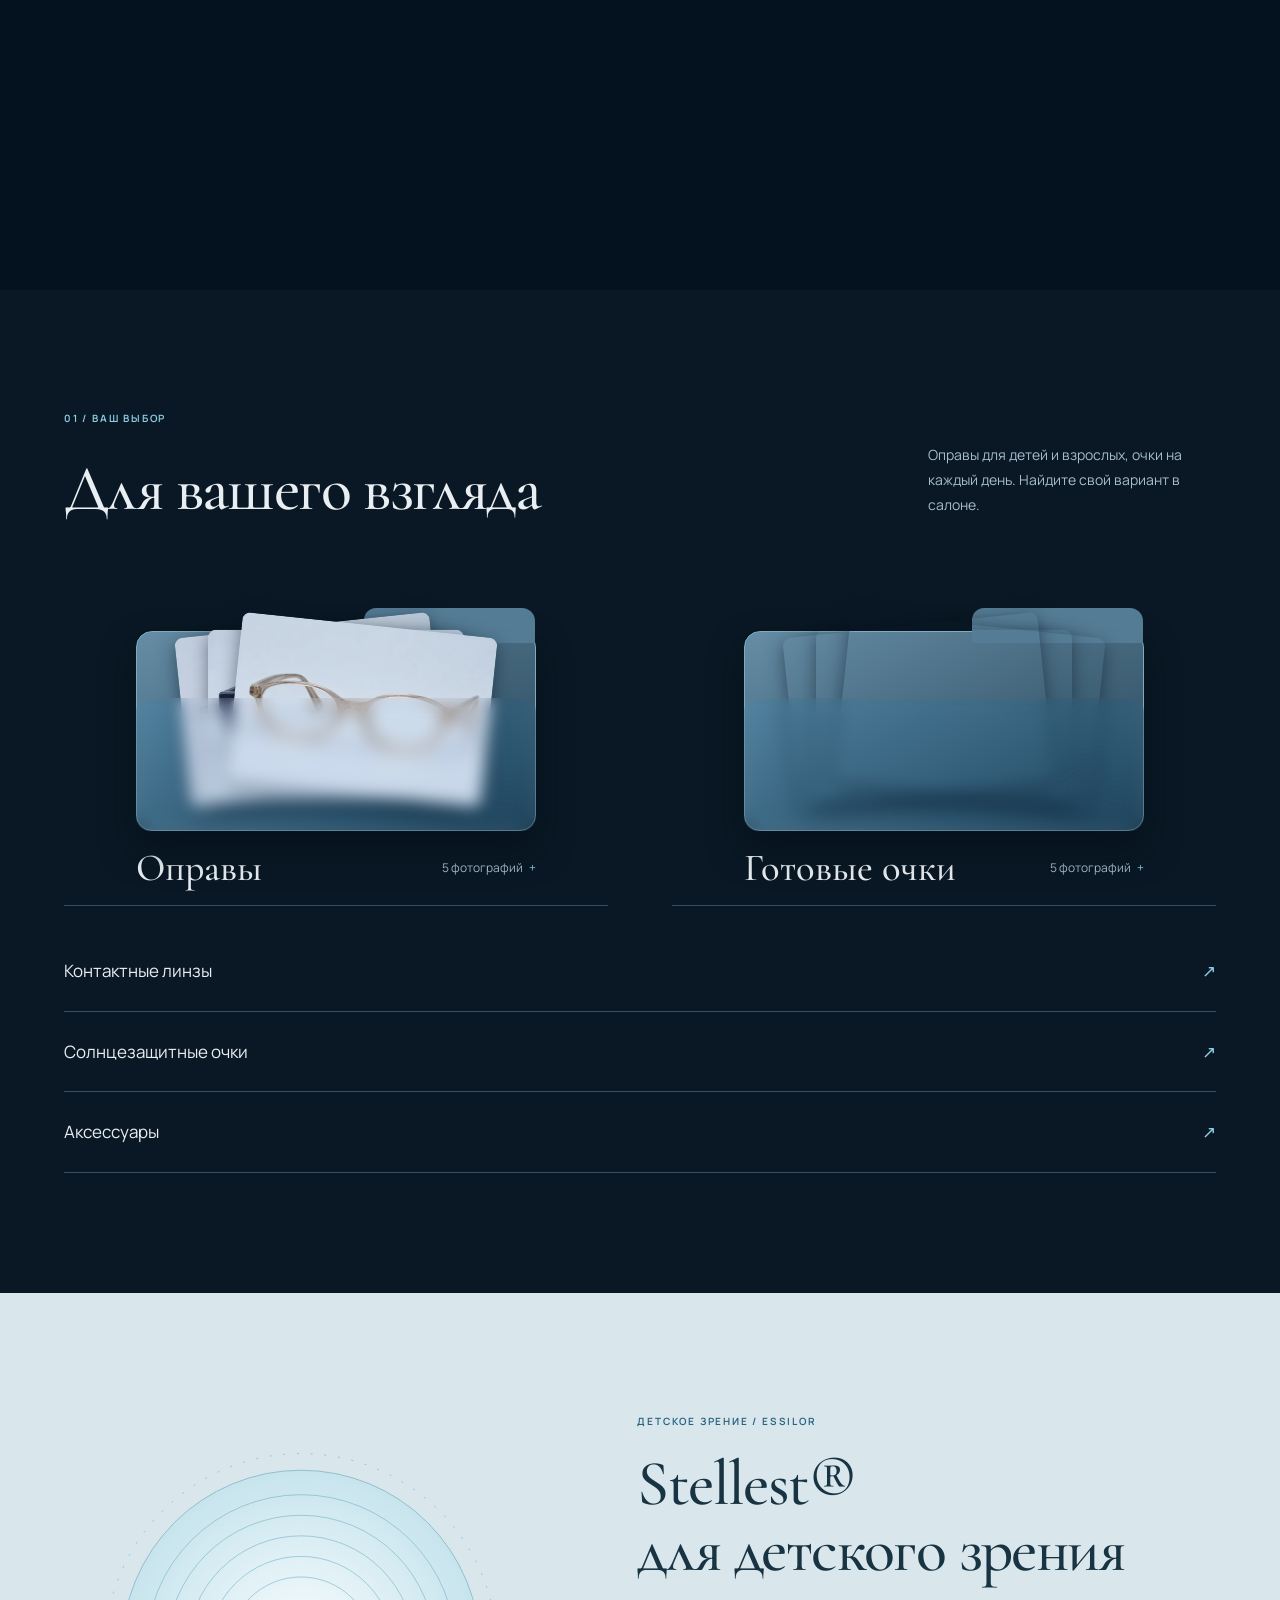
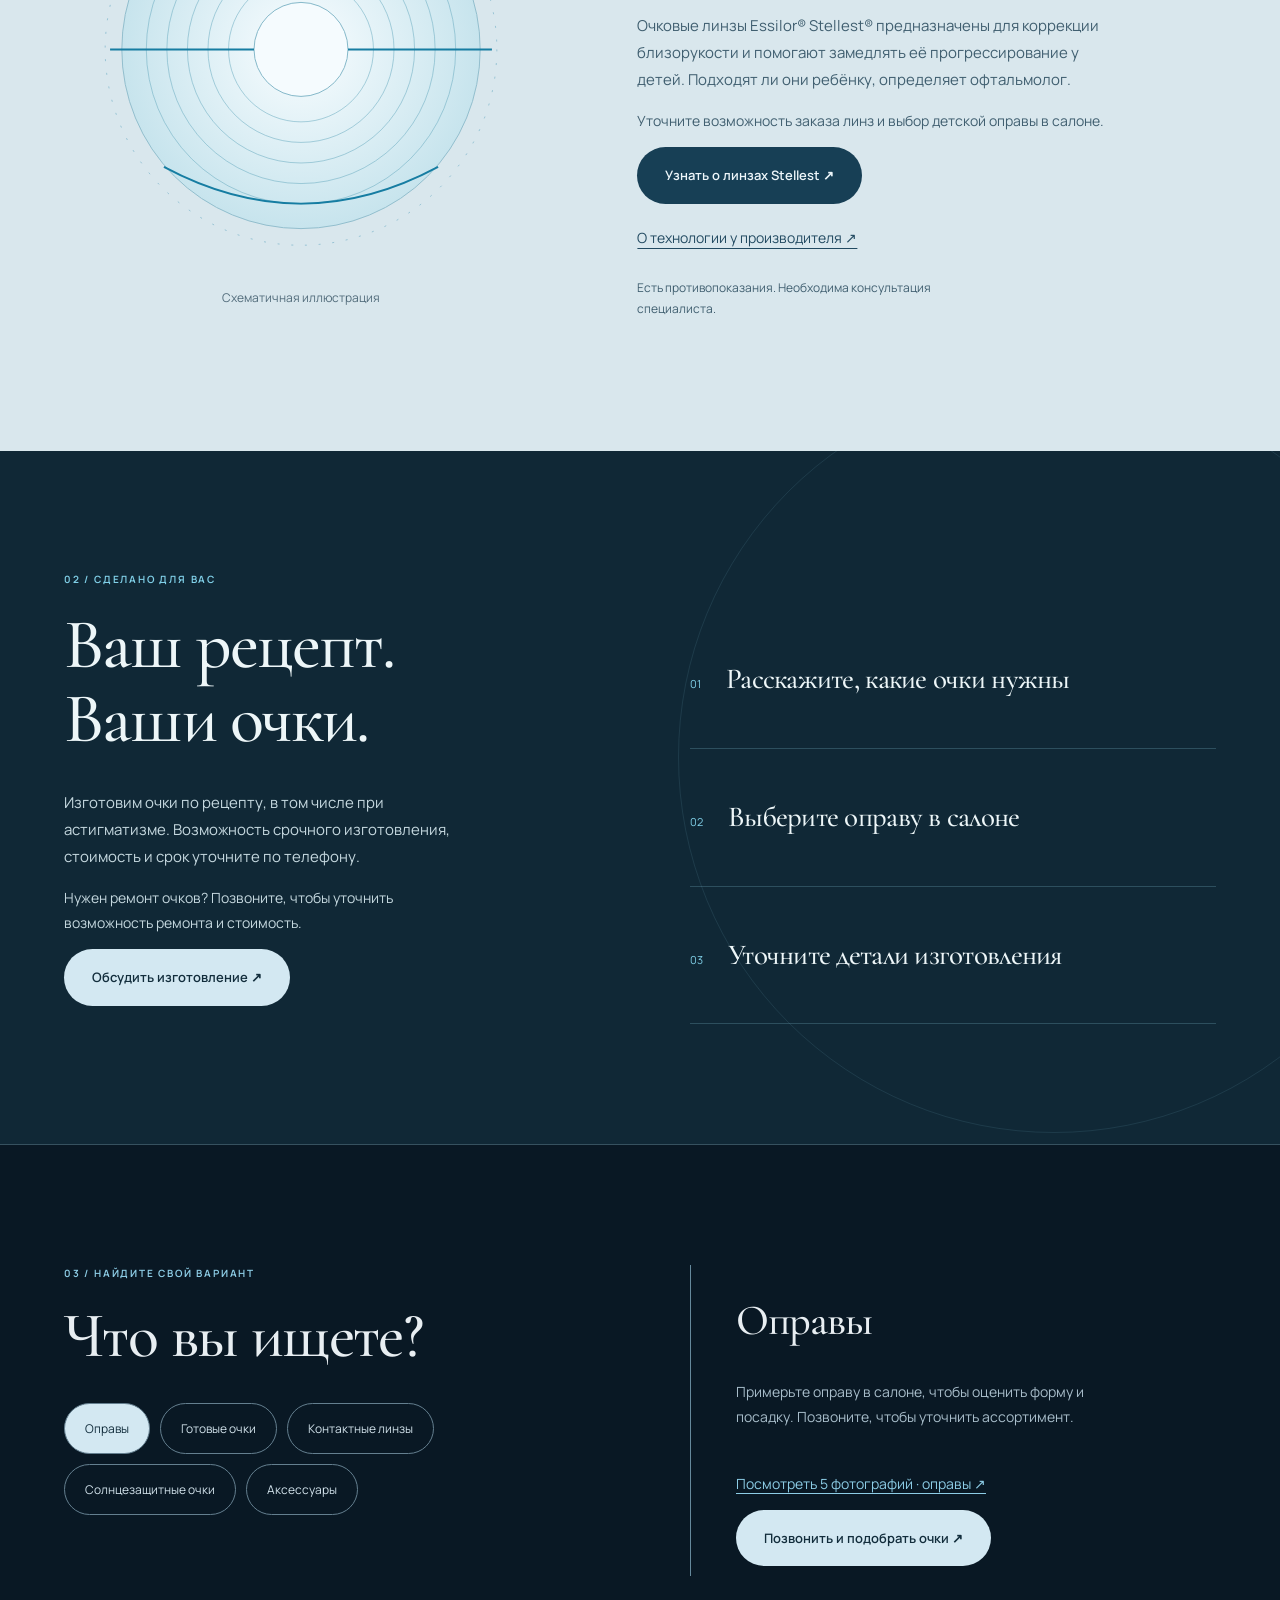
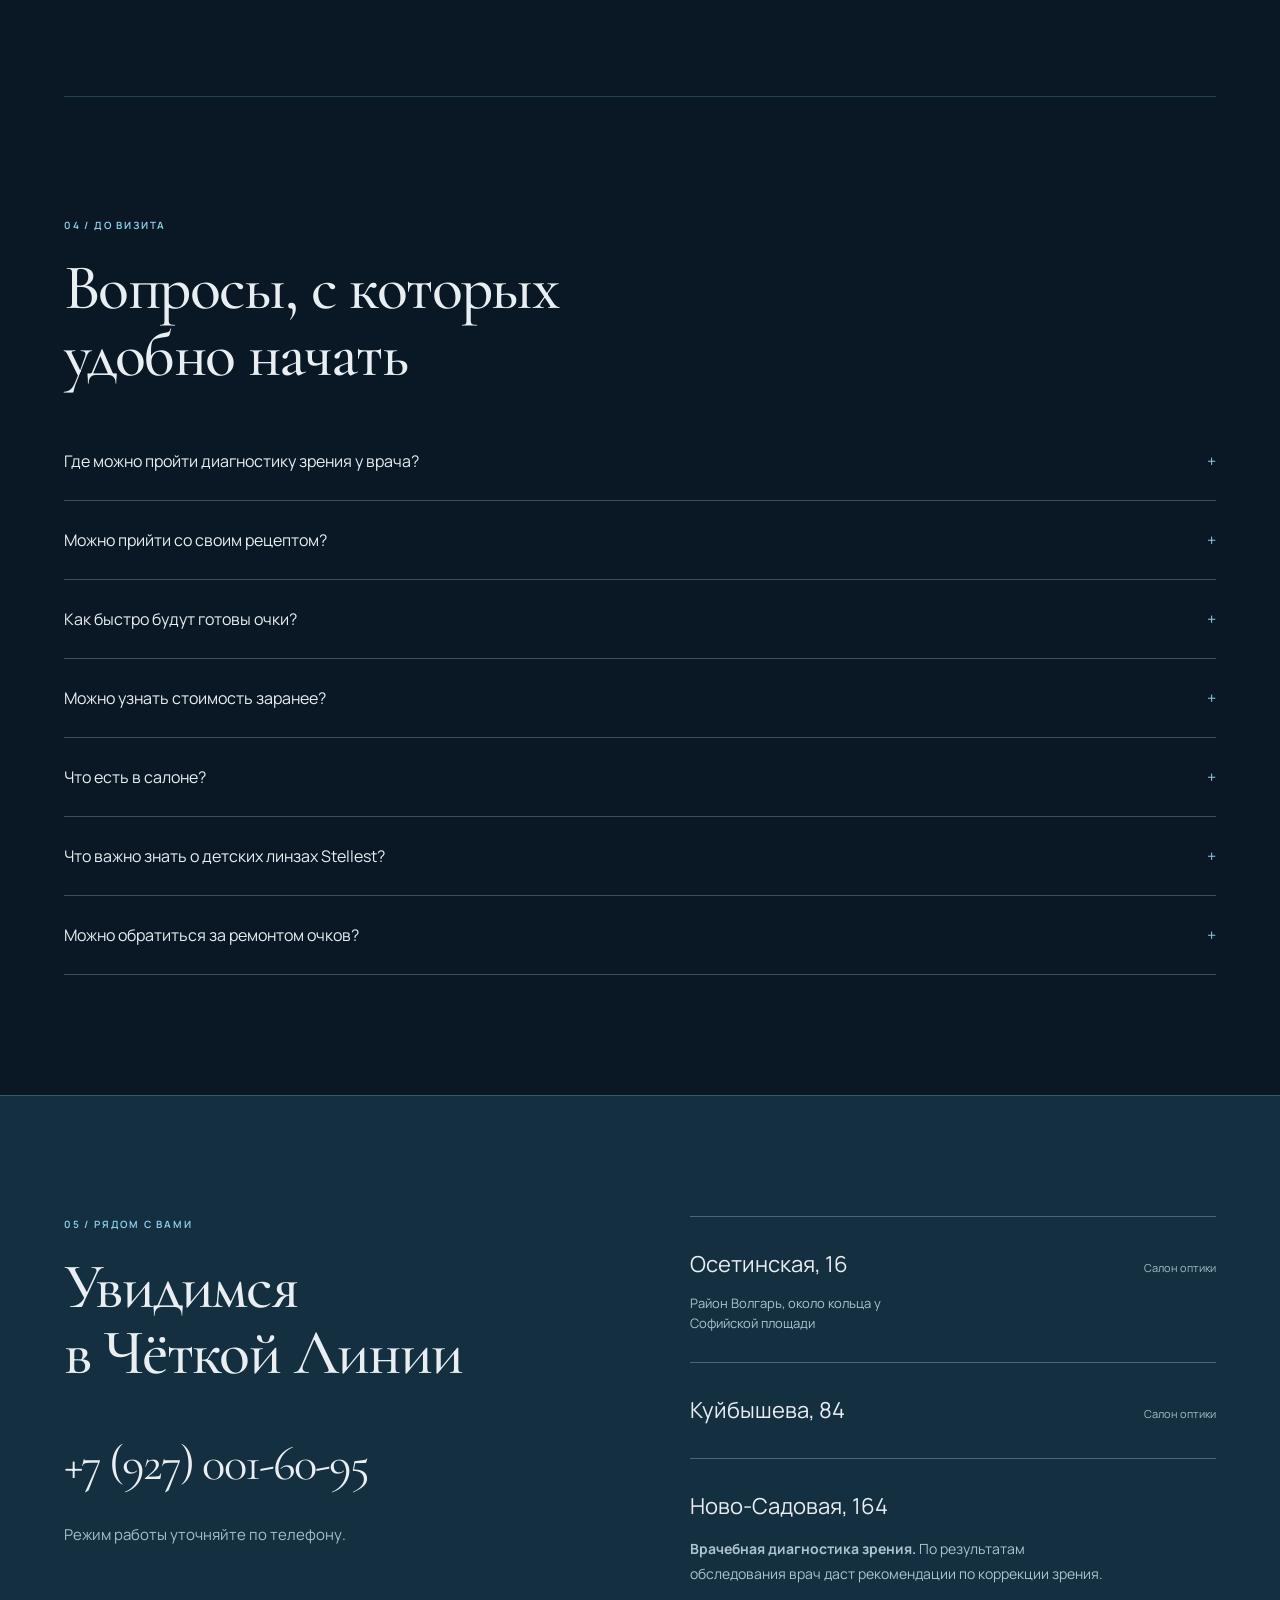
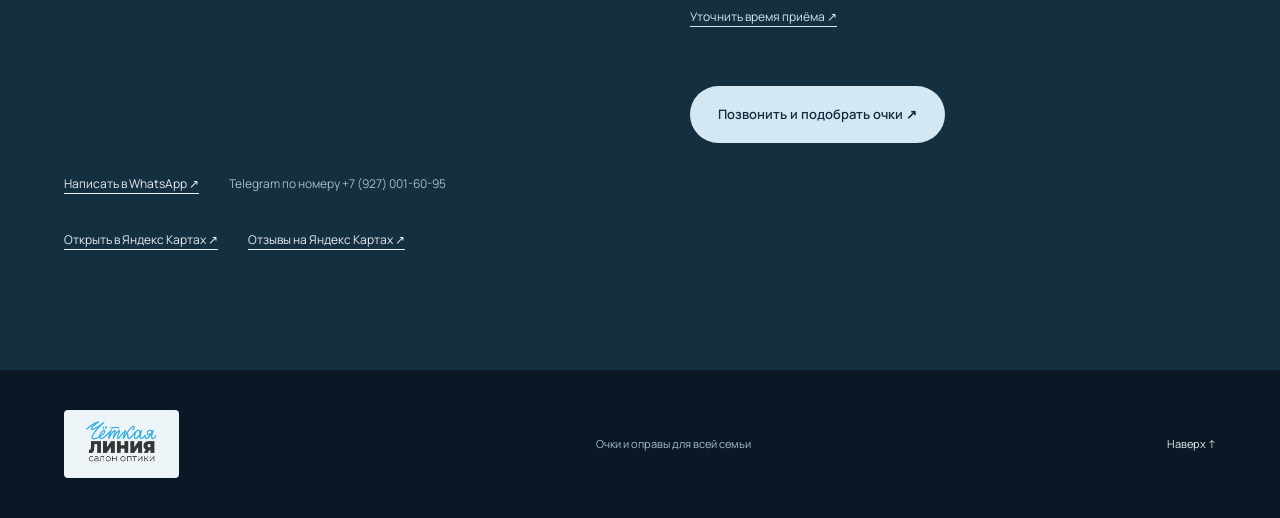
==== commit 21585c53: "Align the two eyewear folder covers" ====
--- a/index.html
+++ b/index.html
@@ -22,7 +22,7 @@
 <meta name="twitter:image" content="https://hook-atelier.github.io/chetkaya-liniya/assets/hero.webp">
 <meta name="twitter:image:alt" content="Очки дужками к зрителю, чёткий город внутри линз">
 <link rel="stylesheet" href="assets/style.css">
-<link rel="stylesheet" href="assets/perspektiva.css?v=20261114-catalog-photos">
+<link rel="stylesheet" href="assets/perspektiva.css?v=20261114-folders-aligned">
 <link rel="icon" type="image/svg+xml" href="data:image/svg+xml,%3Csvg%20xmlns%3D%22http%3A%2F%2Fwww.w3.org%2F2000%2Fsvg%22%20viewBox%3D%220%200%2064%2064%22%3E%3Crect%20width%3D%2264%22%20height%3D%2264%22%20rx%3D%2214%22%20fill%3D%22%23eef4f6%22%2F%3E%3Cg%20fill%3D%22none%22%20stroke%3D%22%23167da2%22%20stroke-width%3D%224%22%3E%3Crect%20x%3D%227%22%20y%3D%2224%22%20width%3D%2221%22%20height%3D%2217%22%20rx%3D%227%22%2F%3E%3Crect%20x%3D%2236%22%20y%3D%2224%22%20width%3D%2221%22%20height%3D%2217%22%20rx%3D%227%22%2F%3E%3Cpath%20d%3D%22M28%2030h8M3%2025l5%203m48%200%205-3%22%2F%3E%3C%2Fg%3E%3C%2Fsvg%3E">
 </head>
 <body>
--- a/assets/perspektiva.css
+++ b/assets/perspektiva.css
@@ -73,7 +73,7 @@
 
 .catalog-folders{align-items:start;grid-template-columns:repeat(2,minmax(0,1fr));gap:clamp(24px,5vw,70px);margin:34px 0 25px}
 .catalog-folder{min-width:0;padding:0;border-bottom:1px solid var(--line)}
-.folder-trigger{display:grid;gap:16px;padding:8px 0 16px;list-style:none;cursor:pointer}
+.folder-trigger{display:grid;grid-template-columns:minmax(0,1fr);width:100%;gap:16px;padding:8px 0 16px;list-style:none;cursor:pointer}
 .folder-trigger::-webkit-details-marker{display:none}
 .folder-trigger::after{content:none!important}
 .folder-visual{position:relative;display:block;isolation:isolate;aspect-ratio:1.72;width:min(100%,400px);margin-inline:auto;perspective:700px}
@@ -90,7 +90,7 @@
 .folder-trigger:is(:hover,:focus-visible) .folder-sheets img:first-child,.catalog-folder[open] .folder-sheets img:first-child{transform:translate(-24%,-17%) rotate(-10deg)}
 .folder-trigger:is(:hover,:focus-visible) .folder-sheets img:nth-child(2),.catalog-folder[open] .folder-sheets img:nth-child(2){transform:translateY(-24%)}
 .folder-trigger:is(:hover,:focus-visible) .folder-sheets img:last-child,.catalog-folder[open] .folder-sheets img:last-child{transform:translate(24%,-17%) rotate(10deg)}
-.folder-caption{display:flex;gap:10px;align-items:center;flex-wrap:wrap;justify-content:space-between;color:var(--ink)}
+.folder-caption{display:flex;gap:10px;align-items:center;flex-wrap:wrap;justify-content:space-between;width:min(100%,400px);margin-inline:auto;color:var(--ink)}
 .folder-caption strong{font-family:Cormorant,Georgia,serif;font-size:clamp(28px,3vw,42px);font-weight:500;line-height:1.1}
 .folder-caption small{font-size:12px}
 .folder-caption small::after{content:' +' ;margin-left:4px;color:var(--blue)}
@@ -106,4 +106,4 @@
 .catalog-photo:focus-visible{outline-offset:-3px}
 #choose .choice-gallery{min-height:0;margin-top:-12px}
 .choice-gallery a{text-decoration:underline;text-underline-offset:4px;color:var(--blue)}
-@media(max-width:620px){.catalog-folders{grid-template-columns:1fr}.folder-visual{width:min(92%,345px)}}
+@media(max-width:620px){.catalog-folders{grid-template-columns:1fr}.folder-visual,.folder-caption{width:min(92%,345px)}}
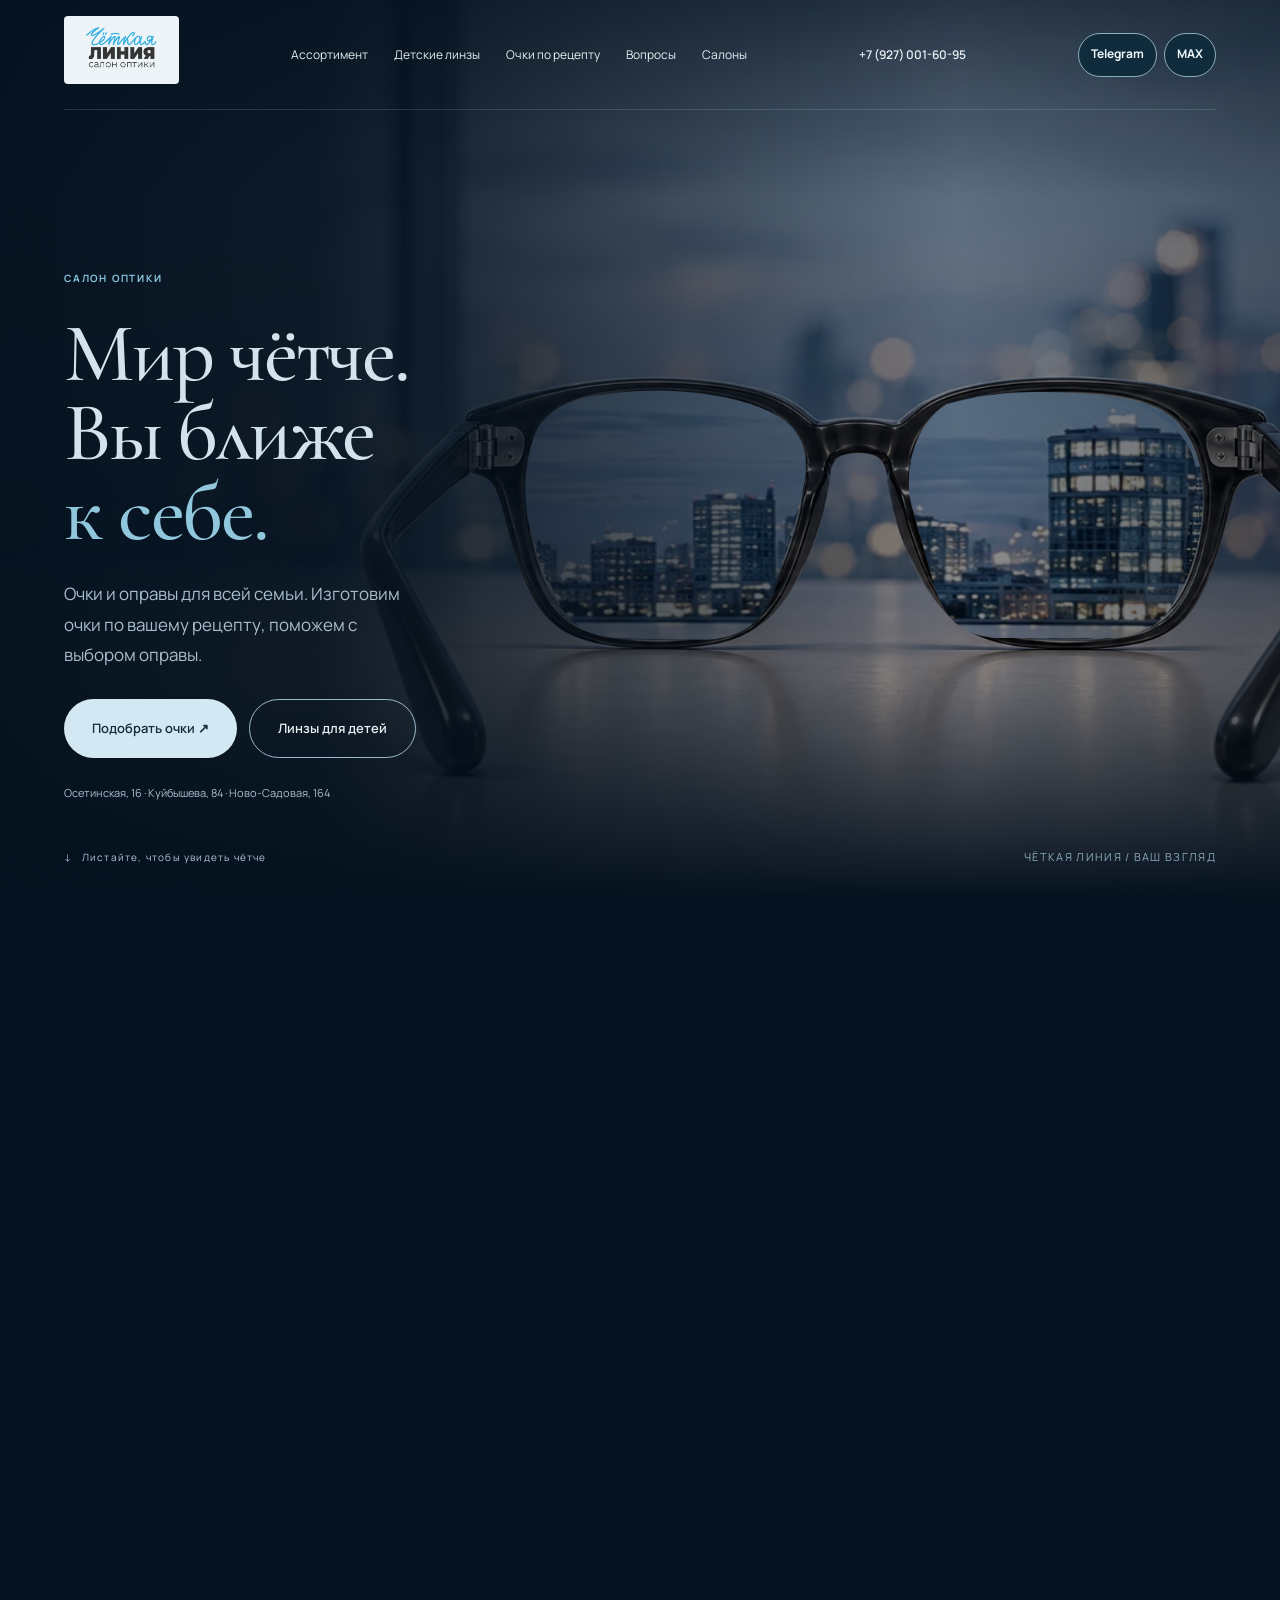
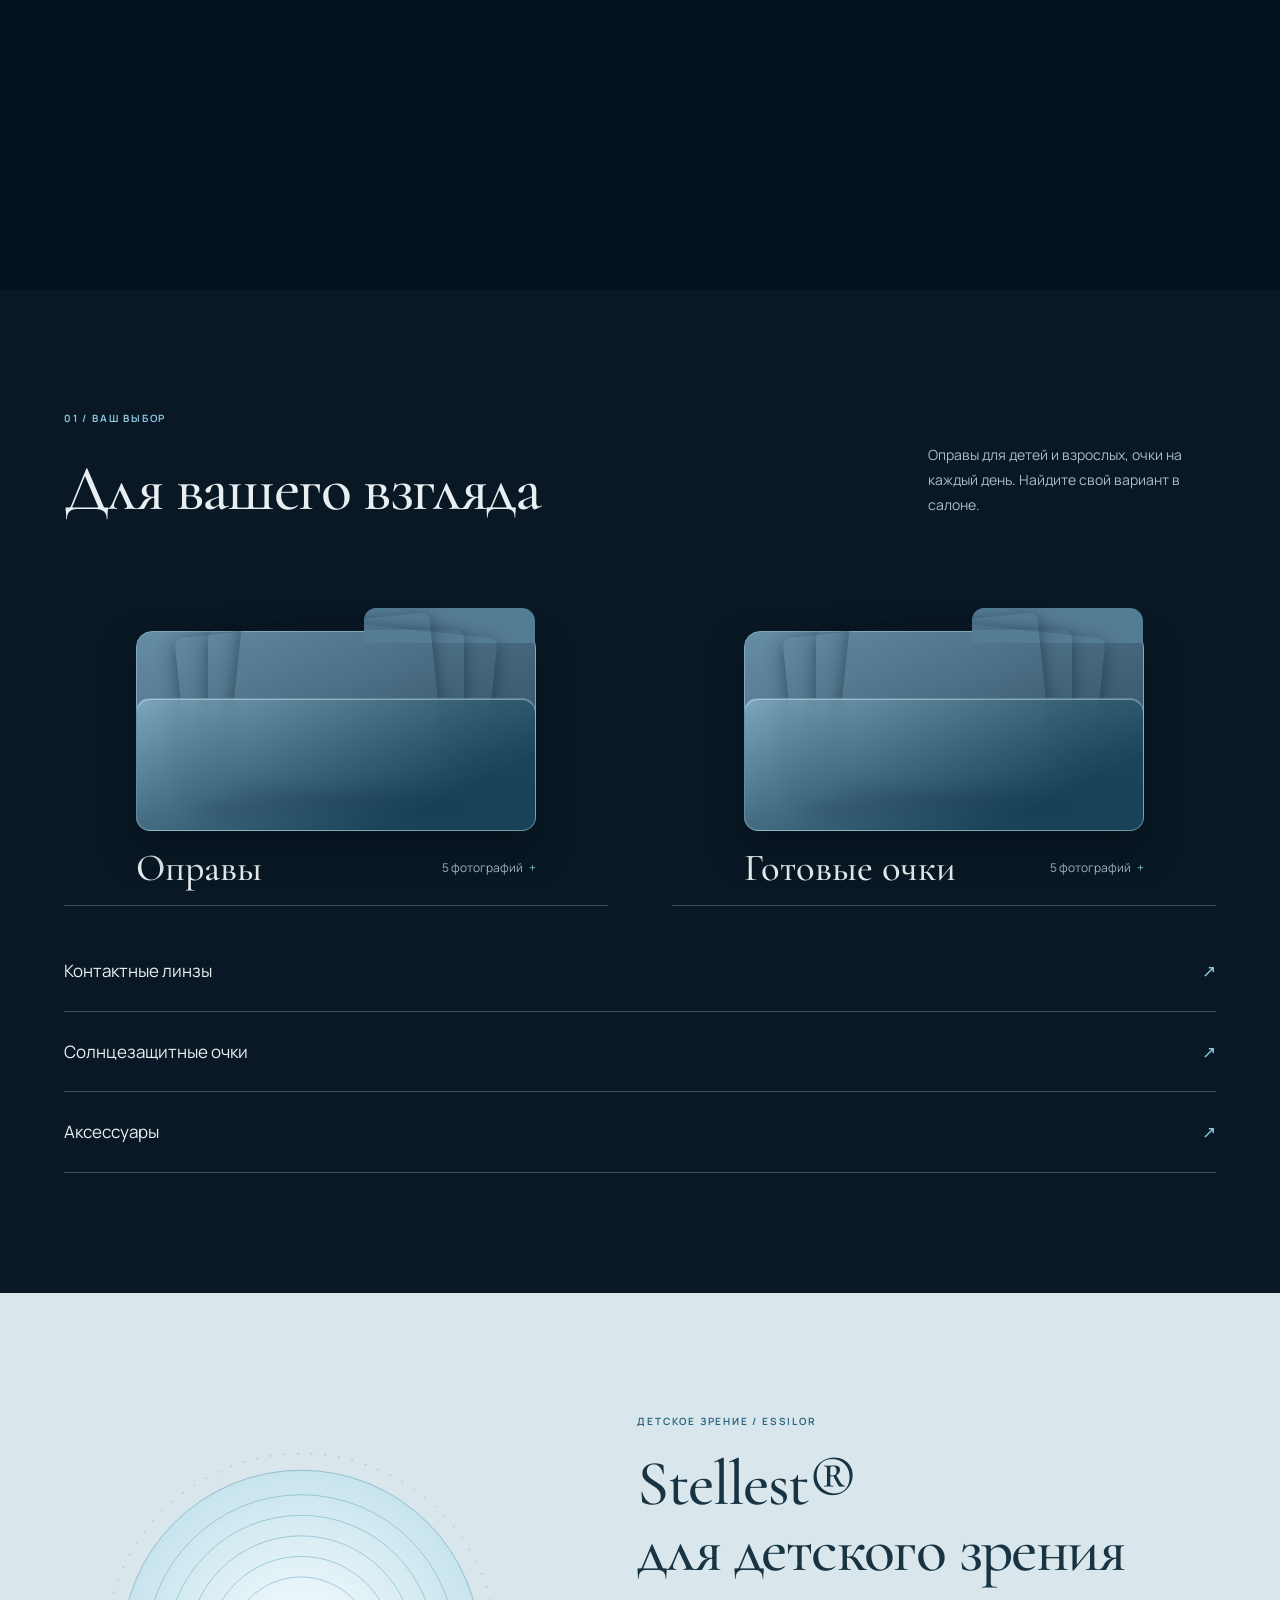
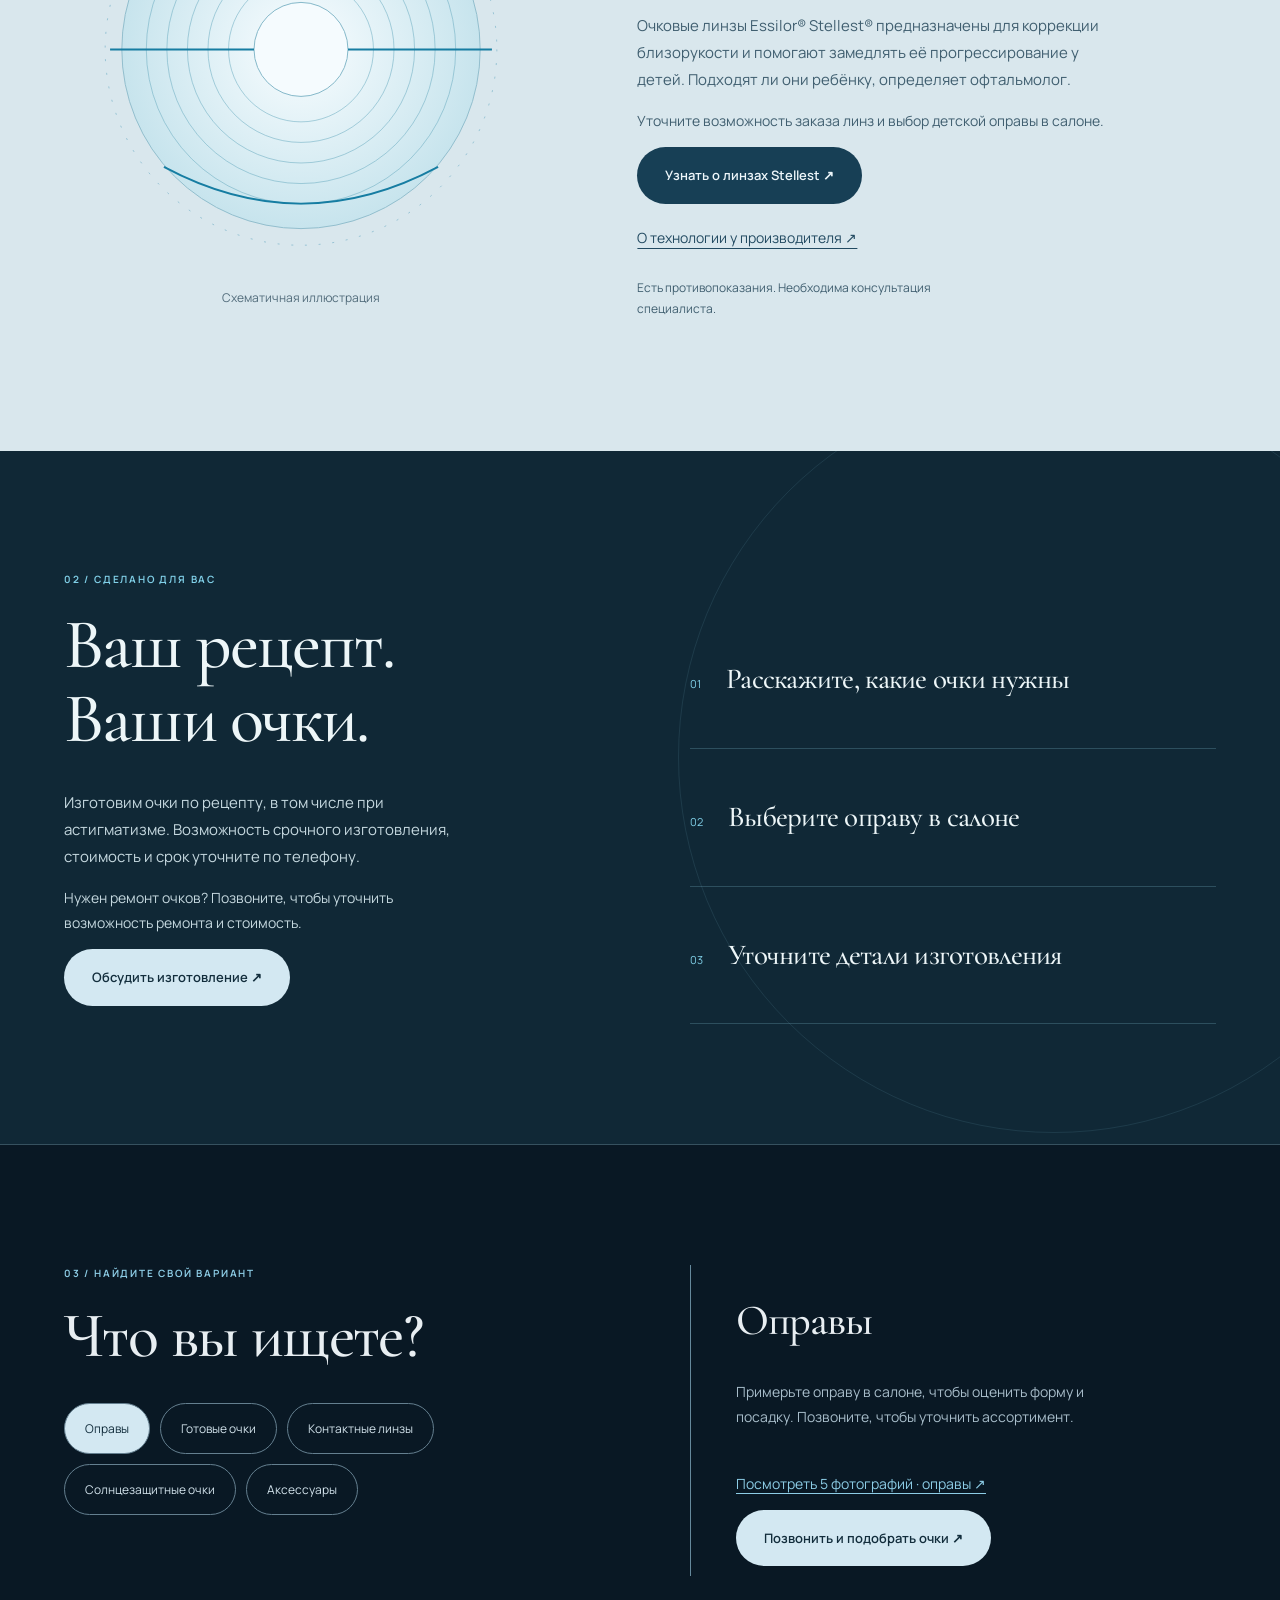
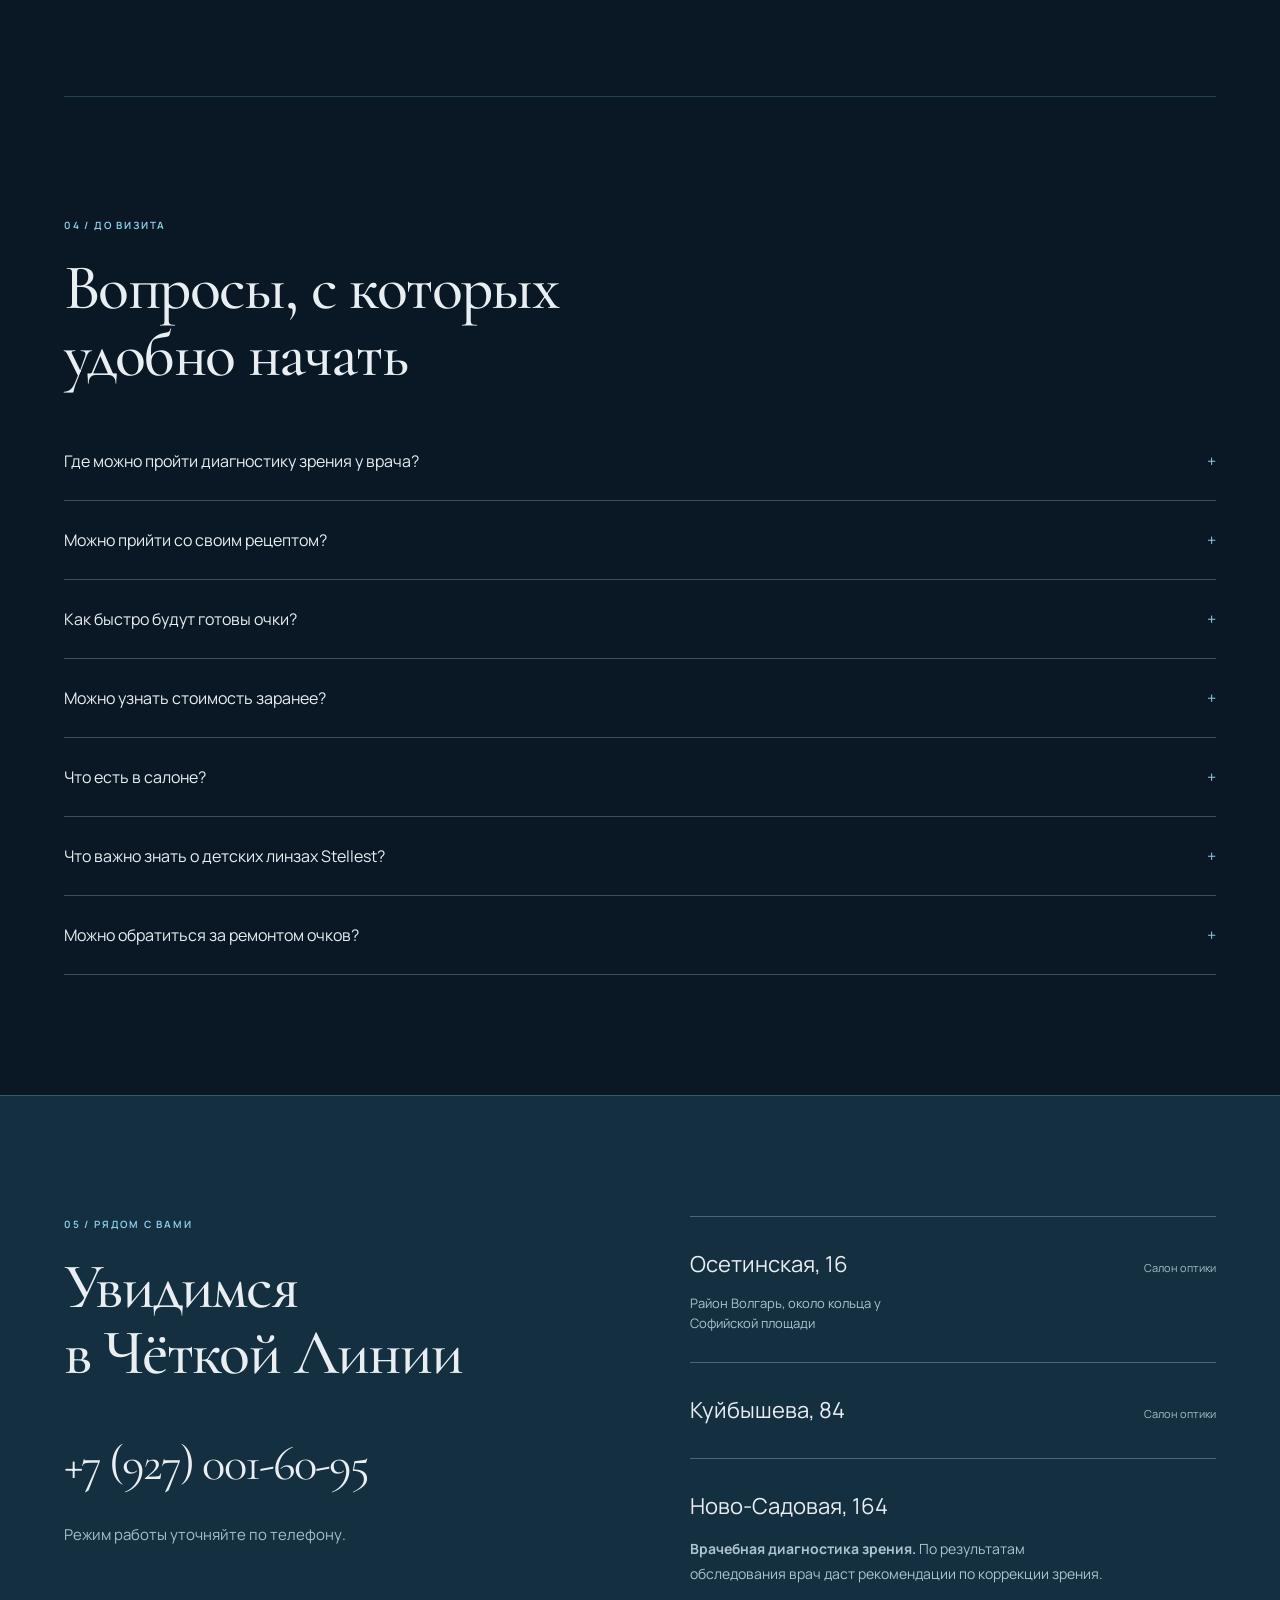
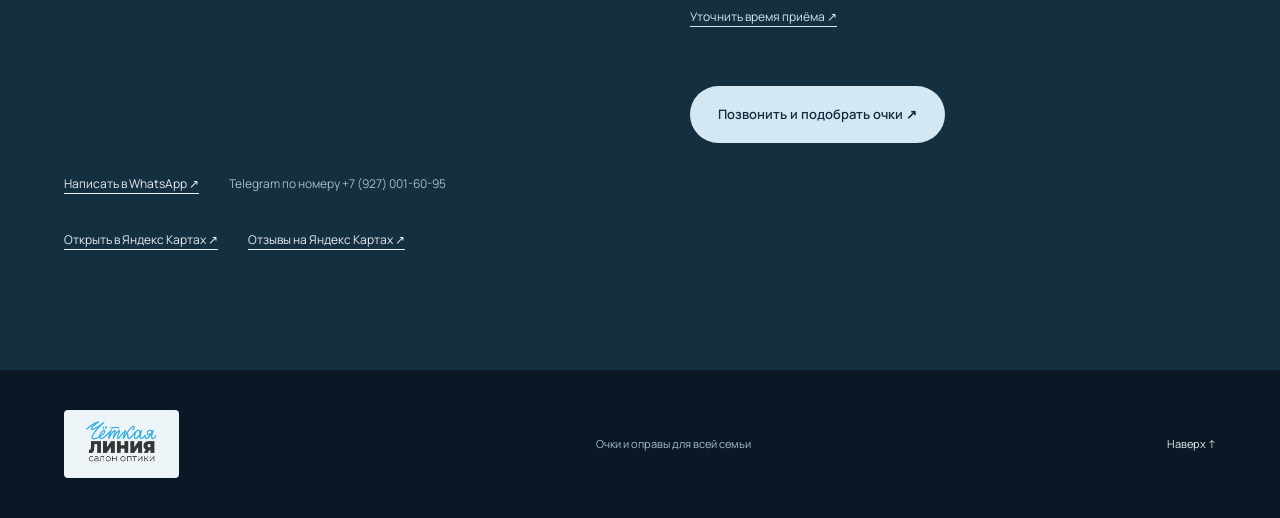
==== commit 12b74a53: "Add Telegram and MAX contacts to the header" ====
--- a/index.html
+++ b/index.html
@@ -22,7 +22,7 @@
 <meta name="twitter:image" content="https://hook-atelier.github.io/chetkaya-liniya/assets/hero.webp">
 <meta name="twitter:image:alt" content="Очки дужками к зрителю, чёткий город внутри линз">
 <link rel="stylesheet" href="assets/style.css">
-<link rel="stylesheet" href="assets/perspektiva.css?v=20261114-folders-aligned">
+<link rel="stylesheet" href="assets/perspektiva.css?v=20261115-messengers">
 <link rel="icon" type="image/svg+xml" href="data:image/svg+xml,%3Csvg%20xmlns%3D%22http%3A%2F%2Fwww.w3.org%2F2000%2Fsvg%22%20viewBox%3D%220%200%2064%2064%22%3E%3Crect%20width%3D%2264%22%20height%3D%2264%22%20rx%3D%2214%22%20fill%3D%22%23eef4f6%22%2F%3E%3Cg%20fill%3D%22none%22%20stroke%3D%22%23167da2%22%20stroke-width%3D%224%22%3E%3Crect%20x%3D%227%22%20y%3D%2224%22%20width%3D%2221%22%20height%3D%2217%22%20rx%3D%227%22%2F%3E%3Crect%20x%3D%2236%22%20y%3D%2224%22%20width%3D%2221%22%20height%3D%2217%22%20rx%3D%227%22%2F%3E%3Cpath%20d%3D%22M28%2030h8M3%2025l5%203m48%200%205-3%22%2F%3E%3C%2Fg%3E%3C%2Fsvg%3E">
 </head>
 <body>
@@ -39,6 +39,21 @@
 <a href="#contacts">Салоны</a>
 </nav>
 <a class="phone" href="tel:+79270016095">+7 (927) 001-60-95</a>
+<div class="header-messengers" role="group" aria-label="Связаться в мессенджерах">
+<a class="messenger-button" href="https://t.me/+79270016095" target="_blank" rel="noopener">Telegram</a>
+<details class="max-contact">
+<summary class="messenger-button" aria-controls="max-contact-panel">MAX</summary>
+<div class="max-contact-panel" id="max-contact-panel">
+<strong>Найдите салон в MAX по номеру</strong>
+<span class="max-contact-number">+7 (927) 001-60-95</span>
+<div class="max-contact-actions">
+<button type="button" class="messenger-button max-copy" hidden>Скопировать номер</button>
+<a class="messenger-button" href="https://web.max.ru/" target="_blank" rel="noopener">Открыть MAX ↗</a>
+</div>
+<span class="max-copy-status" role="status"></span>
+</div>
+</details>
+</div>
 <button class="menu" aria-expanded="false" aria-controls="nav">Меню</button>
 </header>
 <main id="main" tabindex="-1">
@@ -288,7 +303,7 @@
 <a href="#main">Наверх ↑</a>
 </footer>
 <a class="mobile-call btn" href="tel:+79270016095">Позвонить в салон ↗</a>
-<script src="assets/app.js?v=20261114-catalog-photos">
+<script src="assets/app.js?v=20261115-messengers">
 </script>
 <script src="assets/motion.js">
 </script>
--- a/assets/perspektiva.css
+++ b/assets/perspektiva.css
@@ -107,3 +107,21 @@
 #choose .choice-gallery{min-height:0;margin-top:-12px}
 .choice-gallery a{text-decoration:underline;text-underline-offset:4px;color:var(--blue)}
 @media(max-width:620px){.catalog-folders{grid-template-columns:1fr}.folder-visual,.folder-caption{width:min(92%,345px)}}
+
+header.wrap{gap:clamp(8px,1.2vw,18px)}
+header .phone,header nav a{white-space:nowrap}
+.header-messengers{display:flex;align-items:center;gap:7px;flex:none}
+.messenger-button{display:inline-flex;min-width:44px;min-height:44px;align-items:center;justify-content:center;padding:0 12px;border:1px solid #8daebb;border-radius:24px;background:#102b3b;color:#edf7fc;font-size:12px;font-weight:700;line-height:1.2;white-space:nowrap;cursor:pointer}
+.messenger-button:hover,.max-contact[open] summary{background:#234557}
+.max-contact{padding:0;border:0}
+.max-contact summary::-webkit-details-marker{display:none}
+.max-contact summary::after,.max-contact[open] summary::after{content:none}
+.max-contact-panel{position:absolute;top:calc(100% + 6px);right:0;z-index:45;width:min(100%,320px);padding:16px;border:1px solid #8daebb;border-radius:12px;background:#102b3b;color:#edf7fc;box-shadow:0 12px 28px #0008;font-size:13px}
+.max-contact-number{display:block;margin:6px 0 12px;font-size:17px;user-select:all}
+.max-contact-actions{display:flex;flex-wrap:wrap;gap:8px}
+.max-copy[hidden]{display:none}
+.max-copy-status:not(:empty){display:block;margin-top:8px;color:#b8e1f1}
+@media (max-width:720px){
+  header.wrap .logo{width:clamp(70px,23vw,96px)}
+  header.wrap .menu,.header-messengers .messenger-button{padding-inline:9px}
+}
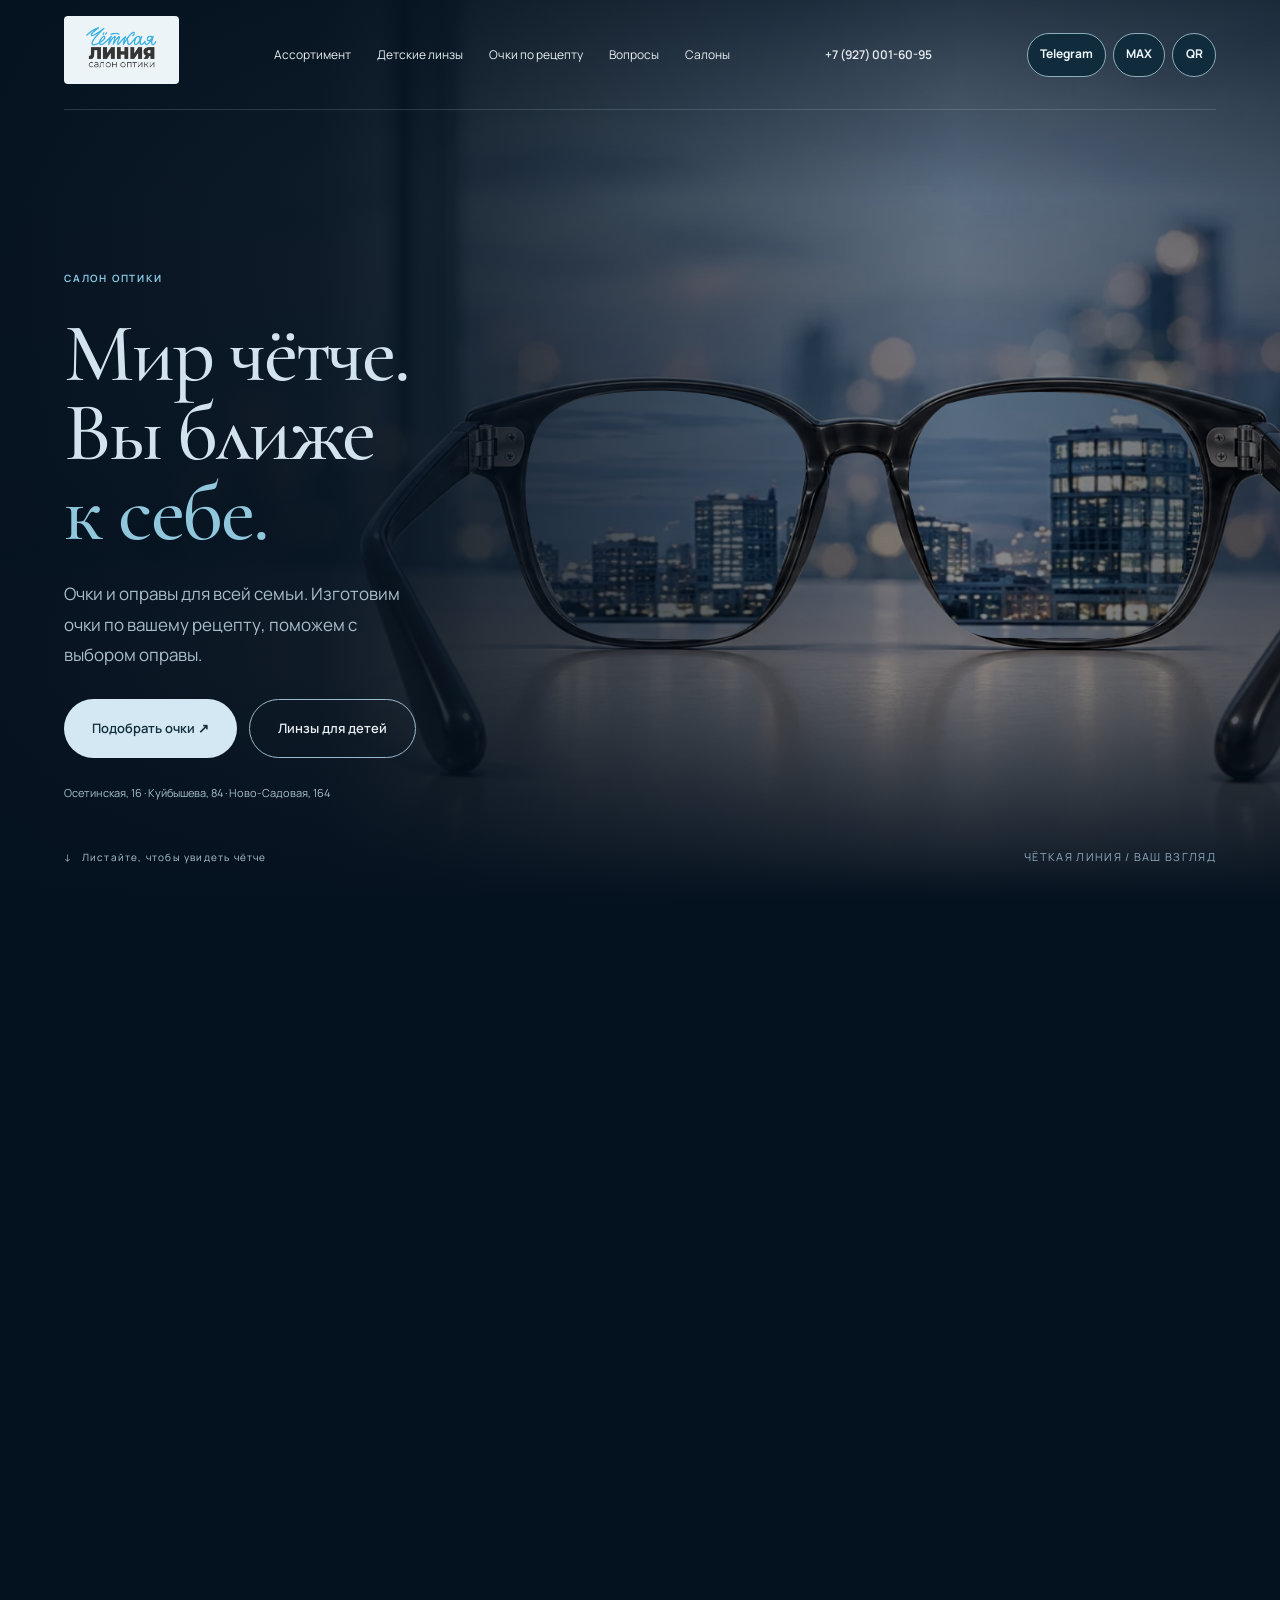
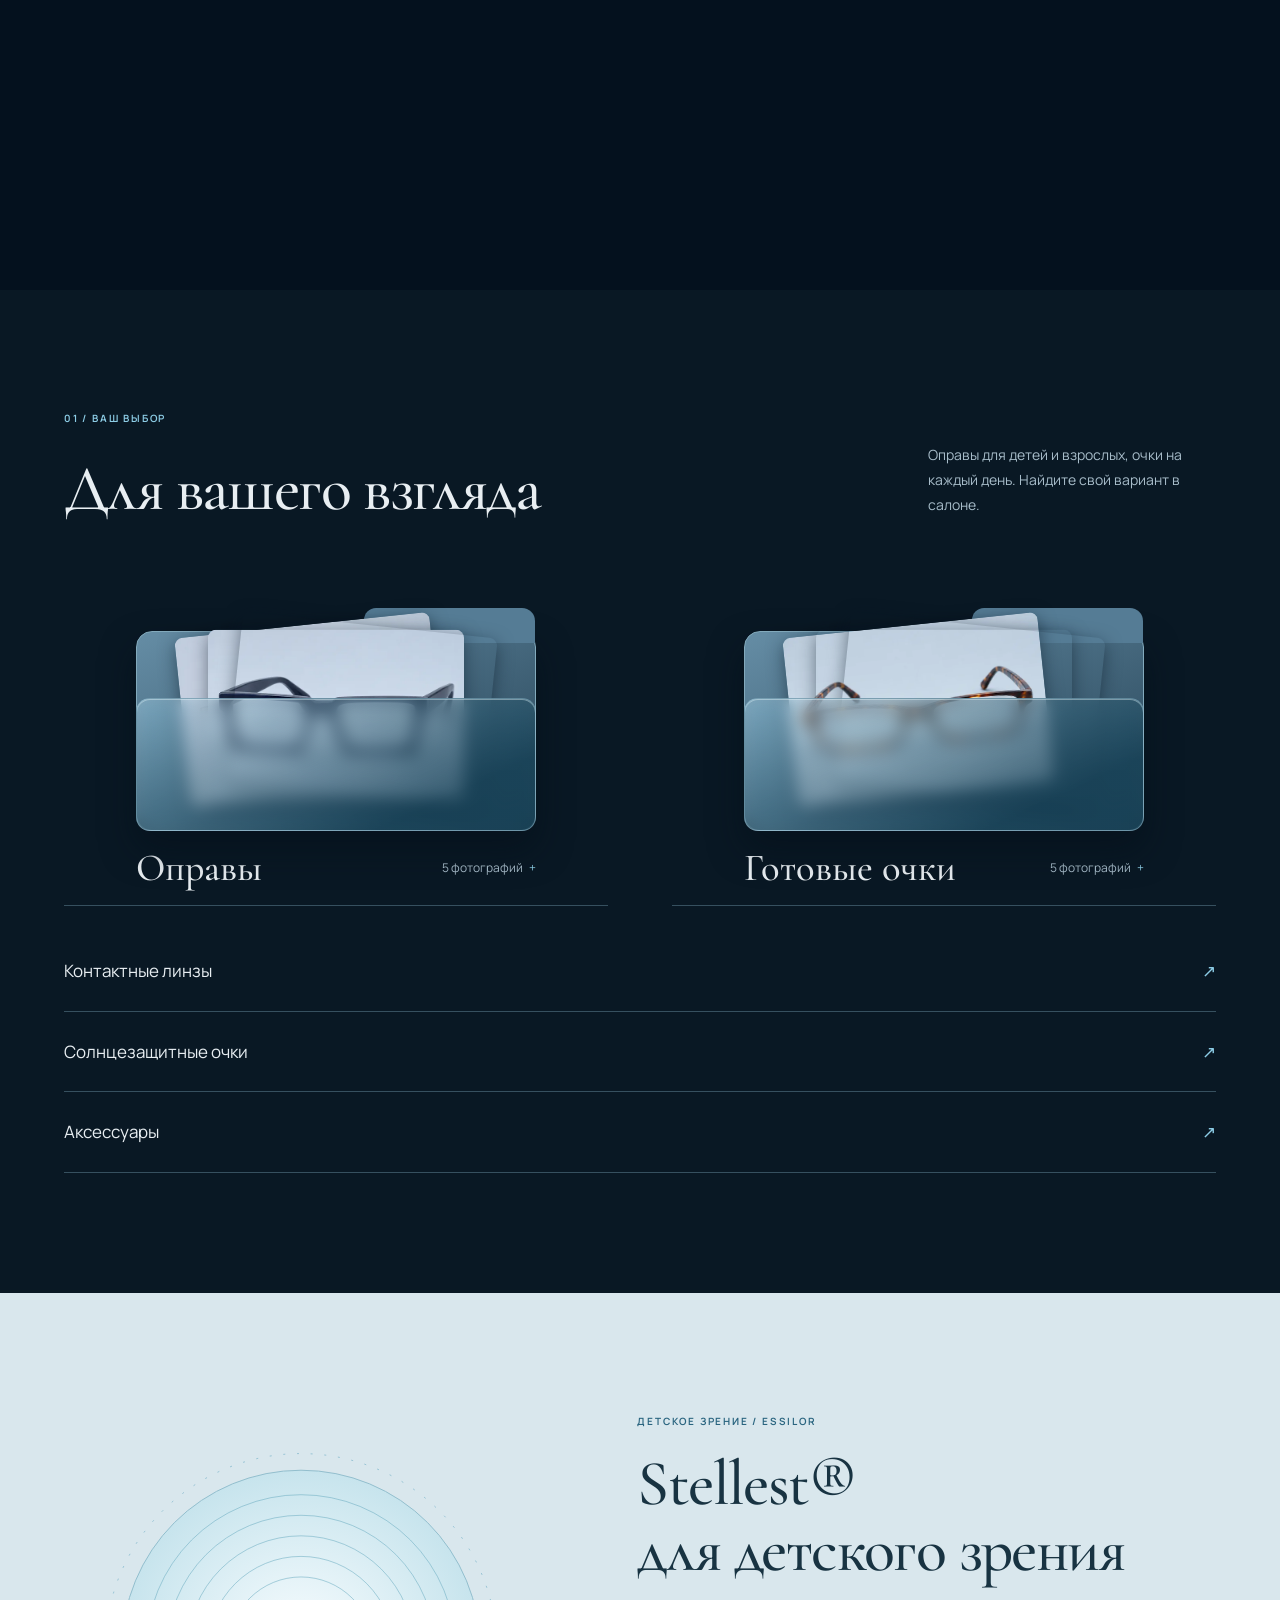
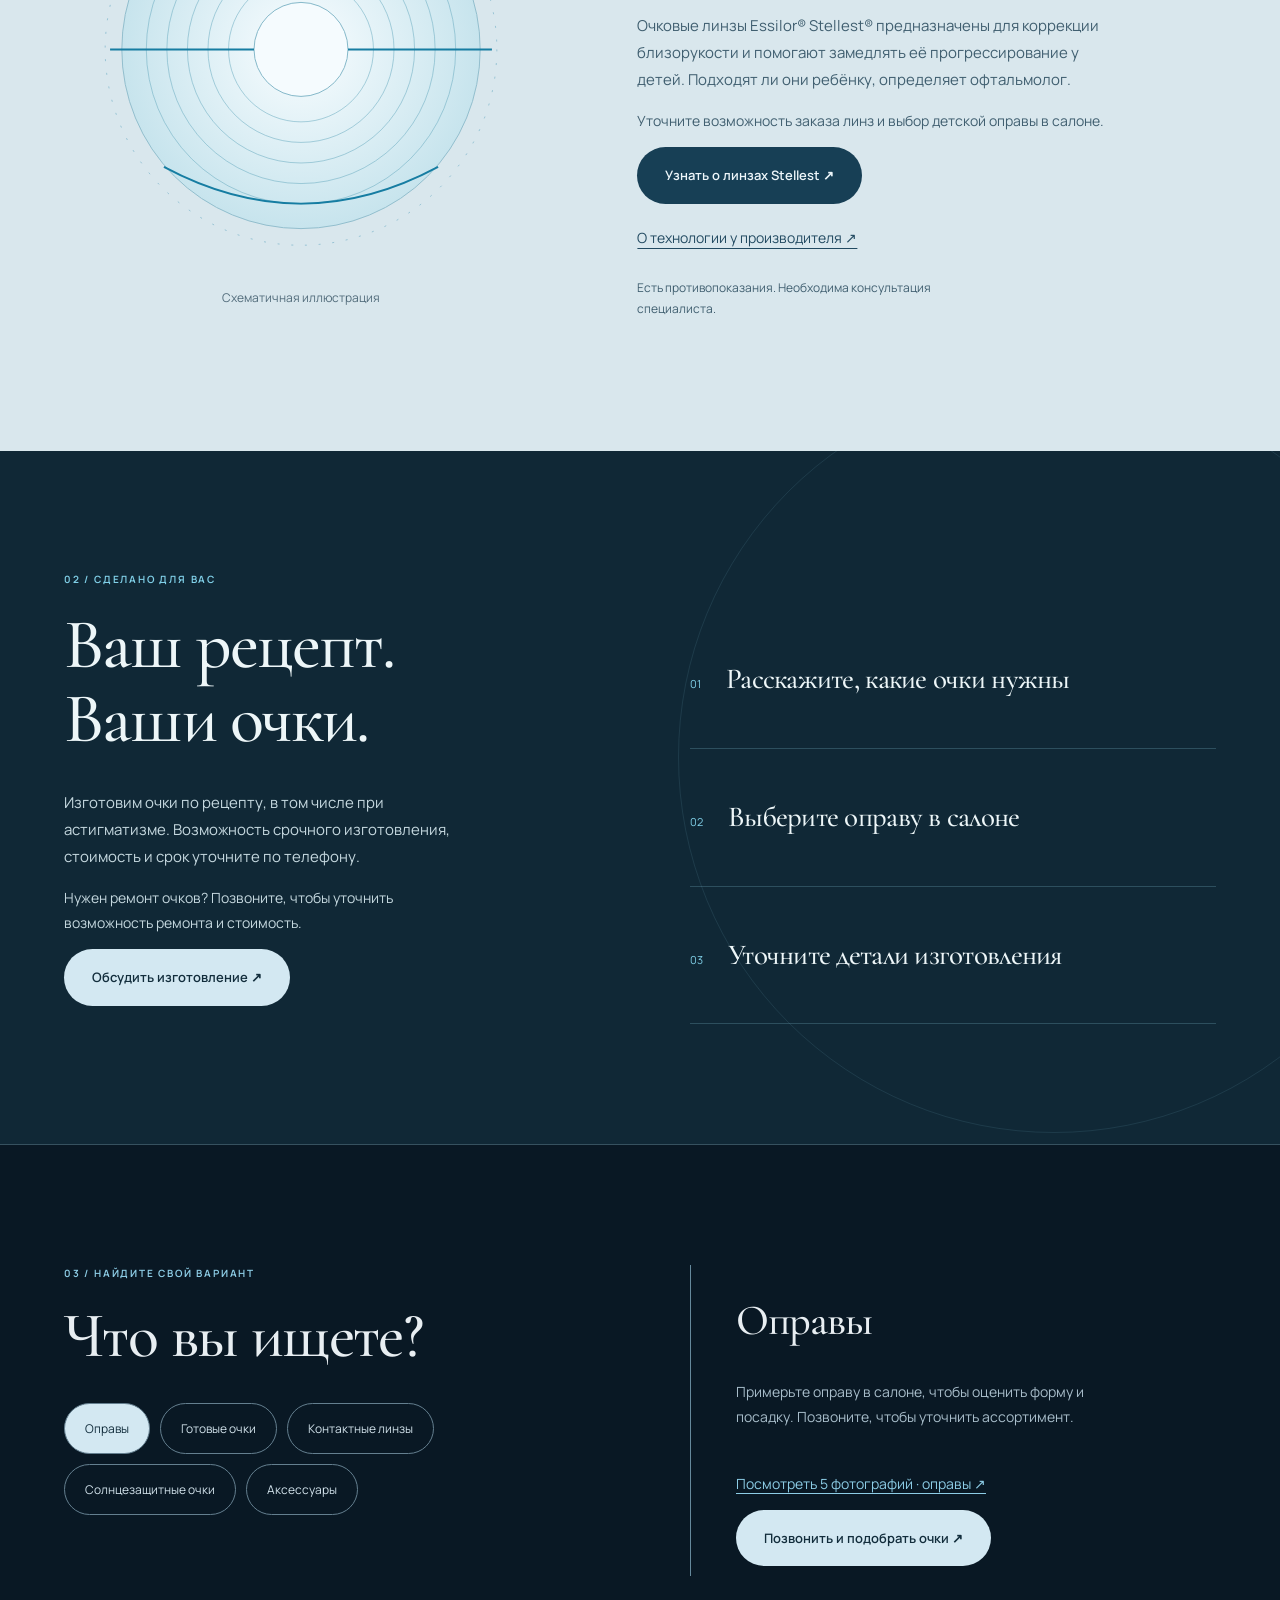
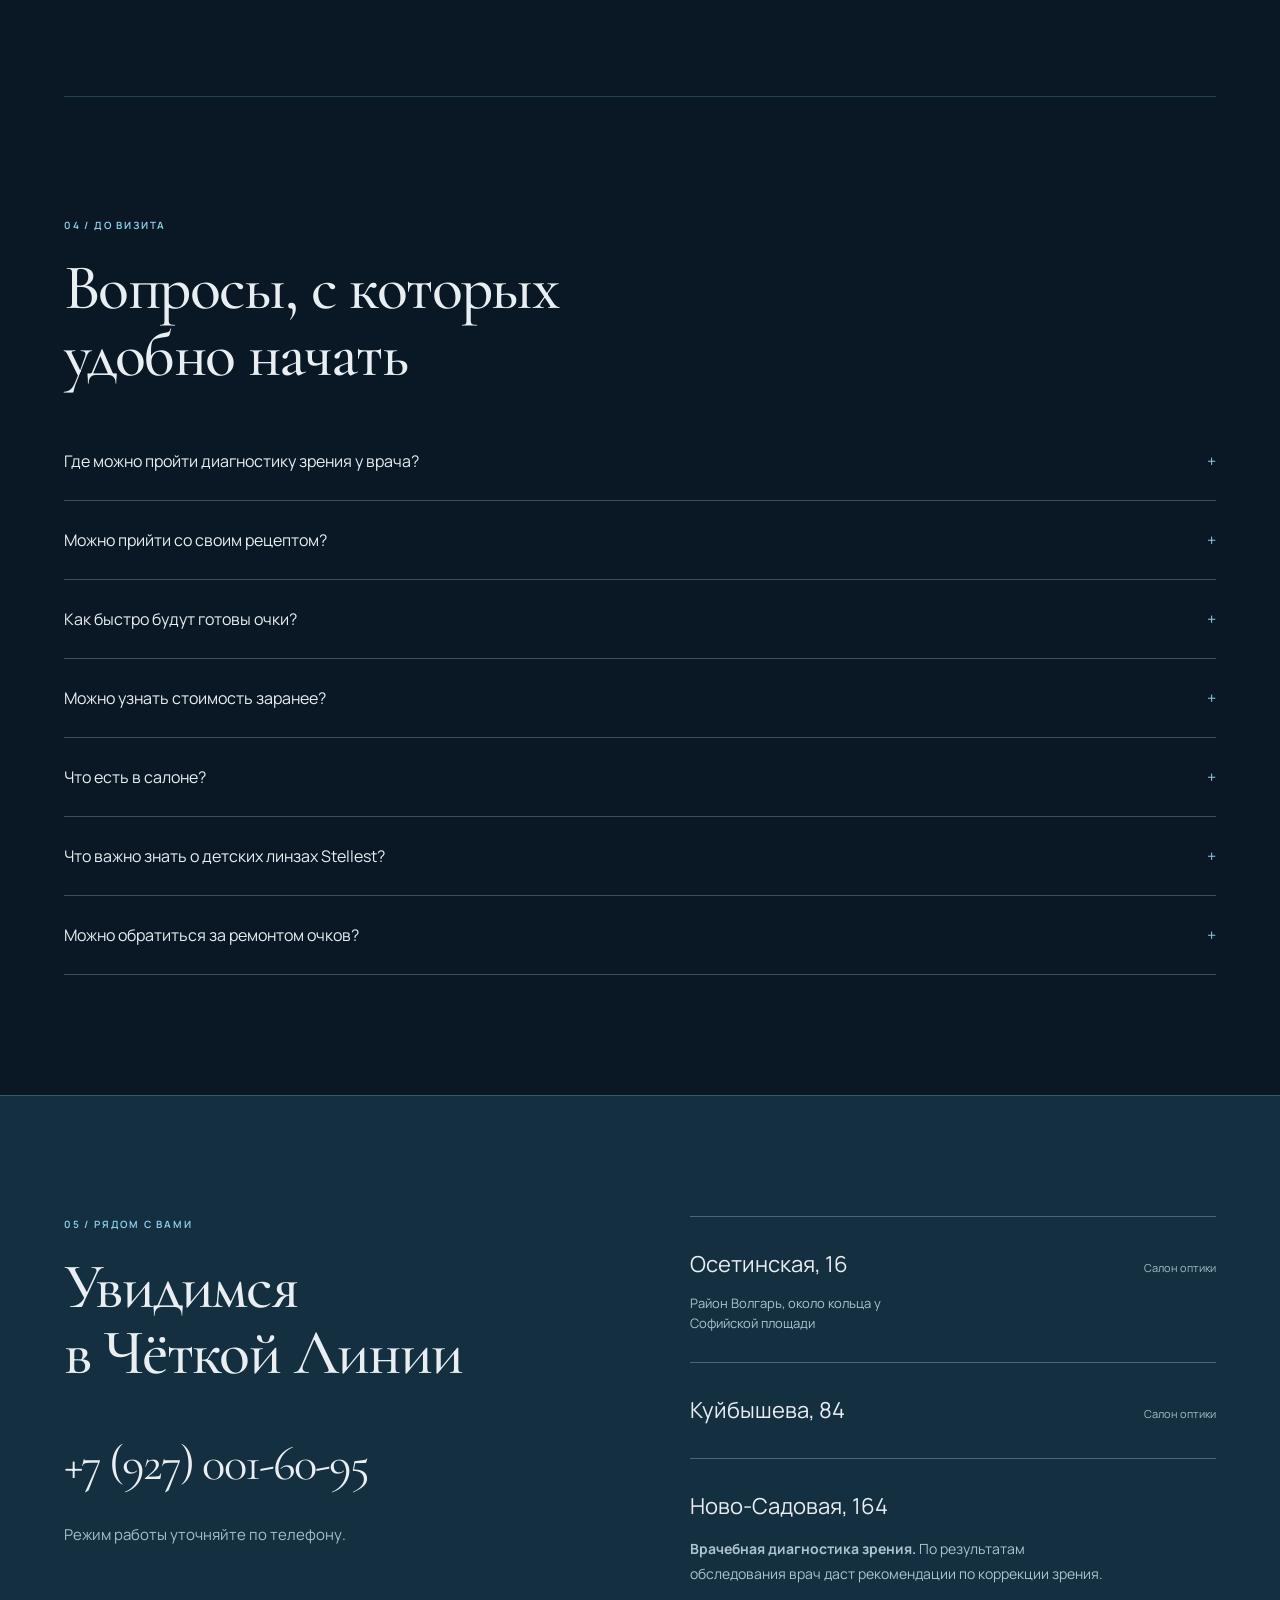
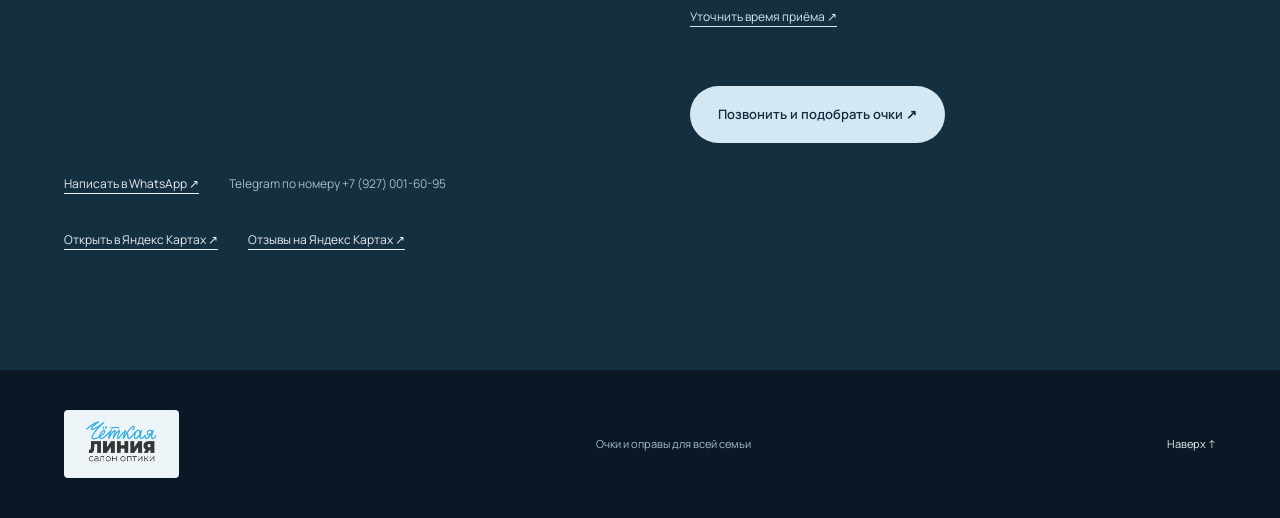
==== commit b7b3a308: "Add contact QR code to the header" ====
--- a/index.html
+++ b/index.html
@@ -22,7 +22,7 @@
 <meta name="twitter:image" content="https://hook-atelier.github.io/chetkaya-liniya/assets/hero.webp">
 <meta name="twitter:image:alt" content="Очки дужками к зрителю, чёткий город внутри линз">
 <link rel="stylesheet" href="assets/style.css">
-<link rel="stylesheet" href="assets/perspektiva.css?v=20261115-messengers">
+<link rel="stylesheet" href="assets/perspektiva.css?v=20261115-contact-qr">
 <link rel="icon" type="image/svg+xml" href="data:image/svg+xml,%3Csvg%20xmlns%3D%22http%3A%2F%2Fwww.w3.org%2F2000%2Fsvg%22%20viewBox%3D%220%200%2064%2064%22%3E%3Crect%20width%3D%2264%22%20height%3D%2264%22%20rx%3D%2214%22%20fill%3D%22%23eef4f6%22%2F%3E%3Cg%20fill%3D%22none%22%20stroke%3D%22%23167da2%22%20stroke-width%3D%224%22%3E%3Crect%20x%3D%227%22%20y%3D%2224%22%20width%3D%2221%22%20height%3D%2217%22%20rx%3D%227%22%2F%3E%3Crect%20x%3D%2236%22%20y%3D%2224%22%20width%3D%2221%22%20height%3D%2217%22%20rx%3D%227%22%2F%3E%3Cpath%20d%3D%22M28%2030h8M3%2025l5%203m48%200%205-3%22%2F%3E%3C%2Fg%3E%3C%2Fsvg%3E">
 </head>
 <body>
@@ -39,11 +39,11 @@
 <a href="#contacts">Салоны</a>
 </nav>
 <a class="phone" href="tel:+79270016095">+7 (927) 001-60-95</a>
-<div class="header-messengers" role="group" aria-label="Связаться в мессенджерах">
+<div class="header-messengers" role="group" aria-label="Связаться с салоном">
 <a class="messenger-button" href="https://t.me/+79270016095" target="_blank" rel="noopener">Telegram</a>
-<details class="max-contact">
+<details class="header-contact max-contact" name="header-contact">
 <summary class="messenger-button" aria-controls="max-contact-panel">MAX</summary>
-<div class="max-contact-panel" id="max-contact-panel">
+<div class="header-contact-panel max-contact-panel" id="max-contact-panel">
 <strong>Найдите салон в MAX по номеру</strong>
 <span class="max-contact-number">+7 (927) 001-60-95</span>
 <div class="max-contact-actions">
@@ -51,6 +51,14 @@
 <a class="messenger-button" href="https://web.max.ru/" target="_blank" rel="noopener">Открыть MAX ↗</a>
 </div>
 <span class="max-copy-status" role="status"></span>
+</div>
+</details>
+<details class="header-contact qr-contact" name="header-contact">
+<summary class="messenger-button" aria-controls="qr-contact-panel" aria-label="QR-код контактов">QR</summary>
+<div class="header-contact-panel qr-contact-panel" id="qr-contact-panel">
+<strong>Контакты «Чёткой Линии»</strong>
+<img src="assets/contacts-qr.svg" width="184" height="184" alt="QR-код для перехода в раздел контактов салона" loading="lazy">
+<a class="messenger-button" href="#contacts">Открыть контакты ↓</a>
 </div>
 </details>
 </div>
@@ -303,7 +311,7 @@
 <a href="#main">Наверх ↑</a>
 </footer>
 <a class="mobile-call btn" href="tel:+79270016095">Позвонить в салон ↗</a>
-<script src="assets/app.js?v=20261115-messengers">
+<script src="assets/app.js?v=20261115-contact-qr">
 </script>
 <script src="assets/motion.js">
 </script>
--- a/assets/perspektiva.css
+++ b/assets/perspektiva.css
@@ -112,16 +112,30 @@
 header .phone,header nav a{white-space:nowrap}
 .header-messengers{display:flex;align-items:center;gap:7px;flex:none}
 .messenger-button{display:inline-flex;min-width:44px;min-height:44px;align-items:center;justify-content:center;padding:0 12px;border:1px solid #8daebb;border-radius:24px;background:#102b3b;color:#edf7fc;font-size:12px;font-weight:700;line-height:1.2;white-space:nowrap;cursor:pointer}
-.messenger-button:hover,.max-contact[open] summary{background:#234557}
-.max-contact{padding:0;border:0}
-.max-contact summary::-webkit-details-marker{display:none}
-.max-contact summary::after,.max-contact[open] summary::after{content:none}
-.max-contact-panel{position:absolute;top:calc(100% + 6px);right:0;z-index:45;width:min(100%,320px);padding:16px;border:1px solid #8daebb;border-radius:12px;background:#102b3b;color:#edf7fc;box-shadow:0 12px 28px #0008;font-size:13px}
+.messenger-button:hover,.header-contact[open] summary{background:#234557}
+.header-contact{padding:0;border:0}
+.header-contact summary::-webkit-details-marker{display:none}
+.header-contact summary::after,.header-contact[open] summary::after{content:none}
+.header-contact-panel{position:absolute;top:calc(100% + 6px);right:0;z-index:45;width:min(100%,320px);padding:16px;border:1px solid #8daebb;border-radius:12px;background:#102b3b;color:#edf7fc;box-shadow:0 12px 28px #0008;font-size:13px}
+.qr-contact-panel{text-align:center;width:min(100%,248px)}
+.qr-contact-panel img{display:block;width:min(100%,184px);height:auto;margin:10px auto 12px}
 .max-contact-number{display:block;margin:6px 0 12px;font-size:17px;user-select:all}
 .max-contact-actions{display:flex;flex-wrap:wrap;gap:8px}
 .max-copy[hidden]{display:none}
 .max-copy-status:not(:empty){display:block;margin-top:8px;color:#b8e1f1}
+@media (min-width:721px) and (max-width:980px){
+  header .phone{display:none}
+  header .menu{display:block;min-height:44px;padding:10px 17px;border:1px solid #648496;border-radius:30px;background:#102b3b;color:#d6e7f0}
+  header nav{display:none;position:absolute;top:100%;right:0;z-index:40;flex-direction:column;gap:12px;padding:18px 25px;background:#102a3b;font-size:13px}
+  header nav.open{display:flex}
+}
 @media (max-width:720px){
   header.wrap .logo{width:clamp(70px,23vw,96px)}
   header.wrap .menu,.header-messengers .messenger-button{padding-inline:9px}
 }
+@media (max-width:360px){
+  header.wrap{left:4%;right:4%;gap:5px}
+  header.wrap .logo{width:61px}
+  .header-messengers{gap:4px}
+  header.wrap .menu,.header-messengers .messenger-button{padding-inline:7px}
+}
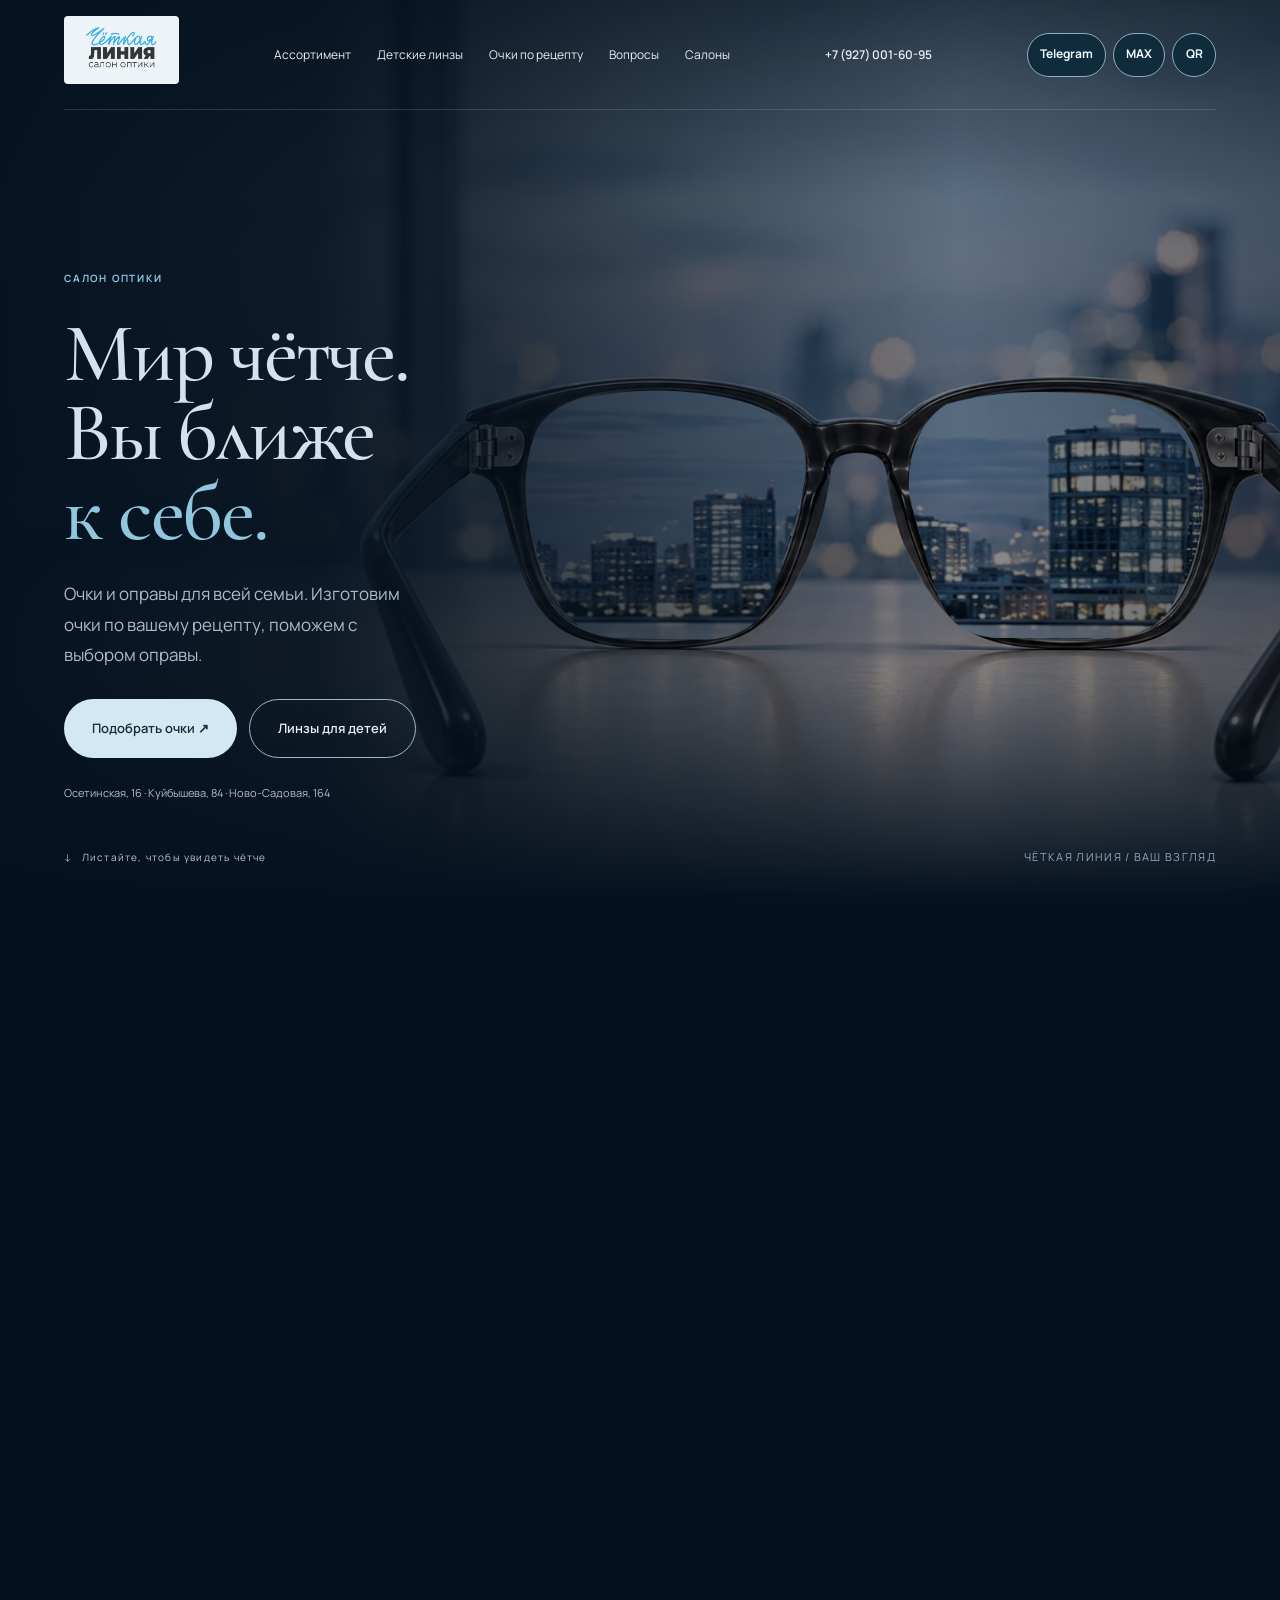
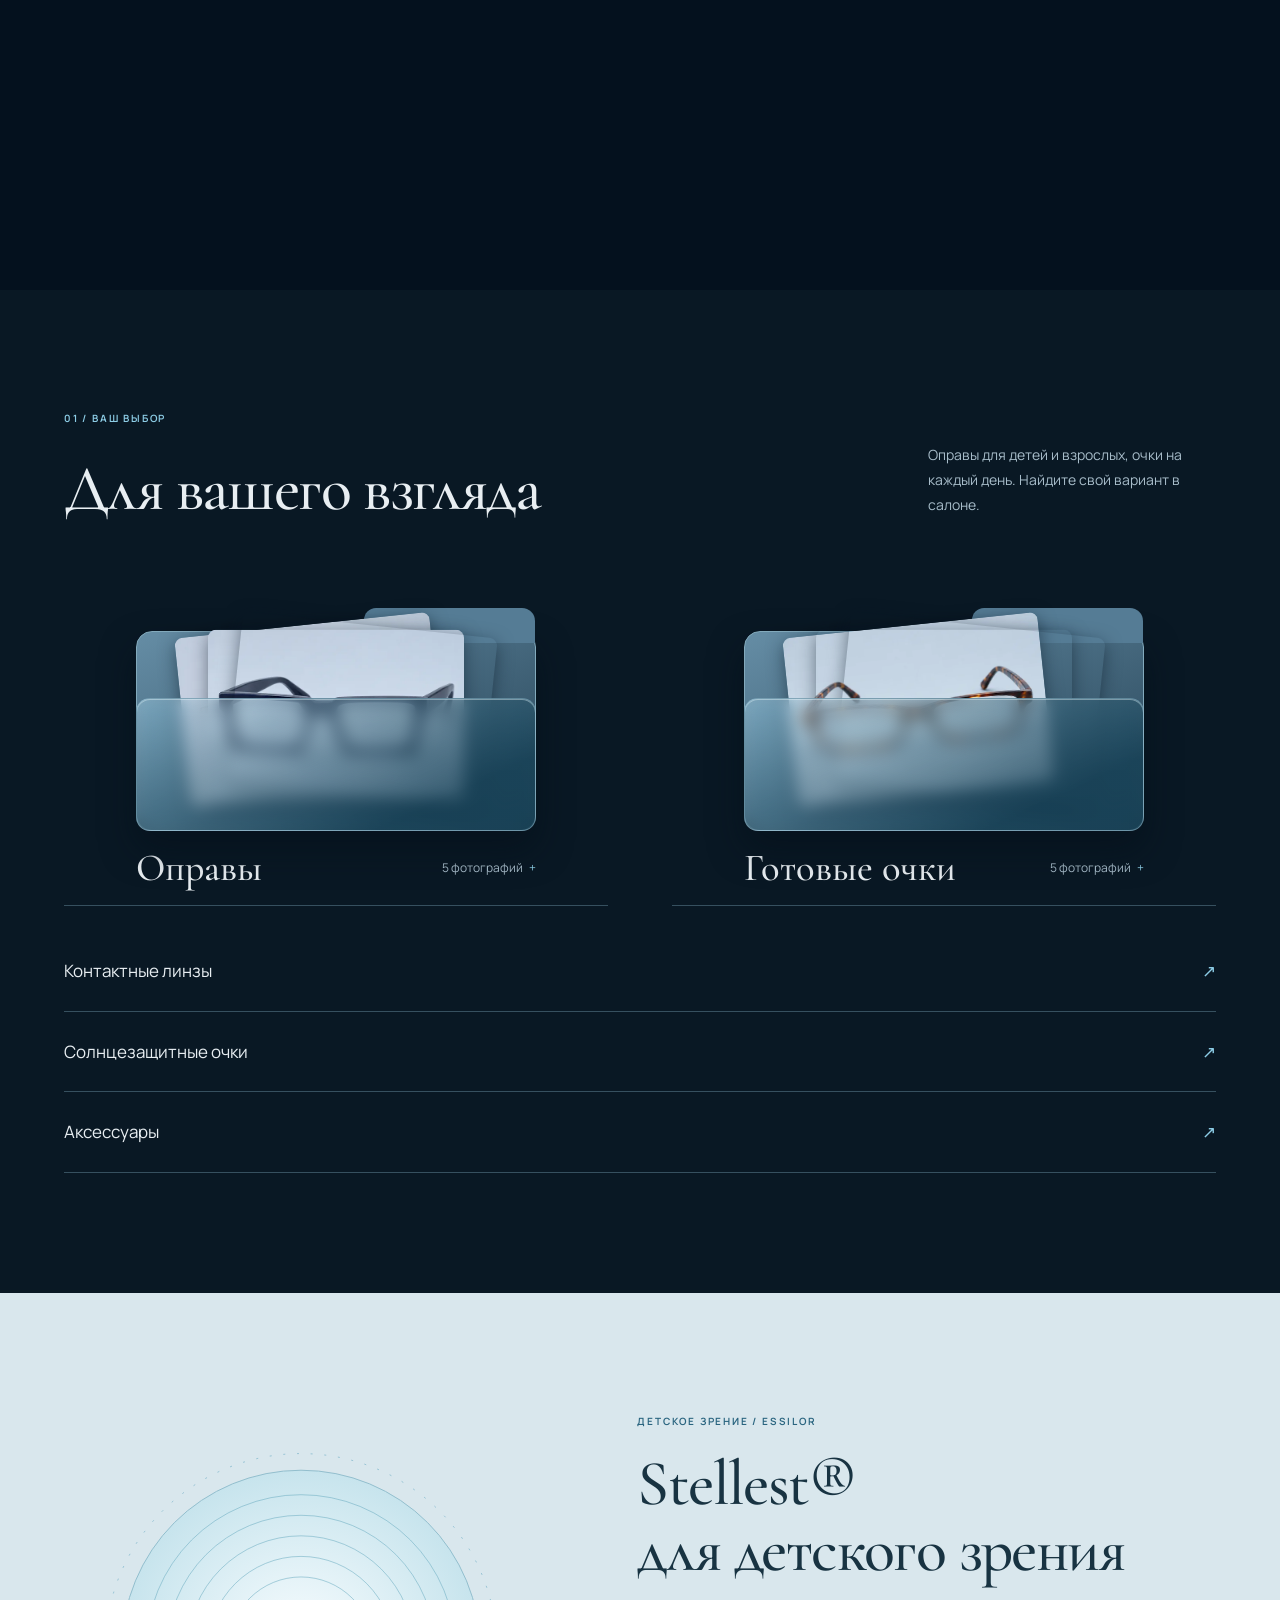
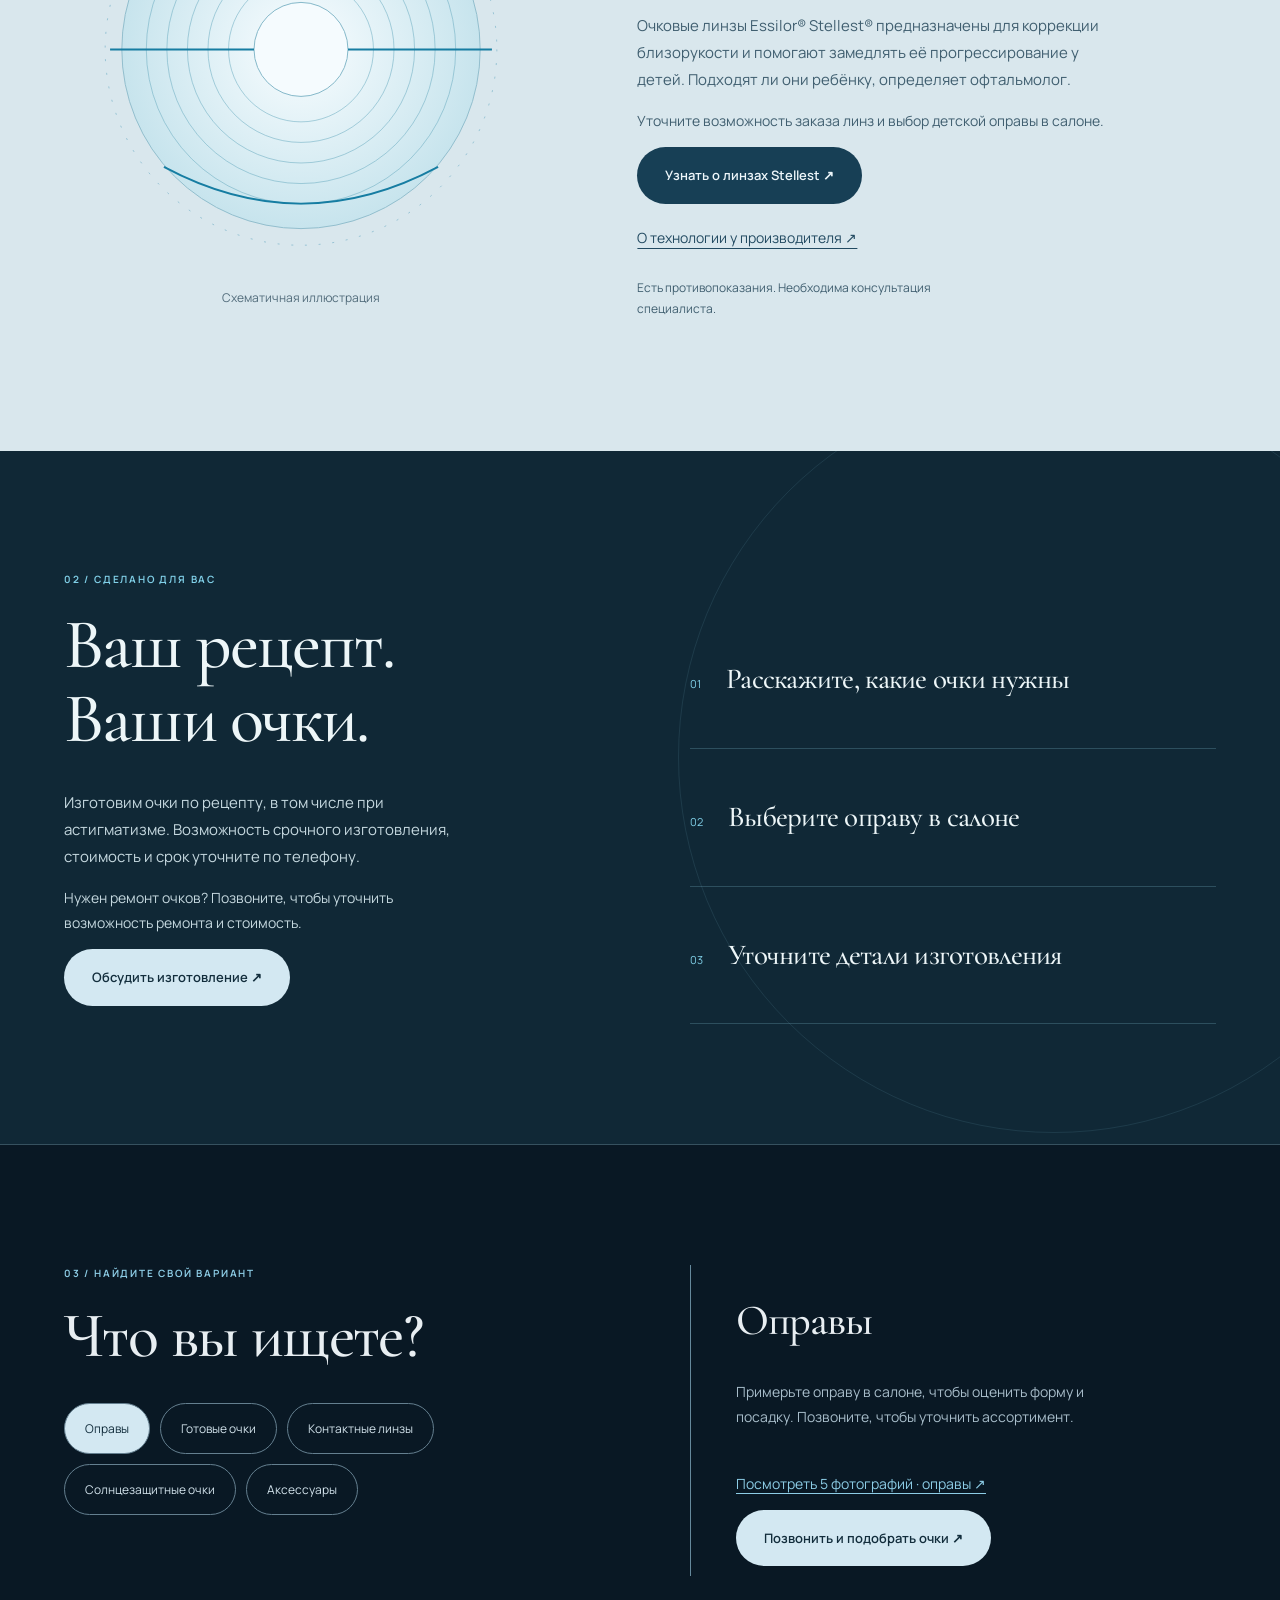
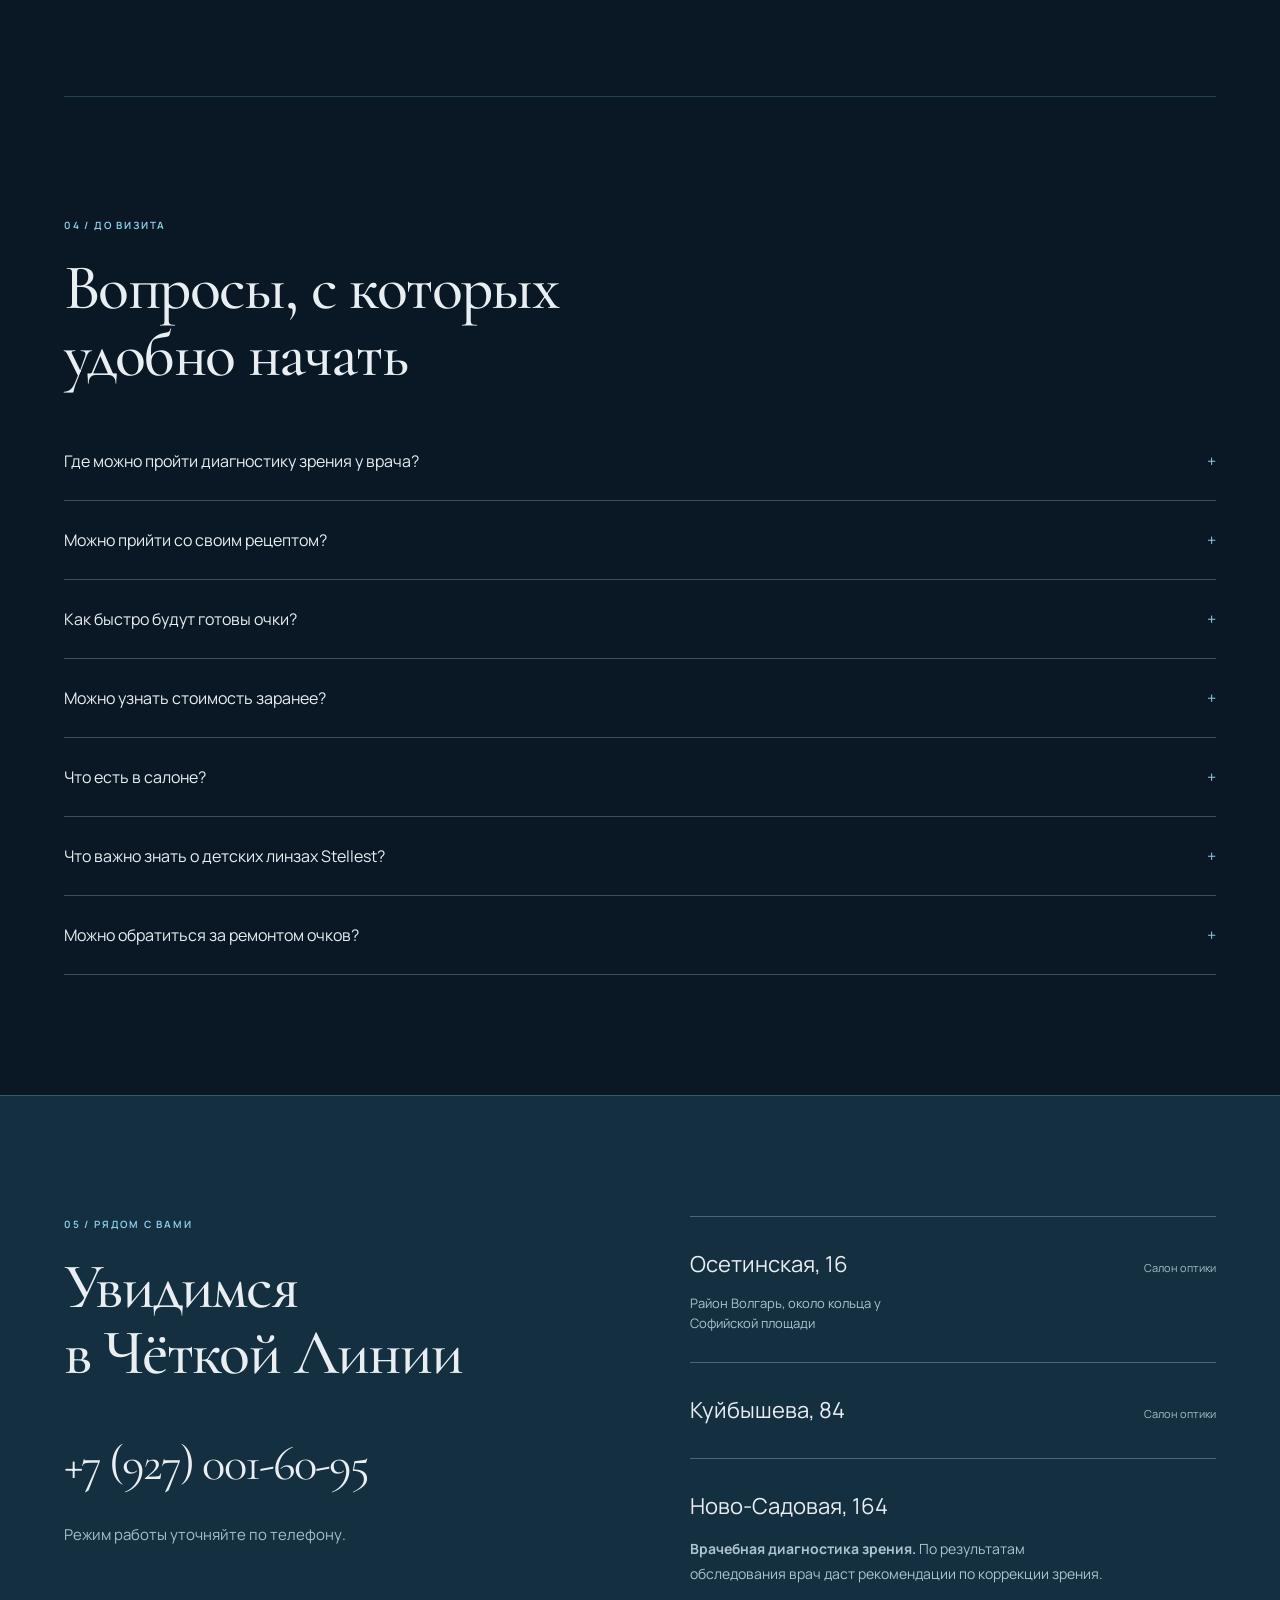
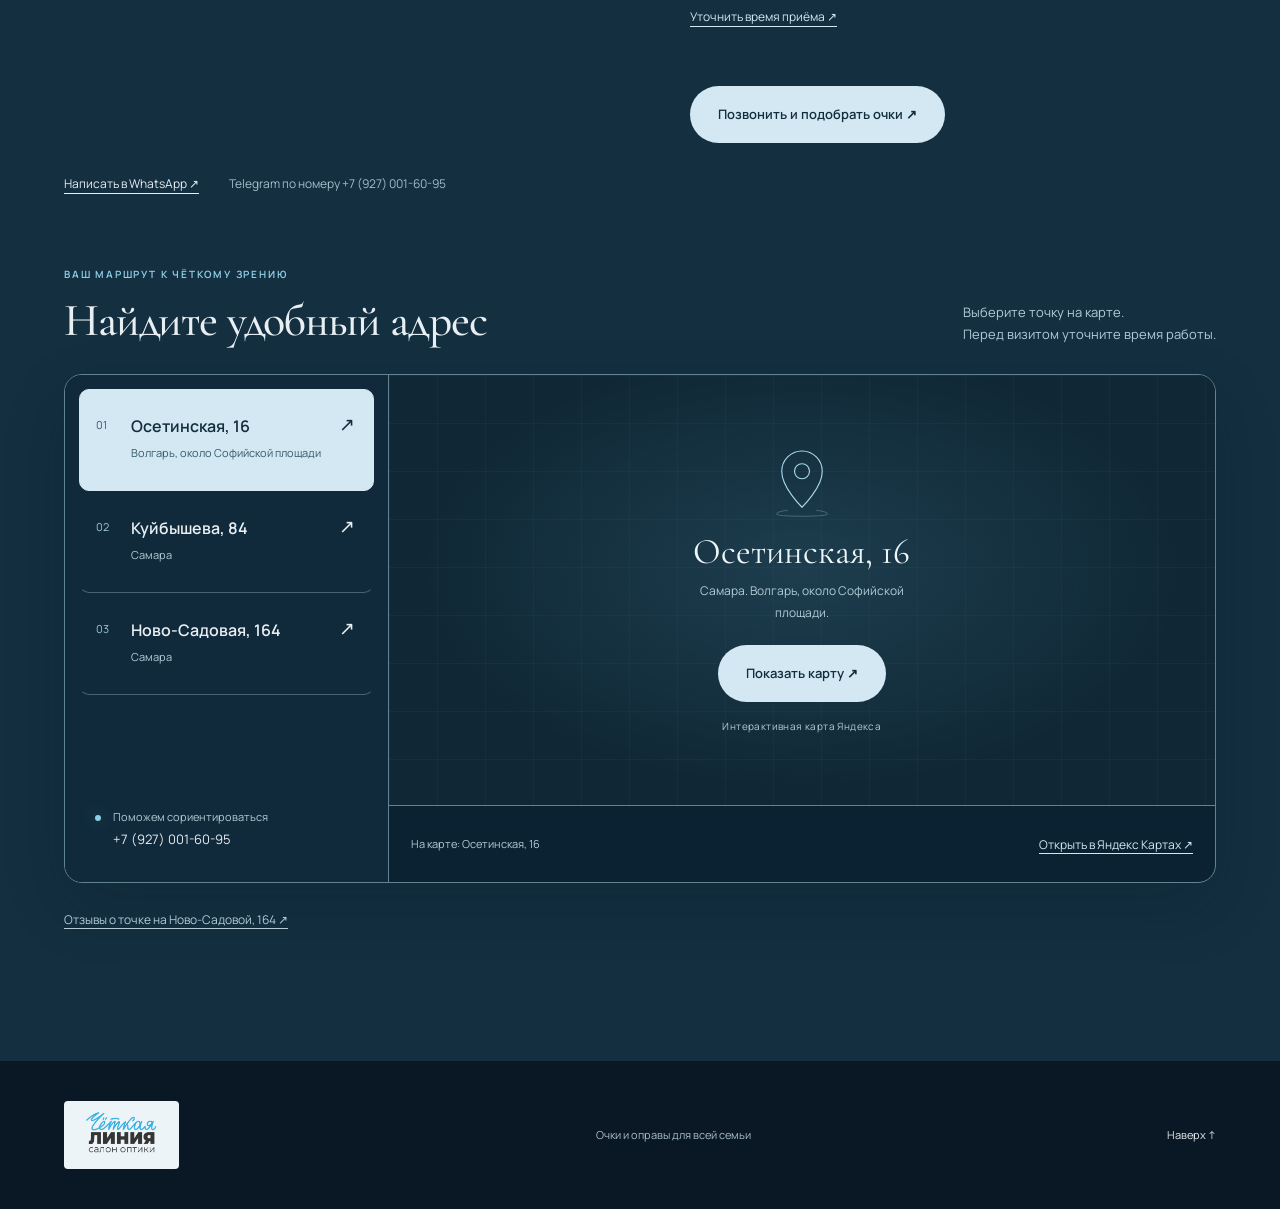
==== commit 6a41b328: "Add responsive Yandex map with three address selectors" ====
--- a/index.html
+++ b/index.html
@@ -24,6 +24,7 @@
 <link rel="stylesheet" href="assets/style.css">
 <link rel="stylesheet" href="assets/perspektiva.css?v=20261115-contact-qr">
 <link rel="icon" type="image/svg+xml" href="data:image/svg+xml,%3Csvg%20xmlns%3D%22http%3A%2F%2Fwww.w3.org%2F2000%2Fsvg%22%20viewBox%3D%220%200%2064%2064%22%3E%3Crect%20width%3D%2264%22%20height%3D%2264%22%20rx%3D%2214%22%20fill%3D%22%23eef4f6%22%2F%3E%3Cg%20fill%3D%22none%22%20stroke%3D%22%23167da2%22%20stroke-width%3D%224%22%3E%3Crect%20x%3D%227%22%20y%3D%2224%22%20width%3D%2221%22%20height%3D%2217%22%20rx%3D%227%22%2F%3E%3Crect%20x%3D%2236%22%20y%3D%2224%22%20width%3D%2221%22%20height%3D%2217%22%20rx%3D%227%22%2F%3E%3Cpath%20d%3D%22M28%2030h8M3%2025l5%203m48%200%205-3%22%2F%3E%3C%2Fg%3E%3C%2Fsvg%3E">
+<link rel="stylesheet" href="assets/locations.css?v=20261124">
 </head>
 <body>
 <a class="skip" href="#main">Перейти к содержимому</a>
@@ -299,9 +300,42 @@
 <a href="https://wa.me/79270016095" target="_blank" rel="noopener">Написать в WhatsApp ↗</a>
 <span>Telegram по номеру +7 (927) 001-60-95</span>
 </div>
-<div class="wrap map-links">
-<a href="https://yandex.ru/maps/org/chyotkaya_liniya/57505321973/" target="_blank" rel="noopener">Открыть в Яндекс Картах ↗</a>
-<a href="https://yandex.ru/maps/org/chyotkaya_liniya/57505321973/reviews/" target="_blank" rel="noopener">Отзывы на Яндекс Картах ↗</a>
+<div class="wrap location-finder" aria-labelledby="location-heading">
+<div class="location-heading">
+<div><div class="eyebrow">ВАШ МАРШРУТ К ЧЁТКОМУ ЗРЕНИЮ</div><h3 id="location-heading">Найдите удобный адрес</h3></div>
+<p>Выберите точку на карте.<br>Перед визитом уточните время работы.</p>
+</div>
+<div class="location-layout">
+<nav class="location-list" aria-label="Адреса на карте">
+<a class="location-option" href="https://yandex.ru/maps/?text=Самара%2C%20Осетинская%20улица%2C%2016" target="_blank" rel="noopener noreferrer" data-map-location="osetinskaya" aria-current="location">
+<span class="location-number" aria-hidden="true">01</span><span><strong>Осетинская, 16</strong><span class="location-caption">Волгарь, около Софийской площади</span></span><span class="location-arrow" aria-hidden="true">↗</span>
+</a>
+<a class="location-option" href="https://yandex.ru/maps/?text=Самара%2C%20улица%20Куйбышева%2C%2084" target="_blank" rel="noopener noreferrer" data-map-location="kuybysheva">
+<span class="location-number" aria-hidden="true">02</span><span><strong>Куйбышева, 84</strong><span class="location-caption">Самара</span></span><span class="location-arrow" aria-hidden="true">↗</span>
+</a>
+<a class="location-option" href="https://yandex.ru/maps/org/chyotkaya_liniya/57505321973/" target="_blank" rel="noopener noreferrer" data-map-location="novo-sadovaya">
+<span class="location-number" aria-hidden="true">03</span><span><strong>Ново-Садовая, 164</strong><span class="location-caption">Самара</span></span><span class="location-arrow" aria-hidden="true">↗</span>
+</a>
+<div class="location-help"><span class="location-help-dot" aria-hidden="true"></span><p>Поможем сориентироваться<br><a href="tel:+79270016095">+7 (927) 001-60-95</a></p></div>
+</nav>
+<div class="location-map">
+<div class="location-map-stage">
+<div class="location-placeholder">
+<svg class="location-pin" viewBox="0 0 80 96" fill="none" aria-hidden="true"><path d="M40 83S13 57 13 35a27 27 0 1 1 54 0c0 22-27 48-27 48Z" stroke="currentColor" stroke-width="1.5"/><circle cx="40" cy="35" r="10" stroke="currentColor" stroke-width="1.5"/><path d="M21 87c-9 1-15 3-15 5s15 3 34 3 34-1 34-3-6-4-15-5" stroke="currentColor" stroke-width="1" opacity=".4"/></svg>
+<p class="location-selected">Осетинская, 16</p>
+<p class="location-map-description">Самара. Волгарь, около Софийской площади.</p>
+<button class="btn location-load" type="button" hidden>Показать карту ↗</button>
+<noscript><a class="btn" href="https://yandex.ru/maps/?text=Самара%2C%20Осетинская%20улица%2C%2016" target="_blank" rel="noopener noreferrer">Открыть карту ↗</a></noscript>
+<span class="location-provider">Интерактивная карта Яндекса</span>
+</div>
+</div>
+<div class="location-map-footer">
+<p class="location-status" role="status">На карте: Осетинская, 16</p>
+<a class="location-route" href="https://yandex.ru/maps/?text=Самара%2C%20Осетинская%20улица%2C%2016" target="_blank" rel="noopener noreferrer">Открыть в Яндекс Картах ↗</a>
+</div>
+</div>
+</div>
+<a class="location-reviews" href="https://yandex.ru/maps/org/chyotkaya_liniya/57505321973/reviews/" target="_blank" rel="noopener noreferrer">Отзывы о точке на Ново-Садовой, 164 ↗</a>
 </div>
 </section>
 </main>
@@ -315,6 +349,7 @@
 </script>
 <script src="assets/motion.js">
 </script>
+<script src="assets/locations.js?v=20261124" defer></script>
 </body>
 </html>
 
--- a/assets/locations.css
+++ b/assets/locations.css
@@ -0,0 +1,38 @@
+/* Contact map, scoped to avoid changes to the existing navigation. */
+.location-finder{margin-top:72px}
+.location-heading{display:flex;align-items:end;justify-content:space-between;gap:30px;margin-bottom:28px}
+.location-heading h3{font-size:clamp(36px,3.6vw,54px);line-height:1.1;margin:12px 0 0}
+.location-heading>p{margin:0;font-size:13px;line-height:1.75;color:#b4cbd7}
+.location-layout{display:grid;grid-template-columns:minmax(270px,.78fr) minmax(0,2fr);border:1px solid #628393;border-radius:18px;overflow:hidden;background:#0b2232;box-shadow:0 24px 64px #04111e26}
+.location-list{position:static;display:flex;flex-direction:column;gap:0;width:auto;margin:0;padding:14px;background:#102a3b;box-shadow:none}
+.location-option{display:grid;grid-template-columns:23px minmax(0,1fr) 18px;align-items:start;gap:12px;padding:24px 16px;min-height:102px;border:1px solid transparent;border-bottom-color:#466475;border-radius:10px;color:#e8eef2;white-space:normal;transition:background .25s,border-color .25s}
+.location-option:hover{background:#1b3a4d}
+.location-option[aria-current=location]{background:#d3e8f2;color:#122d3c;border-color:#d3e8f2}
+.location-number{font-size:11px;line-height:2;color:#9ac8db}
+.location-option[aria-current=location] .location-number{color:#365a6d}
+.location-option strong{display:block;font-size:16px;line-height:1.5;font-weight:600}
+.location-caption{display:block;margin-top:6px;font-size:11px;line-height:1.65;color:#b4cbd7}
+.location-option[aria-current=location] .location-caption{color:#365a6d}
+.location-arrow{font-size:19px;line-height:1.1}
+.location-help{display:flex;align-items:start;gap:12px;margin-top:auto;padding:26px 16px 16px}
+.location-help-dot{width:6px;height:6px;flex:none;margin-top:8px;border-radius:50%;background:#8dcde6;box-shadow:0 0 16px #8dcde660}
+.location-help p{margin:0;font-size:11px;line-height:1.9;color:#b4cbd7}
+.location-help a{font-size:13px;color:#e8eef2}
+.location-map{min-width:0;display:flex;flex-direction:column;border-left:1px solid #628393}
+.location-map-stage{position:relative;min-height:430px;flex:1;background:#102836}
+.location-placeholder{display:flex;flex-direction:column;align-items:center;justify-content:center;text-align:center;min-height:430px;height:100%;padding:32px 24px;background:radial-gradient(ellipse at 50% 45%,#315d7266,transparent 65%),linear-gradient(#8dcde60b 1px,transparent 1px),linear-gradient(90deg,#8dcde60b 1px,transparent 1px);background-size:auto,48px 48px,48px 48px}
+.location-placeholder[hidden]{display:none}
+.location-pin{width:60px;height:72px;color:#a8d7ea;margin-bottom:14px}
+.location-selected{font-family:Cormorant,Georgia,serif;font-size:36px;line-height:1.15;color:#edf6fa;margin:0 0 8px}
+.location-map-description{font-size:12px;color:#b4cbd7;margin:0 0 22px;max-width:34ch}
+.location-finder .location-load{margin:0;cursor:pointer;border:0}
+.location-load[hidden]{display:none}
+.location-provider{font-size:10px;letter-spacing:.04em;color:#b4cbd7;margin-top:16px}
+.location-map-stage iframe{display:block;width:100%;height:100%;min-height:430px;border:0;position:absolute;inset:0;background:#e7e9e8}
+.location-map-footer{display:flex;align-items:center;justify-content:space-between;gap:14px;padding:16px 22px;border-top:1px solid #628393;min-height:72px}
+.location-status{margin:0;font-size:11px;line-height:1.65;color:#b4cbd7}
+.location-route{display:inline-flex;align-items:center;min-height:44px;font-size:12px;line-height:1.6;color:#d3e8f2;text-decoration:underline;text-underline-offset:4px}
+.location-reviews{display:inline-flex;align-items:center;min-height:44px;margin-top:14px;font-size:12px;color:#b4cbd7;text-decoration:underline;text-underline-offset:4px}
+@media(max-width:1000px){.location-layout{grid-template-columns:minmax(255px,.9fr) minmax(0,1.4fr)}.location-option{padding-inline:12px;gap:8px}.location-map-footer{align-items:start;flex-direction:column;gap:0;padding:12px 18px}}
+@media(max-width:720px){.location-finder{margin-top:50px}.location-heading{display:block;margin-bottom:22px}.location-heading h3{font-size:40px}.location-heading>p{font-size:12px;margin-top:16px}.location-layout{grid-template-columns:minmax(0,1fr);border-radius:14px}.location-list{padding:10px;flex-direction:column}.location-option{min-height:78px;padding:16px 12px;grid-template-columns:23px minmax(0,1fr) 18px;gap:10px}.location-caption{margin-top:3px}.location-help{display:none}.location-map{border-left:0;border-top:1px solid #628393}.location-map-stage,.location-placeholder,.location-map-stage iframe{min-height:360px}.location-placeholder{padding:28px 16px}.location-selected{font-size:32px}.location-map-footer{padding:12px 16px}.location-route{font-size:11px}.location-reviews{font-size:11px;line-height:1.6}}
+@media(prefers-reduced-motion:reduce){.location-option{transition:none}}
